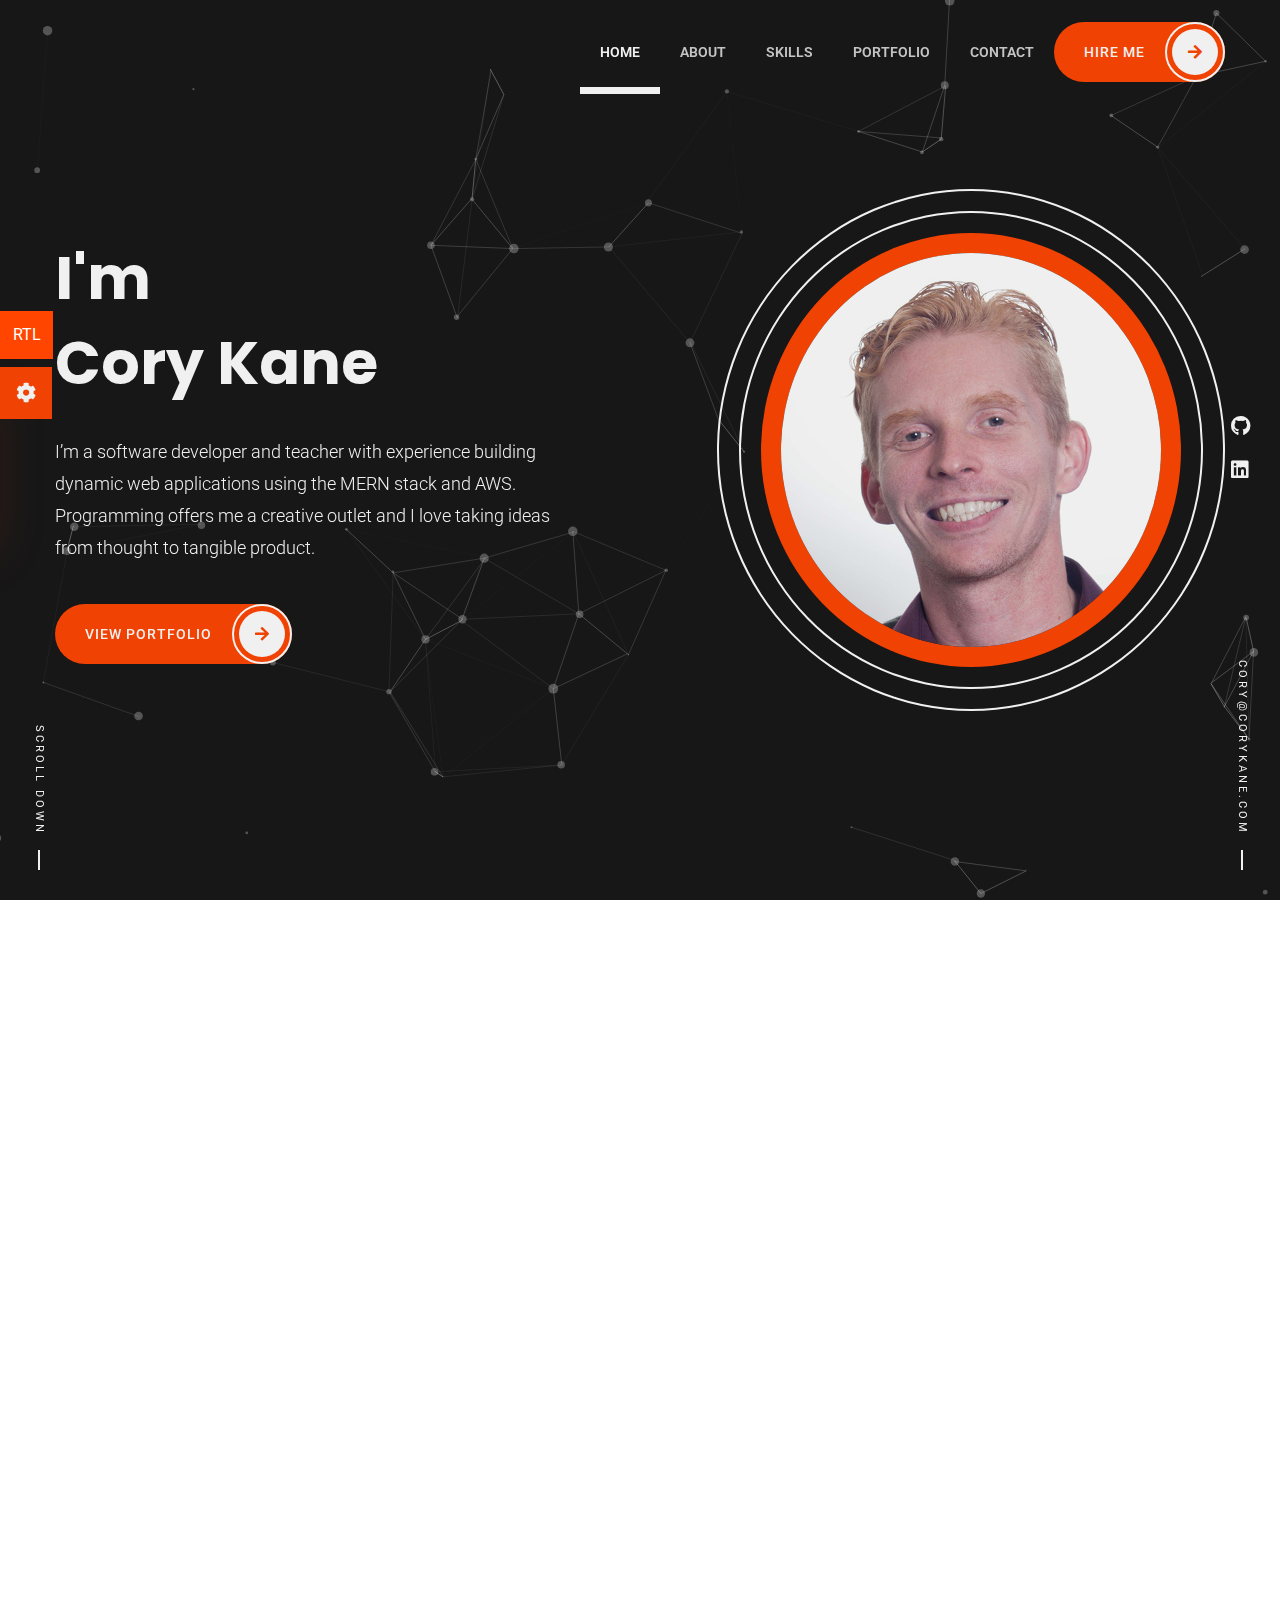
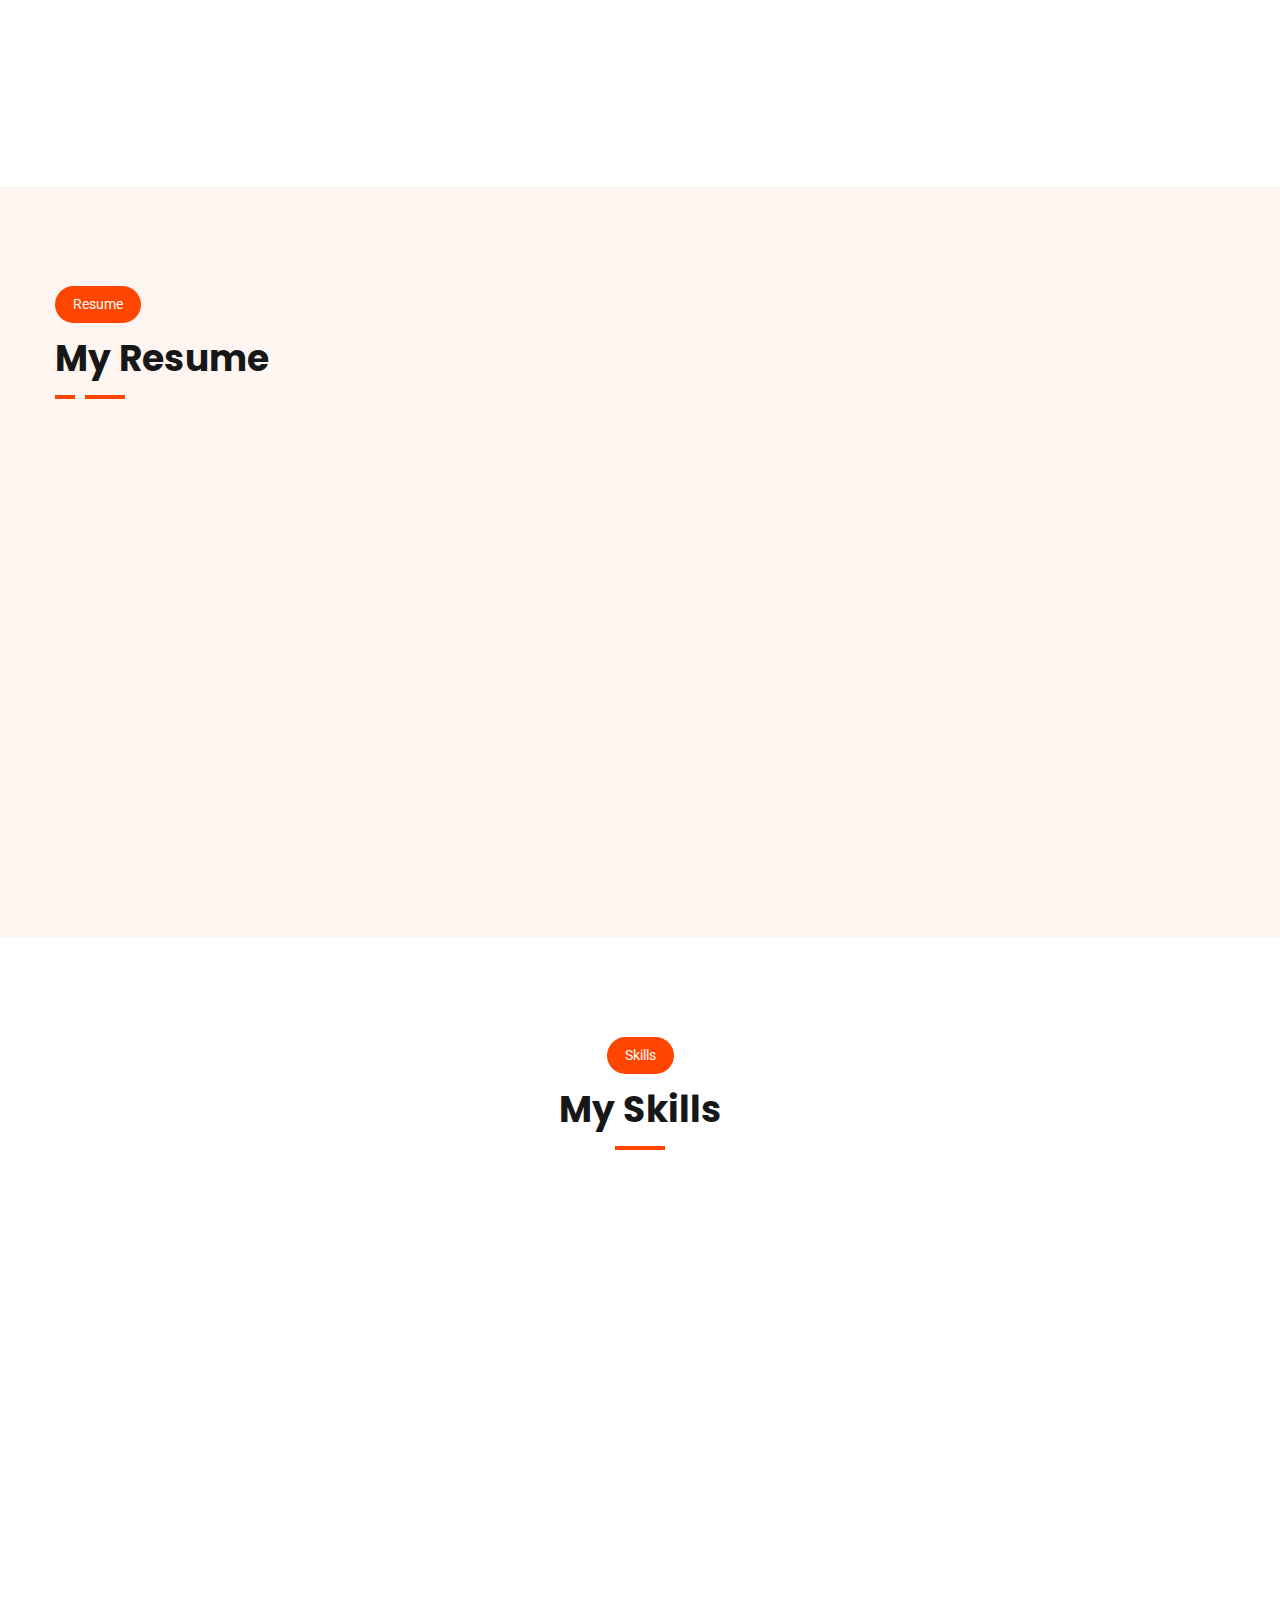
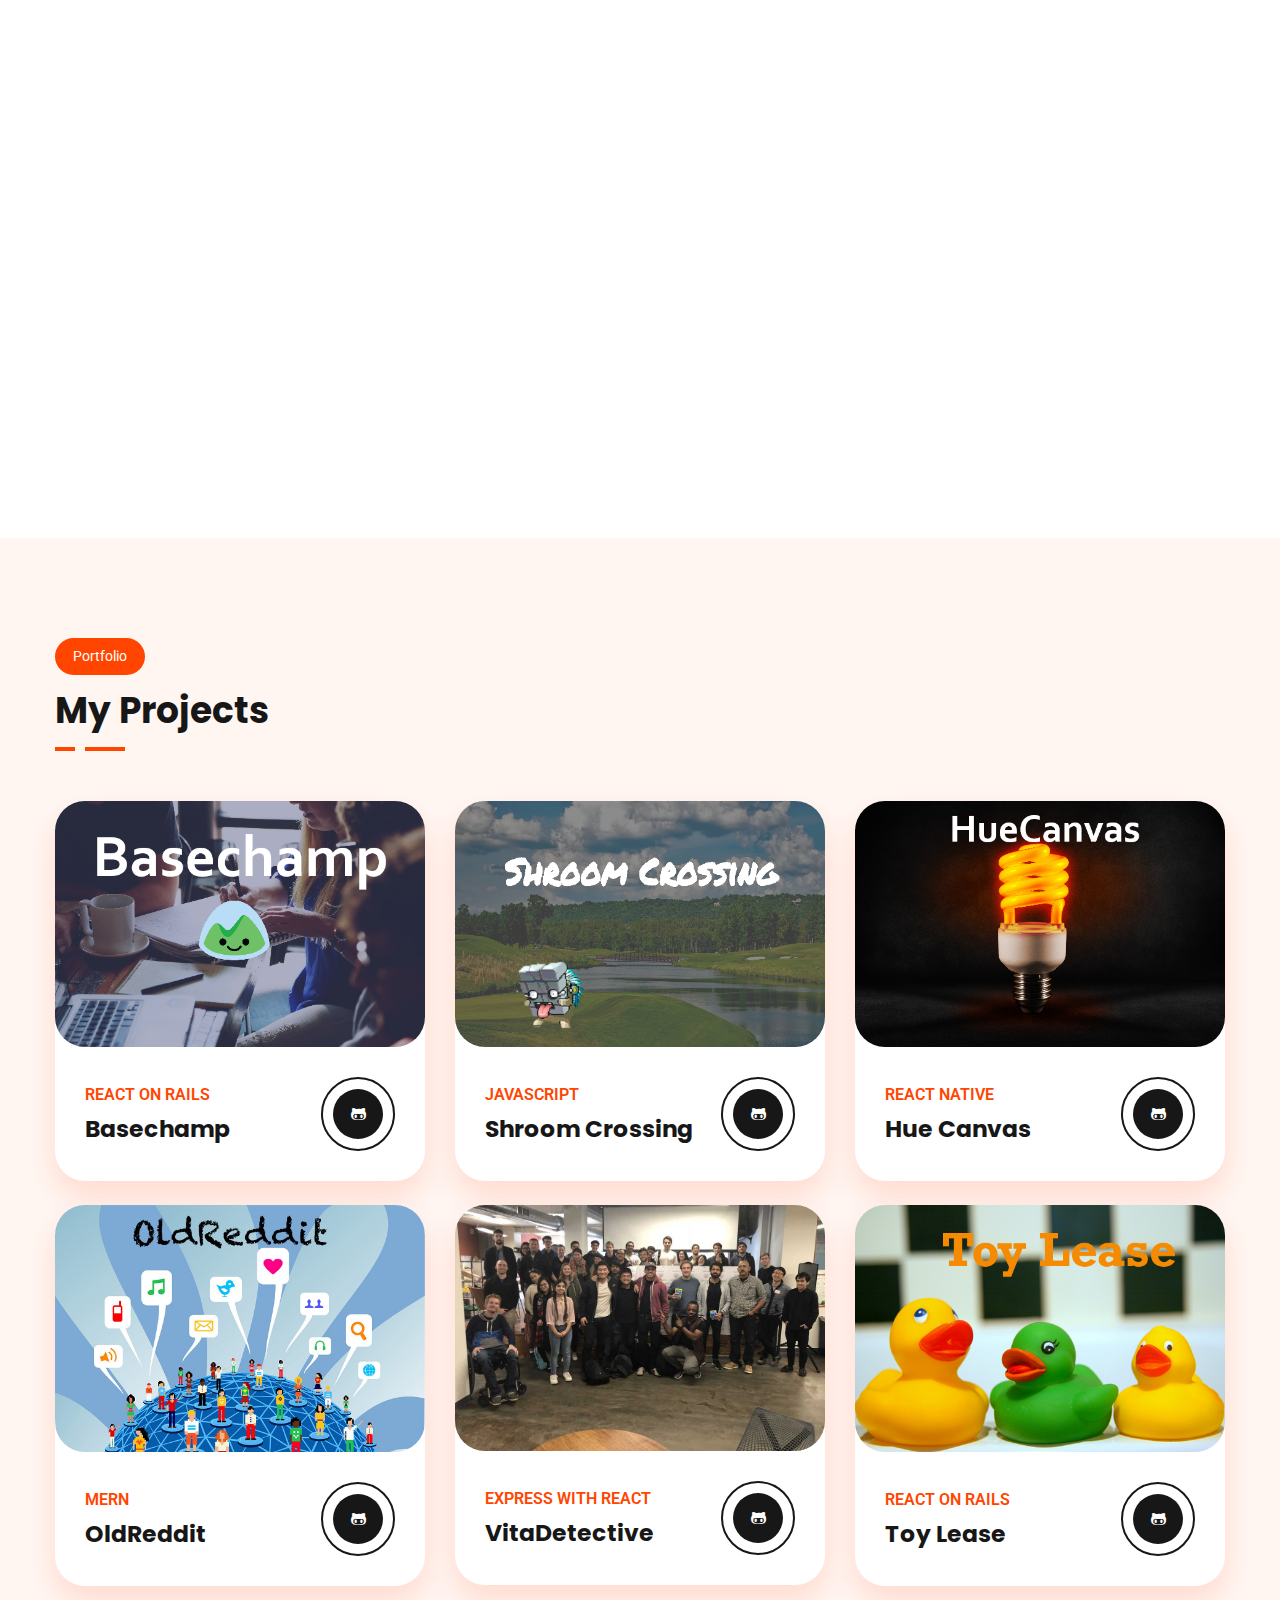
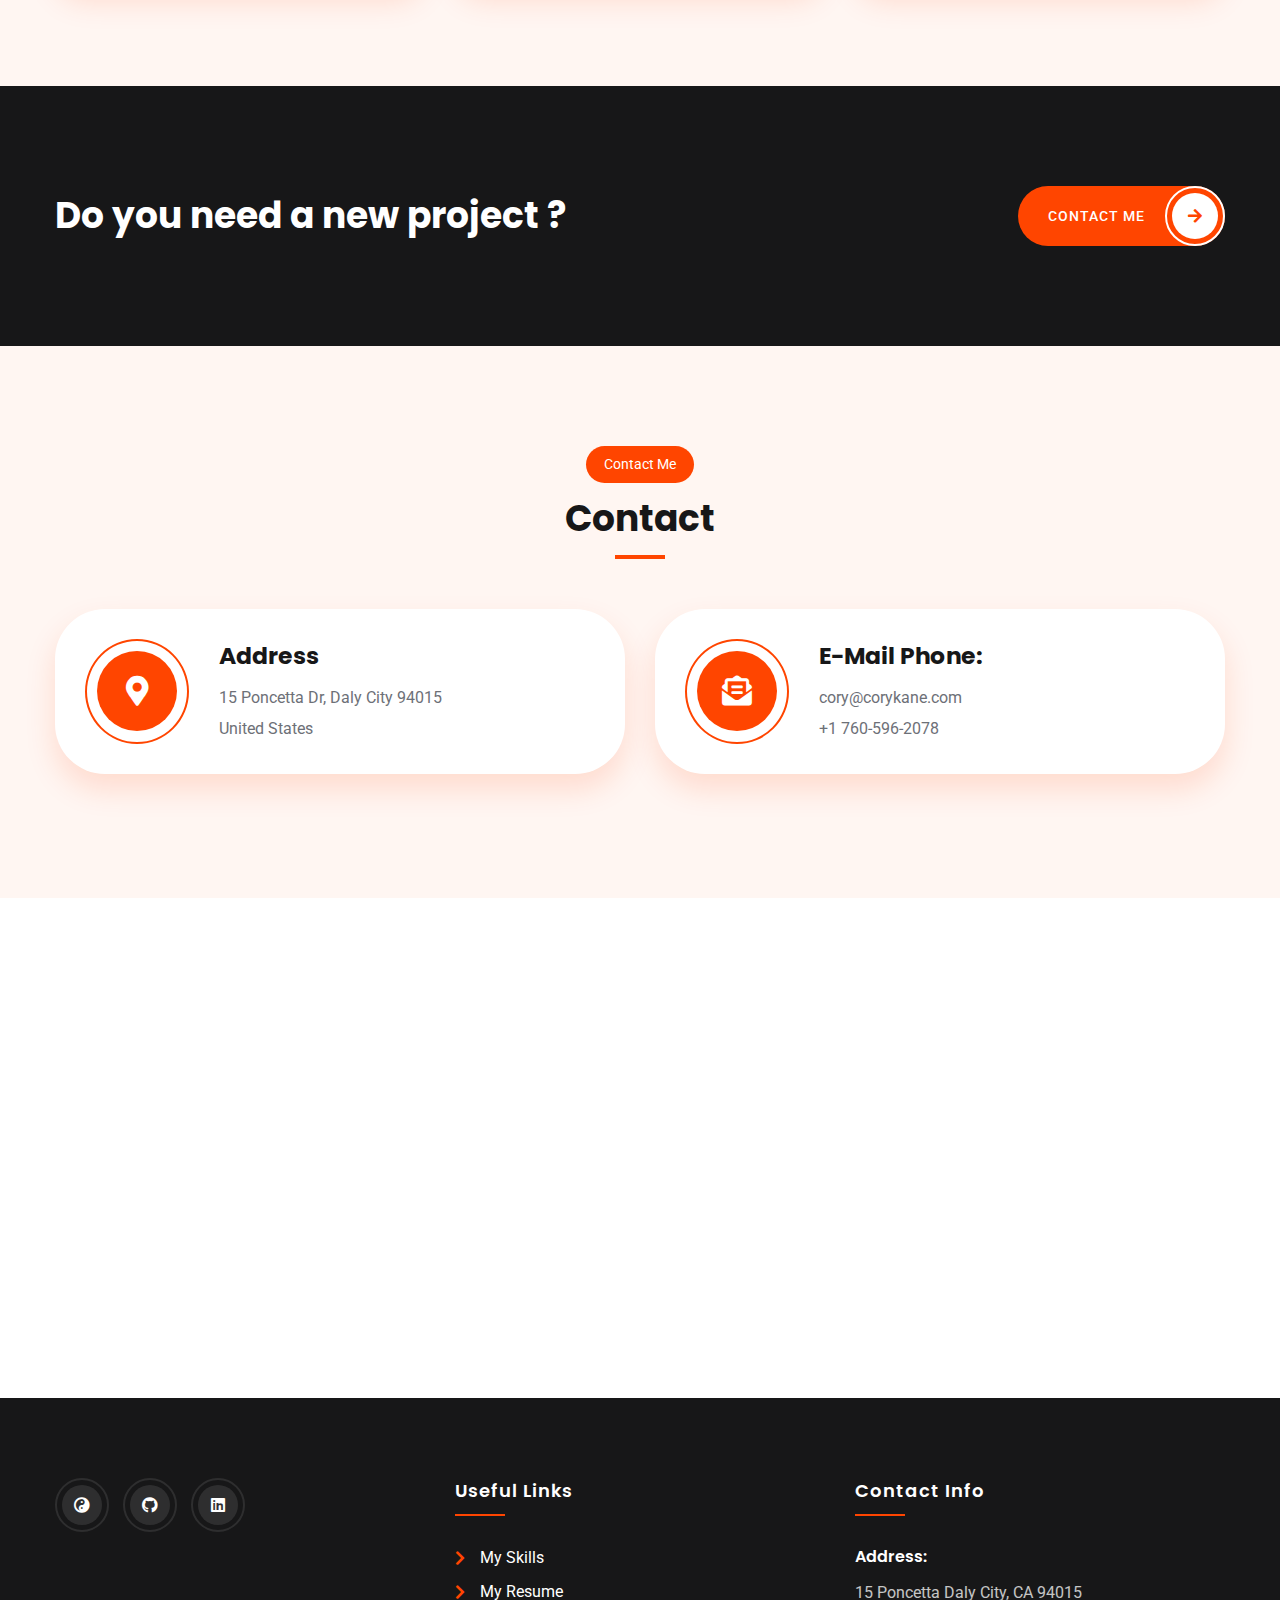
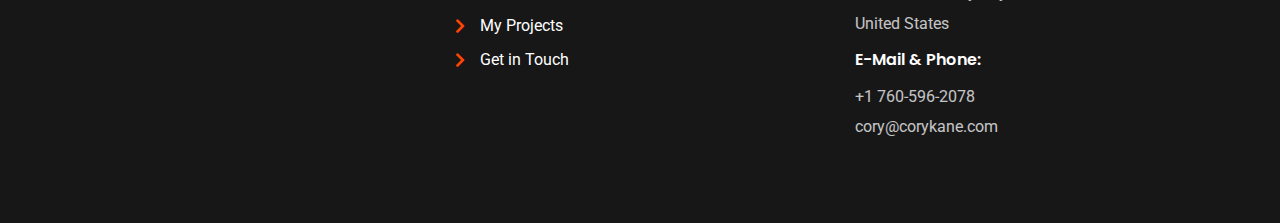
==== index.html @ 8c88e84d "initial commit" ====
<!DOCTYPE html>
<html lang="en">
	<head>
		<meta charset="UTF-8" />
		<meta name="author" content="Yucel Yilmaz" />
		<meta name="robots" content="index,follow" />
		<meta name="publisher" content="Yücel Yilmaz" />
		<meta http-equiv="X-UA-Compatible" content="IE=edge" />
		<meta name="description" content="Cory Kane - Portfolio Template" />
		<meta name="viewport" content="width=device-width, initial-scale=1.0" />
		<title>Cory Kane</title>
		<!--// Boostrap v5 //-->
		<link rel="stylesheet" href="vendor/css/bootstrap.min.css" />
		<!--// Magnific Popup //-->
		<link rel="stylesheet" href="vendor/css/magnific.popup.min.css" />
		<!--// Animate Css //-->
		<link rel="stylesheet" href="vendor/css/animate.min.css" />
		<!--// Owl Carousel //-->
		<link rel="stylesheet" href="vendor/css/owl.carousel.min.css" />
		<!--// Owl Carousel Default //-->
		<link rel="stylesheet" href="vendor/css/owl.carousel.default.min.css" />
		<!--// Font Awesome //-->
		<link rel="stylesheet" href="fonts/font_awesome/css/all.css" />
		<!--// Flat Icons //-->
		<link rel="stylesheet" href="fonts/flat_icons/flaticon.css" />
		<!--// Theme Main Css //-->
		<link rel="stylesheet" href="css/style.css" />
		<!--// Theme Color Css //-->
		<link
			rel="stylesheet"
			href="css/skins/default-color.css"
			id="theme-color-toggle"
		/>
	</head>
	<body data-spy="scroll" data-target="#fixedNavbar">
		<!--// Page Wrapper Start //-->
		<div class="page-wrapper" id="wrapper">
			<!--// Header Start //-->
			<header class="header fixed-top" id="header">
				<div id="nav-menu-wrap">
					<div class="container">
						<nav class="navbar navbar-expand-lg p-0">
							<button
								class="navbar-toggler"
								type="button"
								data-toggle="collapse"
								data-target="#fixedNavbar"
								aria-controls="fixedNavbar"
								aria-expanded="false"
								aria-label="Toggle navigation"
							>
								<span class="togler-icon-inner">
									<span class="line-1"></span>
									<span class="line-2"></span>
									<span class="line-3"></span>
								</span>
							</button>
							<div
								class="collapse navbar-collapse main-menu justify-content-end"
								id="fixedNavbar"
							>
								<ul class="navbar-nav">
									<li class="nav-item">
										<a class="nav-link menu-link" href="#" data-scroll-nav="1"
											>Home</a
										>
									</li>
									<li class="nav-item">
										<a class="nav-link menu-link" href="#" data-scroll-nav="2"
											>About</a
										>
									</li>
									<li class="nav-item">
										<a class="nav-link menu-link" href="#" data-scroll-nav="3"
											>Skills</a
										>
									</li>
									<li class="nav-item">
										<a class="nav-link menu-link" href="#" data-scroll-nav="4"
											>Portfolio</a
										>
									</li>
									<!-- <li class="nav-item dropdown">
										<a
											class="nav-link dropdown-toggle"
											href="#"
											id="blogDropdownMenu"
											role="button"
											data-toggle="dropdown"
											aria-haspopup="true"
											aria-expanded="false"
										>
											Blog
										</a>
										<div
											class="dropdown-menu"
											aria-labelledby="blogDropdownMenu"
										>
											<a class="dropdown-item" href="blog-grid.html"
												>Blog Grid</a
											>
											<a class="dropdown-item" href="blog-sidebar.html"
												>Blog Sidebar</a
											>
											<a class="dropdown-item" href="blog-single.html"
												>Blog Single</a
											>
										</div>
									</li> -->
									<li class="nav-item">
										<a class="nav-link menu-link" href="#" data-scroll-nav="7"
											>Contact</a
										>
									</li>
									<li
										class="nav-item navbar-btn-resp d-flex align-items-center"
									>
										<a href="#" data-scroll-nav="7" class="primary-btn">
											<span class="text">Hire Me</span>
											<span class="icon"
												><i class="fa fa-arrow-right"></i
											></span>
										</a>
									</li>
								</ul>
							</div>
						</nav>
					</div>
				</div>
			</header>
			<!--// Header End  //-->

			<!--// Main Area Start //-->
			<main class="main-area">
				<!--// Hero Section Start //-->
				<section
					class="hero-banner"
					id="hero-particles-effect"
					data-scroll-index="1"
				>
					<div id="heroparticles"></div>
					<div class="container">
						<div class="row align-items-center">
							<div class="col-lg-7 col-xl-6 col-md-10 wow fadeInUp">
								<div class="hero-inner">
									<h1>
										I'm <br />
										Cory Kane
									</h1>
									<h2>
										I’m a software developer and teacher with experience
										building dynamic web applications using the MERN stack and
										AWS. Programming offers me a creative outlet and I love
										taking ideas from thought to tangible product.
									</h2>
									<a href="#" data-scroll-nav="4" class="white-btn">
										<span class="text">View Portfolio</span>
										<span class="icon"><i class="fa fa-arrow-right"></i></span>
									</a>
								</div>
							</div>
							<div
								class="col-lg-5 col-xl-6 col-md-12 hero-img-resp wow fadeInUp"
								data-wow-duration="0.7s"
								data-wow-delay="0.5s"
							>
								<div class="hero-img">
									<div class="border-line-outer">
										<div class="border-line-inner">
											<img
												src="img/bg/ck-hero.jpg"
												title="HovyLee phone image"
												alt="HovyLee phone image"
												class="img-fluid"
											/>
										</div>
									</div>
								</div>
							</div>
						</div>
					</div>
					<ul class="hero-social-list">
						<li>
							<a href="https://github.com/ckane30691" target="_blank" rel="noopener noreferrer"><i class="fab fa-github"></i></a>
						</li>
						<li>
							<a href="https://www.linkedin.com/in/cory-kane/" target="_blank" rel="noopener noreferrer"><i class="fab fa-linkedin"></i></a>
						</li>
						<!-- <li>
							<a href="javascript:void(0)"><i class="fab fa-twitter"></i></a>
						</li>
						<li>
							<a href="javascript:void(0)"><i class="fab fa-instagram"></i></a>
						</li> -->
					</ul>
					<a href="mailto:filaous@example.com" class="hero-email-link"
						>cory@corykane.com</a
					>
					<a href="#" data-scroll-nav="2" class="scroll-down-btn"
						>Scroll Down</a
					>
				</section>
				<!--// Hero Section End //-->

				<!--// About Section Start //-->
				<section class="section" id="about" data-scroll-index="2">
					<div class="container">
						<div class="row">
							<div class="col-lg-6">
								<div
									class="about-img wow fadeInUp"
									data-wow-duration="0.5s"
									data-wow-delay="0.2s"
								>
									<img
										src="img/bg/hackathon-small.jpg"
										alt="About image"
										title="About image"
										class="img-fluid"
									/>
									<!-- <a
										class="about-video-btn"
										href="https://www.youtube.com/watch?v=YqQx75OPRa0"
										><i class="fa fa-play"></i
									></a> -->
									<!-- <div class="video-border-line"></div> -->
								</div>
							</div>
							<div class="col-lg-6">
								<div
									class="about-inner wow fadeInUp"
									data-wow-duration="0.5s"
									data-wow-delay="0.1s"
								>
									<h6>About Me</h6>
									<h2>Software Engineer and Teacher</h2>
									<p>
                                        My journey into tech began a few years ago when I was working as a bookkeeper. At that job, there were a number of repetitive 
                                        tasks that caused bottlenecks and could be automated. After some research I ended up writing some Python scripts to automate 
                                        away all the data entry pain points of that role and I've been hooked ever since.  Now I work as a Developer & Instructor for App Academy
                                        writing internal tools with technologies like MongoDB, Node, Express, React, & Redux as well as teaching students how to build fullstack apps!
									</p>
									<div class="row">
										<div class="col-md-6 col-sm-6">
											<ul class="mb-resp-15">
												<li>
													<div class="text">
														<h5>Name :</h5>
														<p>Cory Kane</p>
													</div>
												</li>
												<li>
													<div class="text">
														<h5>Country :</h5>
														<p>United States</p>
													</div>
												</li>
												<!-- <li>
													<div class="text">
														<h5>Freelance :</h5>
														<p>Available</p>
													</div>
												</li> -->
											</ul>
										</div>
										<div class="col-md-6 col-sm-6">
											<ul>
												<!-- <li>
													<div class="text">
														<h5>University :</h5>
														<p>Pratt Institute</p>
													</div>
												</li> -->
												<li>
													<div class="text">
														<h5>Languages :</h5>
														<p>JavaScript, TypeScript, Ruby, SQL</p>
													</div>
												</li>
												<li>
													<div class="text">
														<h5>Address :</h5>
														<p>San Francisco, CA 94015 United States</p>
													</div>
												</li>
											</ul>
										</div>
									</div>
									<a href="./img/portfolio/CoryKaneResume2021.pdf" class="primary-btn" download target="_blank" rel="noopener noreferrer">
										<span class="text">Download Resume</span>
										<span class="icon"><i class="fa fa-download"></i></span>
									</a>
								</div>
							</div>
						</div>
					</div>
				</section>
				<!--// About Section End //-->

				<!--// Resume Section Start //-->
				<section class="section pb-minus-76 bg-primary-light" id="myresume">
					<div class="container">
						<div class="row">
							<div class="col-lg-6">
								<div class="section-heading-left">
									<span>Resume</span>
									<h2>My Resume</h2>
								</div>
							</div>
						</div>
						<div class="row">
							<div
								class="col-lg-6 wow fadeInDown"
								data-wow-duration="0.5s"
								data-wow-delay="0.1s"
							>
								<div class="resume-item">
									<div class="body">
										<div class="icon-outer-line">
											<div class="icon-inner-line">
												<span class="fas fa-laptop-code"></span>
											</div>
										</div>
										<div class="text">
											<h6>App Academy</h6>
											<h5>Software Engineer/Technical Instructor</h5>
											<span>2017-Present</span>
										</div>
									</div>
								</div>
							</div>
							<div
								class="col-lg-6 wow fadeInDown"
								data-wow-duration="0.5s"
								data-wow-delay="0.2s"
							>
								<div class="resume-item">
									<div class="body">
										<div class="icon-outer-line">
											<div class="icon-inner-line">
												<span class="fas fa-book"></span>
											</div>
										</div>
										<div class="text">
											<h6>S&G Global Holdings</h6>
											<h5>Bookkeeper</h5>
											<span>2014-2017</span>
										</div>
									</div>
								</div>
							</div>
							<div
								class="col-lg-6 wow fadeInDown"
								data-wow-duration="0.5s"
								data-wow-delay="0.3s"
							>
								<div class="resume-item">
									<div class="body">
										<div class="icon-outer-line">
											<div class="icon-inner-line">
												<span class="fas fa-building"></span>
											</div>
										</div>
										<div class="text">
											<h6>Taylor Agency</h6>
											<h5>Office Manager</h5>
											<span>2013-2014</span>
										</div>
									</div>
								</div>
							</div>
							<div
								class="col-lg-6 wow fadeInDown"
								data-wow-duration="0.5s"
								data-wow-delay="0.4s"
							>
								<div class="resume-item">
									<div class="body">
										<div class="icon-outer-line">
											<div class="icon-inner-line">
												<span class="fas fa-house-damage"></span>
											</div>
										</div>
										<div class="text">
											<h6>National Agents Alliance</h6>
											<h5>Life Insurance Agent</h5>
											<span>2010-2013</span>
										</div>
									</div>
								</div>
							</div>
							<!-- <div
								class="col-lg-6 wow fadeInDown"
								data-wow-duration="0.5s"
								data-wow-delay="0.5s"
							>
								<div class="resume-item">
									<div class="body">
										<div class="icon-outer-line">
											<div class="icon-inner-line">
												<span class="fab fa-amazon"></span>
											</div>
										</div>
										<div class="text">
											<h6>Amazon</h6>
											<h5>Sales Manager</h5>
											<span>2012-2014</span>
										</div>
									</div>
								</div>
							</div>
							<div
								class="col-lg-6 wow fadeInDown"
								data-wow-duration="0.5s"
								data-wow-delay="0.6s"
							>
								<div class="resume-item">
									<div class="body">
										<div class="icon-outer-line">
											<div class="icon-inner-line">
												<span class="fab fa-behance"></span>
											</div>
										</div>
										<div class="text">
											<h6>Behance</h6>
											<h5>Graphic Designer</h5>
											<span>2012-2014</span>
										</div>
									</div>
								</div>
							</div>
						</div> -->
					</div>
				</section>
				<!--// Resume Section End //-->

				<!--// Services Section Start //-->
				<section class="section pb-minus-70" data-scroll-index="3">
					<div class="container">
						<div class="row justify-content-center">
							<div class="col-lg-6">
								<div class="section-heading">
									<span>Skills</span>
									<h2>My Skills</h2>
								</div>
							</div>
						</div>
						<div class="row">
							<div
								class="col-lg-3 col-md-6 wow fadeInLeft"
								data-wow-duration="0.5s"
								data-wow-delay="0.1s"
							>
								<div class="services-item">
									<!-- <img
										src="img/services/services-bg-img-1.jpg"
										alt="Services image"
										class="services-bg-img"
									/> -->
									<div class="body">
										<h4>01</h4>
										<h5>React</h5>
										<!-- <p>
											It is a long established fact that a reader will be
											distracted by the readable content of a page when looking
											at its layout.
										</p> -->
										<!-- <a href="services-detail.html"
											>Read More <i class="fa fa-arrow-right"></i
										></a> -->
									</div>
									<div class="icon">
										<span class="fab fa-react"></span>
									</div>
									<div class="icon-border"></div>
								</div>
							</div>
							<div
								class="col-lg-3 col-md-6 wow fadeInUp"
								data-wow-duration="0.5s"
								data-wow-delay="0.2s"
							>
								<div class="services-item">
									<!-- <img
										src="img/services/services-bg-img-2.jpg"
										alt="Services image"
										class="services-bg-img"
									/> -->
									<div class="body">
										<h4>02</h4>
										<h5>Redux</h5>
										<!-- <p>
											It is a long established fact that a reader will be
											distracted by the readable content of a page when looking
											at its layout.
										</p> -->
										<!-- <a href="services-detail.html"
											>Read More <i class="fa fa-arrow-right"></i
										></a> -->
									</div>
									<div class="icon">
										<span class="fas fa-atom"></span>
									</div>
									<div class="icon-border"></div>
								</div>
							</div>
							<div
								class="col-lg-3 col-md-6 wow fadeInRight"
								data-wow-duration="0.5s"
								data-wow-delay="0.1s"
							>
								<div class="services-item">
									<!-- <img
										src="img/services/services-bg-img-3.jpg"
										alt="Services image"
										class="services-bg-img"
									/> -->
									<div class="body">
										<h4>03</h4>
										<h5>JavaScript</h5>
										<!-- <p>
											It is a long established fact that a reader will be
											distracted by the readable content of a page when looking
											at its layout.
										</p> -->
										<!-- <a href="services-detail.html"
											>Read More <i class="fa fa-arrow-right"></i
										></a> -->
									</div>
									<div class="icon">
										<span class="fab fa-js"></span>
									</div>
									<div class="icon-border"></div>
								</div>
							</div>
							<div
								class="col-lg-3 col-md-6 wow fadeInLeft"
								data-wow-duration="0.5s"
								data-wow-delay="0.1s"
							>
								<div class="services-item">
									<!-- <img
										src="img/services/services-bg-img-4.jpg"
										alt="Services image"
										class="services-bg-img"
									/> -->
									<div class="body">
										<h4>04</h4>
										<h5>Express</h5>
										<!-- <p>
											It is a long established fact that a reader will be
											distracted by the readable content of a page when looking
											at its layout.
										</p> -->
										<!-- <a href="services-detail.html"
											>Read More <i class="fa fa-arrow-right"></i
										></a> -->
									</div>
									<div class="icon">
										<span class="fab fa-node-js"></span>
									</div>
									<div class="icon-border"></div>
								</div>
							</div>
							<div
								class="col-lg-3 col-md-6 wow fadeInUp"
								data-wow-duration="0.5s"
								data-wow-delay="0.2s"
							>
								<div class="services-item">
									<!-- <img
										src="img/services/services-bg-img-5.jpg"
										alt="Services image"
										class="services-bg-img"
									/> -->
									<div class="body">
										<h4>05</h4>
										<h5>MongoDB</h5>
										<!-- <p>
											It is a long established fact that a reader will be
											distracted by the readable content of a page when looking
											at its layout.
										</p> -->
										<!-- <a href="services-detail.html"
											>Read More <i class="fa fa-arrow-right"></i
										></a> -->
									</div>
									<div class="icon">
										<span class="fas fa-leaf"></span>
									</div>
									<div class="icon-border"></div>
								</div>
							</div>
							<div
								class="col-lg-3 col-md-6 wow fadeInRight"
								data-wow-duration="0.5s"
								data-wow-delay="0.1s"
							>
								<div class="services-item">
									<!-- <img
										src="img/services/services-bg-img-6.jpg"
										alt="Services image"
										class="services-bg-img"
									/> -->
									<div class="body">
										<h4>06</h4>
										<h5>TypeScript</h5>
										<!-- <p>
											It is a long established fact that a reader will be
											distracted by the readable content of a page when looking
											at its layout.
										</p> -->
										<!-- <a href="services-detail.html"
											>Read More <i class="fa fa-arrow-right"></i
										></a> -->
									</div>
									<div class="icon">
										<span class="fas fa-i-cursor"></span>
									</div>
									<div class="icon-border"></div>
								</div>
							</div>
							<div
								class="col-lg-3 col-md-6 wow fadeInRight"
								data-wow-duration="0.5s"
								data-wow-delay="0.1s"
							>
								<div class="services-item">
									<!-- <img
										src="img/services/services-bg-img-6.jpg"
										alt="Services image"
										class="services-bg-img"
									/> -->
									<div class="body">
										<h4>07</h4>
										<h5>PostgresQL</h5>
										<!-- <p>
											It is a long established fact that a reader will be
											distracted by the readable content of a page when looking
											at its layout.
										</p> -->
										<!-- <a href="services-detail.html"
											>Read More <i class="fa fa-arrow-right"></i
										></a> -->
									</div>
									<div class="icon">
										<span class="fas fa-database"></span>
									</div>
									<div class="icon-border"></div>
								</div>
							</div>
							<div
								class="col-lg-3 col-md-6 wow fadeInRight"
								data-wow-duration="0.5s"
								data-wow-delay="0.1s"
							>
								<div class="services-item">
									<!-- <img
										src="img/services/services-bg-img-6.jpg"
										alt="Services image"
										class="services-bg-img"
									/> -->
									<div class="body">
										<h4>08</h4>
										<h5>AWS</h5>
										<!-- <p>
											It is a long established fact that a reader will be
											distracted by the readable content of a page when looking
											at its layout.
										</p> -->
										<!-- <a href="services-detail.html"
											>Read More <i class="fa fa-arrow-right"></i
										></a> -->
									</div>
									<div class="icon">
										<span class="fab fa-aws"></span>
									</div>
									<div class="icon-border"></div>
								</div>
							</div>
							<div
								class="col-lg-3 col-md-6 wow fadeInRight"
								data-wow-duration="0.5s"
								data-wow-delay="0.1s"
							>
								<div class="services-item">
									<!-- <img
										src="img/services/services-bg-img-6.jpg"
										alt="Services image"
										class="services-bg-img"
									/> -->
									<div class="body">
										<h4>09</h4>
										<h5>Ruby on Rails</h5>
										<!-- <p>
											It is a long established fact that a reader will be
											distracted by the readable content of a page when looking
											at its layout.
										</p> -->
										<!-- <a href="services-detail.html"
											>Read More <i class="fa fa-arrow-right"></i
										></a> -->
									</div>
									<div class="icon">
										<span class="far fa-gem"></span>
									</div>
									<div class="icon-border"></div>
								</div>
							</div>
							<div
								class="col-lg-3 col-md-6 wow fadeInRight"
								data-wow-duration="0.5s"
								data-wow-delay="0.1s"
							>
								<div class="services-item">
									<!-- <img
										src="img/services/services-bg-img-6.jpg"
										alt="Services image"
										class="services-bg-img"
									/> -->
									<div class="body">
										<h4>10</h4>
										<h5>HTML5</h5>
										<!-- <p>
											It is a long established fact that a reader will be
											distracted by the readable content of a page when looking
											at its layout.
										</p> -->
										<!-- <a href="services-detail.html"
											>Read More <i class="fa fa-arrow-right"></i
										></a> -->
									</div>
									<div class="icon">
										<span class="fab fa-html5"></span>
									</div>
									<div class="icon-border"></div>
								</div>
							</div>
							<div
								class="col-lg-3 col-md-6 wow fadeInRight"
								data-wow-duration="0.5s"
								data-wow-delay="0.1s"
							>
								<div class="services-item">
									<!-- <img
										src="img/services/services-bg-img-6.jpg"
										alt="Services image"
										class="services-bg-img"
									/> -->
									<div class="body">
										<h4>11</h4>
										<h5>CSS3</h5>
										<!-- <p>
											It is a long established fact that a reader will be
											distracted by the readable content of a page when looking
											at its layout.
										</p> -->
										<!-- <a href="services-detail.html"
											>Read More <i class="fa fa-arrow-right"></i
										></a> -->
									</div>
									<div class="icon">
										<span class="fab fa-css3-alt"></span>
									</div>
									<div class="icon-border"></div>
								</div>
							</div>
							<div
								class="col-lg-3 col-md-6 wow fadeInRight"
								data-wow-duration="0.5s"
								data-wow-delay="0.1s"
							>
								<div class="services-item">
									<!-- <img
										src="img/services/services-bg-img-6.jpg"
										alt="Services image"
										class="services-bg-img"
									/> -->
									<div class="body">
										<h4>12</h4>
										<h5>Git</h5>
										<!-- <p>
											It is a long established fact that a reader will be
											distracted by the readable content of a page when looking
											at its layout.
										</p> -->
										<!-- <a href="services-detail.html"
											>Read More <i class="fa fa-arrow-right"></i
										></a> -->
									</div>
									<div class="icon">
										<span class="fas fa-code-branch"></span>
									</div>
									<div class="icon-border"></div>
								</div>
							</div>
						</div>
					</div>
				</section>
				<!--// Services Section End //-->

				<!--// Counter Section Start //-->
				<!-- <section class="section pb-minus-70" id="counters">
					<div class="container">
						<div class="row justify-content-center">
							<div class="col-lg-6">
								<div class="section-heading light">
									<h2>More than 10,000 customers trusted me</h2>
								</div>
							</div>
						</div>
						<div class="row">
							<div
								class="col-md-4 wow fadeInUp"
								data-wow-duration="0.7s"
								data-wow-delay="0.1s"
							>
								<div class="counter-item">
									<h3 class="counter">5,700</h3>
									<p>Happy Customer</p>
								</div>
							</div>
							<div
								class="col-md-4 wow fadeInUp"
								data-wow-duration="0.7s"
								data-wow-delay="0.3s"
							>
								<div class="counter-item">
									<h3 class="counter">500</h3>
									<p>Project Complete</p>
								</div>
							</div>
							<div
								class="col-md-4 wow fadeInUp"
								data-wow-duration="0.7s"
								data-wow-delay="0.1s"
							>
								<div class="counter-item">
									<h3 class="counter">1,250</h3>
									<p>Cups Of Coffee</p>
								</div>
							</div>
						</div>
					</div>
				</section> -->
				<!--// Counter Section End //-->

				<!--// How I Work Section Start //-->
				<!-- <section class="section bg-dark-blue pb-30">
					<div class="container">
						<div class="row justify-content-center">
							<div class="col-lg-6">
								<div class="section-heading">
									<span>How I Work</span>
									<h2>I prepare your projects in 3 stages</h2>
								</div>
							</div>
						</div>
						<div class="row">
							<div
								class="col-md-4 wow fadeInUp"
								data-wow-duration="0.7s"
								data-wow-delay="0.2s"
							>
								<div class="how-i-work-item">
									<img
										src="img/bg/arrow-img.png"
										alt="Arrrow image"
										class="arrow-dashed-img"
									/>
									<div class="number">
										<span>01</span>
									</div>
									<div class="number-border"></div>
									<div class="img">
										<img
											src="img/bg/how-i-work-img-1.png"
											class="img-fluid"
											alt="How i work"
										/>
									</div>
									<div class="text">
										<h5>Thinking</h5>
									</div>
								</div>
							</div>
							<div
								class="col-md-4 wow fadeInUp"
								data-wow-duration="0.7s"
								data-wow-delay="0.4s"
							>
								<div class="how-i-work-item">
									<img
										src="img/bg/arrow-img.png"
										alt="Arrrow image"
										class="arrow-dashed-img"
									/>
									<div class="number">
										<span>02</span>
									</div>
									<div class="number-border"></div>
									<div class="img">
										<img
											src="img/bg/how-i-work-img-2.png"
											class="img-fluid"
											alt="How i work"
										/>
									</div>
									<div class="text">
										<h5>Research</h5>
									</div>
								</div>
							</div>
							<div
								class="col-md-4 wow fadeInUp"
								data-wow-duration="0.7s"
								data-wow-delay="0.6s"
							>
								<div class="how-i-work-item">
									<div class="number">
										<span>03</span>
									</div>
									<div class="number-border"></div>
									<div class="img">
										<img
											src="img/bg/how-i-work-img-3.png"
											class="img-fluid"
											alt="How i work"
										/>
									</div>
									<div class="text">
										<h5>Design</h5>
									</div>
								</div>
							</div>
						</div>
					</div>
				</section> -->
				<!--// How I Work Section End //-->

				<!--// Skills Section Start //-->
				<!-- <section class="section">
					<div class="container">
						<div class="row">
							<div
								class="col-lg-6 wow fadeInDown"
								data-wow-duration="0.7s"
								data-wow-delay="0.3s"
							>
								<div class="skills-img">
									<img
										src="img/bg/skills-img.jpg"
										alt="About image"
										title="About image"
										class="img-fluid"
									/>
									<span class="icon-check"><i class="fa fa-check"></i></span>
									<div class="icon-border-line"></div>
								</div>
							</div>
							<div
								class="col-lg-6 wow fadeInUp"
								data-wow-duration="0.7s"
								data-wow-delay="0.3s"
							>
								<div class="skills-inner">
									<h6>Skills</h6>
									<h2>I specialize in frameworks UI for years</h2>
									<p>
										A front end library is being released every day and it is
										requested to master these technologies.I also follow the
										market every day and follow the updates of new frontend
										frameworks and programming frameworks. It is easier for me
										to keep up with new technologies in projects
									</p>
									<div class="row">
										<div class="col-md-6 col-sm-6">
											<ul class="mb-resp-15">
												<li>Full Responsive Design</li>
												<li>Modern Browser Compatible</li>
											</ul>
										</div>
										<div class="col-md-6 col-sm-6">
											<ul>
												<li>Clean & Quality Code</li>
												<li>7/24 Customer Support</li>
											</ul>
										</div>
									</div>
									<div class="row">
										<div class="col-md-6 col-sm-6 skills-item-resp">
											<div class="skills-item">
												<div class="skills-item-text">
													<h5>Design</h5>
												</div>
												<div class="body">
													<h2 class="counter">80</h2>
													<div class="skills-progress-bar">
														<div
															class="skills-progress-value slideInLeft wow"
															data-percent="80"
														></div>
													</div>
												</div>
											</div>
										</div>
										<div class="col-sm-6 col-md-6 skills-item-resp">
											<div class="skills-item">
												<div class="skills-item-text">
													<h5>Coding</h5>
												</div>
												<div class="body">
													<h2 class="counter">90</h2>
													<div class="skills-progress-bar">
														<div
															class="skills-progress-value slideInLeft wow"
															data-percent="90"
														></div>
													</div>
												</div>
											</div>
										</div>
									</div>
								</div>
							</div>
						</div>
					</div>
				</section> -->
				<!--// Skills Section End //-->

				<!--// My Works Start //-->
				<section
					class="section pb-0 bg-primary-light"
					id="porfolio"
					data-scroll-index="4"
				>
					<div class="container">
						<div class="row">
							<div class="col-md-6">
								<div class="section-heading-left">
									<span>Portfolio</span>
									<h2>My Projects</h2>
								</div>
							</div>
							<!-- <div class="col-md-6">
								<div class="portfolio-filter">
									<a href="#" data-portfolio-filter="*" class="current">All</a>
									<a href="#" data-portfolio-filter=".mockup">Mockup</a>
									<a href="#" data-portfolio-filter=".ui">UI/UX</a>
								</div>
							</div> -->
						</div>
						<div class="row portfolio-grid" id="portfolio-masonry-wrap">
							<div class="col-md-6 col-lg-4 portfolio-item mockup">
								<div class="portfolio-item-inner">
									<div class="portfolio-item-img">
										<img
											src="img/portfolio/basechamp.png"
											alt="Portfolio image"
											class="img-fluid"
										/>
										<a
											href="https://basechamp.herokuapp.com/#/"
                                            class="portfolio-zoom-link"
                                            target="_blank"
                                            rel="noopener noreferrer"
                                            >
											<i class="fas fa-external-link-alt"></i>
										</a>
									</div>
									<div class="body">
										<div class="portfolio-details">
											<span>React on Rails</span>
											<h5>Basechamp</h5>
										</div>
										<a href="https://github.com/ckane30691/Basechamp" class="portfolio-link" target="_blank"
                                            rel="noopener noreferrer">
											<i class="fab fa-github-alt"></i>
										</a>
									</div>
								</div>
							</div>
							<div class="col-md-6 col-lg-4 portfolio-item mockup">
								<div class="portfolio-item-inner">
									<div class="portfolio-item-img">
										<img
											src="img/portfolio/ShroomCrossing.png"
											alt="Portfolio image"
											class="img-fluid"
										/>
                                        <a href="http://ckane30691.github.io/Shroom-Crossing/" class="portfolio-zoom-link" target="_blank"
                                            rel="noopener noreferrer">
                                            <i class="fas fa-external-link-alt"></i>
										</a>
									</div>
									<div class="body">
										<div class="portfolio-details">
											<span>JavaScript</span>
											<h5>Shroom Crossing</h5>
										</div>
										<a href="https://github.com/roblim/huecanvas" class="portfolio-link" target="_blank" rel="noopener noreferrer">
                                            <i class="fab fa-github-alt"></i>
										</a>
									</div>
								</div>
							</div>
							<div class="col-md-6 col-lg-4 portfolio-item mockup">
								<div class="portfolio-item-inner">
									<div class="portfolio-item-img">
										<img
											src="img/portfolio/HueCanvas.png"
											alt="Portfolio image"
											class="img-fluid"
										/>
										<a
											href="http://huecanvas.io/"
                                            class="portfolio-zoom-link"
                                            target="_blank"
                                            rel="noopener noreferrer"
										>
                                            <i class="fas fa-external-link-alt"></i>
										</a>
									</div>
									<div class="body">
										<div class="portfolio-details">
											<span>React Native</span>
											<h5>Hue Canvas</h5>
										</div>
										<a href="portfolio-single.html" class="portfolio-link">
                                            <i class="fab fa-github-alt"></i>
										</a>
									</div>
								</div>
							</div>
							<div class="col-md-6 col-lg-4 portfolio-item mockup">
								<div class="portfolio-item-inner">
									<div class="portfolio-item-img">
										<img
											src="img/portfolio/oldReddit.jpg"
											alt="Portfolio image"
											class="img-fluid"
										/>
										<a
											href="https://github.com/ckane30691/oldReddit"
                                            class="portfolio-zoom-link"
                                            target="_blank"
                                            rel="noopener noreferrer"
										>
                                            <i class="fab fa-github-alt"></i>
										</a>
									</div>
									<div class="body">
										<div class="portfolio-details">
											<span>MERN</span>
											<h5>OldReddit</h5>
										</div>
										<a href="https://github.com/ckane30691/oldReddit" class="portfolio-link" target="_blank" rel="noopener noreferrer">
                                            <i class="fab fa-github-alt"></i>
										</a>
									</div>
								</div>
							</div>
							<div class="col-md-6 col-lg-4 portfolio-item ui">
								<div class="portfolio-item-inner">
									<div class="portfolio-item-img">
										<img
											src="img/portfolio/hackathon-vita-detective-scaled.jpg"
											alt="Portfolio image"
											class="img-fluid"
										/>
										<a
											href="https://github.com/Adrianjewell91/vitaDETECTIVE"
                                            class="portfolio-zoom-link"
                                            target="_blank"
                                            rel="noopener noreferrer"
										>
                                            <i class="fab fa-github-alt"></i>
										</a>
									</div>
									<div class="body">
										<div class="portfolio-details">
											<span>Express with React</span>
											<h5>VitaDetective</h5>
										</div>
										<a href="https://github.com/Adrianjewell91/vitaDETECTIVE" class="portfolio-link" target="_blank" rel="noopener noreferrer">
                                            <i class="fab fa-github-alt"></i>
										</a>
									</div>
								</div>
							</div>
							<div class="col-md-6 col-lg-4 portfolio-item mockup">
								<div class="portfolio-item-inner">
									<div class="portfolio-item-img">
										<img
											src="img/portfolio/toyLease.jpg"
											alt="Portfolio image"
											class="img-fluid"
										/>
										<a
											href="https://toylease.herokuapp.com/#/"
                                            class="portfolio-zoom-link"
                                            target="_blank"
                                            rel="noopener noreferrer"
										>
                                            <i class="fas fa-external-link-alt"></i>
										</a>
									</div>
									<div class="body">
										<div class="portfolio-details">
											<span>React on Rails</span>
											<h5>Toy Lease</h5>
										</div>
										<a href="https://github.com/ckane30691/ToyLease" class="portfolio-link" target="_blank" rel="noopener noreferrer">
                                            <i class="fab fa-github-alt"></i>
										</a>
									</div>
								</div>
							</div>
						</div>
					</div>
					<div class="call-to-action">
						<div class="container">
							<div class="row align-items-center">
								<div class="col-md-6">
									<div class="call-to-action-inner">
										<h2>Do you need a new project ?</h2>
									</div>
								</div>
								<div class="col-md-6">
									<div class="call-to-action-btn">
										<a href="#" data-scroll-nav="7" class="white-btn">
											<span class="text">Contact Me</span>
											<span class="icon"
												><i class="fa fa-arrow-right"></i
											></span>
										</a>
									</div>
								</div>
							</div>
						</div>
					</div>
				</section>
				<!--// My Works End //-->

				<!--// Team Section Start //-->
				<!-- <section class="section" id="team">
					<div class="container">
						<div class="row justify-content-center">
							<div class="col-lg-6">
								<div class="section-heading">
									<span>Team</span>
									<h2>My Team</h2>
								</div>
							</div>
						</div>
						<div class="row">
							<div
								class="col-md-6 col-lg-4 wow fadeInDown"
								data-wow-duration="0.7s"
								data-wow-delay="0.1s"
							>
								<div class="team-card">
									<div class="img">
										<img src="img/team/team-img-1.jpg" alt="Team image" />
									</div>
									<div class="body">
										<div class="text">
											<h5>George Avenue</h5>
											<p>Web Designer</p>
										</div>
										<div class="social">
											<ul>
												<li>
													<a href="javascript:void(0)"
														><i class="fab fa-facebook-f"></i
													></a>
												</li>
												<li>
													<a href="javascript:void(0)"
														><i class="fab fa-twitter"></i
													></a>
												</li>
												<li>
													<a href="javascript:void(0)"
														><i class="fab fa-instagram"></i
													></a>
												</li>
											</ul>
										</div>
									</div>
								</div>
							</div>
							<div
								class="col-md-6 col-lg-4 wow fadeInDown"
								data-wow-duration="0.7s"
								data-wow-delay="0.2s"
							>
								<div class="team-card">
									<div class="img">
										<img src="img/team/team-img-2.jpg" alt="Team image" />
									</div>
									<div class="body">
										<div class="text">
											<h5>Dominick A. Gray</h5>
											<p>App Developer</p>
										</div>
										<div class="social">
											<ul>
												<li>
													<a href="javascript:void(0)"
														><i class="fab fa-facebook-f"></i
													></a>
												</li>
												<li>
													<a href="javascript:void(0)"
														><i class="fab fa-twitter"></i
													></a>
												</li>
												<li>
													<a href="javascript:void(0)"
														><i class="fab fa-instagram"></i
													></a>
												</li>
											</ul>
										</div>
									</div>
								</div>
							</div>
							<div
								class="col-md-6 col-lg-4 wow fadeInDown"
								data-wow-duration="0.7s"
								data-wow-delay="0.3s"
							>
								<div class="team-card">
									<div class="img">
										<img src="img/team/team-img-3.jpg" alt="Team image" />
									</div>
									<div class="body">
										<div class="text">
											<h5>Michael L. Lloyd</h5>
											<p>UI Designer</p>
										</div>
										<div class="social">
											<ul>
												<li>
													<a href="javascript:void(0)"
														><i class="fab fa-facebook-f"></i
													></a>
												</li>
												<li>
													<a href="javascript:void(0)"
														><i class="fab fa-twitter"></i
													></a>
												</li>
												<li>
													<a href="javascript:void(0)"
														><i class="fab fa-instagram"></i
													></a>
												</li>
											</ul>
										</div>
									</div>
								</div>
							</div>
						</div>
					</div>
				</section> -->
				<!--// Team Section End //-->

				<!--// Testimonial Section Start //-->
				<!-- <section class="section pb-minus-76 bg-primary-light">
					<div class="container">
						<div class="row">
							<div class="col-md-6">
								<div class="section-heading-left">
									<span>Testimonial</span>
									<h2>My Clients</h2>
								</div>
							</div>
						</div>
						<div class="owl-carousel owl-theme" id="testimonialCarousel">
							<div class="item">
								<div class="testimonial-item">
									<div class="img">
										<img
											src="img/testimonial/testimonial-img-1.jpg"
											alt="Testimonial image"
											class="img-fluid"
										/>
									</div>
									<div class="body">
										<h5>Jeff N. Hood</h5>
										<span>Envato Customer</span>
										<p>
											It is a long established fact that a reader will be
											distracted by the readable content of a page when looking
											at its layout.
										</p>
										<div class="rating">
											<i class="fa fa-star"></i>
											<i class="fa fa-star"></i>
											<i class="fa fa-star"></i>
											<i class="fa fa-star"></i>
											<i class="fa fa-star"></i>
										</div>
									</div>
									<span class="quote-icon">
										<i class="fas fa-quote-right"></i>
									</span>
								</div>
							</div>
							<div class="item">
								<div class="testimonial-item">
									<div class="img">
										<img
											src="img/testimonial/testimonial-img-2.jpg"
											alt="Testimonial image"
											class="img-fluid"
										/>
									</div>
									<div class="body">
										<h5>James E. Nelson</h5>
										<span>Envato Customer</span>
										<p>
											It is a long established fact that a reader will be
											distracted by the readable content of a page when looking
											at its layout.
										</p>
										<div class="rating">
											<i class="fa fa-star"></i>
											<i class="fa fa-star"></i>
											<i class="fa fa-star"></i>
											<i class="fa fa-star"></i>
											<i class="fa fa-star"></i>
										</div>
									</div>
									<span class="quote-icon">
										<i class="fas fa-quote-right"></i>
									</span>
								</div>
							</div>
							<div class="item">
								<div class="testimonial-item">
									<div class="img">
										<img
											src="img/testimonial/testimonial-img-3.jpg"
											alt="Testimonial image"
											class="img-fluid"
										/>
									</div>
									<div class="body">
										<h5>Wallace Chuck</h5>
										<span>Envato Customer</span>
										<p>
											It is a long established fact that a reader will be
											distracted by the readable content of a page when looking
											at its layout.
										</p>
										<div class="rating">
											<i class="fa fa-star"></i>
											<i class="fa fa-star"></i>
											<i class="fa fa-star"></i>
											<i class="fa fa-star"></i>
											<i class="fa fa-star"></i>
										</div>
									</div>
									<span class="quote-icon">
										<i class="fas fa-quote-right"></i>
									</span>
								</div>
							</div>
							<div class="item">
								<div class="testimonial-item">
									<div class="img">
										<img
											src="img/testimonial/testimonial-img-4.jpg"
											alt="Testimonial image"
											class="img-fluid"
										/>
									</div>
									<div class="body">
										<h5>Nitin Khajotia</h5>
										<span>Envato Customer</span>
										<p>
											It is a long established fact that a reader will be
											distracted by the readable content of a page when looking
											at its layout.
										</p>
										<div class="rating">
											<i class="fa fa-star"></i>
											<i class="fa fa-star"></i>
											<i class="fa fa-star"></i>
											<i class="fa fa-star"></i>
											<i class="fa fa-star"></i>
										</div>
									</div>
									<span class="quote-icon">
										<i class="fas fa-quote-right"></i>
									</span>
								</div>
							</div>
						</div>
					</div>
				</section> -->
				<!--// Testimonial Section End //-->

				<!--// Blog Section Start //-->
				<!-- <section class="section pb-minus-76" id="blog">
					<div class="container">
						<div class="row">
							<div class="col-md-6">
								<div class="section-heading-left">
									<span>Blog</span>
									<h2>My Blog</h2>
								</div>
							</div>
						</div>
						<div class="owl-carousel owl-theme" id="blogCarousel">
							<div class="item">
								<div class="blog-item">
									<div class="blog-img">
										<a href="blog-single.html">
											<img
												src="img/blog/blog-img-1.jpg"
												alt="Blog image"
												class="img-fluid"
											/>
										</a>
									</div>
									<div class="blog-body">
										<img
											src="img/blog/blog-author-img.jpg"
											alt="Blog author image"
											class="blog-author-img"
										/>
										<div class="blog-meta">
											<a href="#"
												><span><i class="far fa-user"></i>By Admin</span></a
											>
											<a href="#"
												><span><i class="far fa-bookmark"></i>Design</span></a
											>
										</div>
										<h5>
											<a href="blog-single.html">
												How To Create A Design Brief
											</a>
										</h5>
										<p>
											It is a long established fact that a reader will be
											distracted [..]
										</p>
										<a href="blog-single.html" class="blog-link">
											Read More
											<i class="fa fa-arrow-right"></i>
										</a>
									</div>
								</div>
							</div>
							<div class="item">
								<div class="blog-item">
									<div class="blog-img">
										<a href="blog-single.html">
											<img
												src="img/blog/blog-img-2.jpg"
												alt="Blog image"
												class="img-fluid"
											/>
										</a>
									</div>
									<div class="blog-body">
										<img
											src="img/blog/blog-author-img.jpg"
											alt="Blog author image"
											class="blog-author-img"
										/>
										<div class="blog-meta">
											<a href="#"
												><span><i class="far fa-user"></i>By Admin</span></a
											>
											<a href="#"
												><span><i class="far fa-bookmark"></i>Design</span></a
											>
										</div>
										<h5>
											<a href="blog-single.html">
												Work On The Latest UI Design Models
											</a>
										</h5>
										<p>
											It is a long established fact that a reader will be
											distracted [..]
										</p>
										<a href="blog-single.html" class="blog-link">
											Read More
											<i class="fa fa-arrow-right"></i>
										</a>
									</div>
								</div>
							</div>
							<div class="item">
								<div class="blog-item">
									<div class="blog-img">
										<a href="blog-single.html">
											<img
												src="img/blog/blog-img-3.jpg"
												alt="Blog image"
												class="img-fluid"
											/>
										</a>
									</div>
									<div class="blog-body">
										<img
											src="img/blog/blog-author-img.jpg"
											alt="Blog author image"
											class="blog-author-img"
										/>
										<div class="blog-meta">
											<a href="#"
												><span><i class="far fa-user"></i>By Admin</span></a
											>
											<a href="#"
												><span><i class="far fa-bookmark"></i>Design</span></a
											>
										</div>
										<h5>
											<a href="blog-single.html">
												The Golden Rule Between Unique Design
											</a>
										</h5>
										<p>
											It is a long established fact that a reader will be
											distracted [..]
										</p>
										<a href="blog-single.html" class="blog-link">
											Read More
											<i class="fa fa-arrow-right"></i>
										</a>
									</div>
								</div>
							</div>
							<div class="item">
								<div class="blog-item">
									<div class="blog-img">
										<a href="blog-single.html">
											<img
												src="img/blog/blog-img-4.jpg"
												alt="Blog image"
												class="img-fluid"
											/>
										</a>
									</div>
									<div class="blog-body">
										<img
											src="img/blog/blog-author-img.jpg"
											alt="Blog author image"
											class="blog-author-img"
										/>
										<div class="blog-meta">
											<a href="#"
												><span><i class="far fa-user"></i>By Admin</span></a
											>
											<a href="#"
												><span
													><i class="far fa-bookmark"></i>Wordpress</span
												></a
											>
										</div>
										<h5>
											<a href="blog-single.html">
												How to set up a Wordpress website ?
											</a>
										</h5>
										<p>
											It is a long established fact that a reader will be
											distracted [..]
										</p>
										<a href="blog-single.html" class="blog-link">
											Read More
											<i class="fa fa-arrow-right"></i>
										</a>
									</div>
								</div>
							</div>
						</div>
					</div>
				</section> -->
				<!--// Blog Section End //-->

				<!--// Contact Section Start //-->
				<section
					class="section bg-primary-light"
					id="contact"
					data-scroll-index="7"
				>
					<div class="container">
						<div class="row justify-content-center">
							<div class="col-lg-6">
								<div class="section-heading">
									<span>Contact Me</span>
									<h2>Contact</h2>
								</div>
							</div>
						</div>
						<div class="row">
							<div class="col-lg-6">
								<div class="contact-info-item">
									<div class="icon">
										<span class="fa fa-map-marker-alt"></span>
									</div>
									<div class="body">
										<h5>Address</h5>
										<p>
											15 Poncetta Dr, Daly City 94015
											<br />
											United States
										</p>
									</div>
								</div>
							</div>
							<div class="col-lg-6">
								<div class="contact-info-item">
									<div class="icon">
										<span class="fas fa-envelope-open-text"></span>
									</div>
									<div class="body">
										<h5>E-Mail Phone:</h5>
										<p>cory@corykane.com</p>
										<p>+1 760-596-2078</p>
									</div>
								</div>
							</div>
						</div>
						<!-- <div class="row justify-content-center">
							<div class="col-lg-12">
								<div class="contact-form-wrap">
									<form id="contactForm" method="POST" action="mailto:ckane30691@gmail.com?subject=subject&body=body'">
										<div class="row">
											<div class="col-md-6">
												<div class="contact-form-group">
													<input
														type="text"
														class="form-control"
														name="email"
														id="contactName"
                                                        placeholder="Your Email *"
                                                        required
													/>
													<div class="form-validate-icons">
														<span></span>
													</div>
												</div>
											</div>
											<div class="col-md-6">
												<div class="contact-form-group">
													<input
														type="text"
														class="form-control"
														name="contact_phone"
														id="contactPhone"
                                                        placeholder="Phone Exp. 200-255-4444 *"
													/>
													<div class="form-validate-icons">
														<span></span>
													</div>
												</div>
											</div>
											<div class="col-md-6">
												<div class="contact-form-group">
													<input
														type="text"
														class="form-control"
														name="subject"
														id="contactEmail"
                                                        placeholder="Subject"
                                                        required
													/>
													<div class="form-validate-icons">
														<span></span>
													</div>
												</div>
											</div>
											<!-- <div class="col-md-6">
												<div class="contact-form-group custom-select-wrapper">
													<select
														name="contact_subject"
														class="form-control"
														id="contactSubject"
													>
														<option value="Please Select">Please Select</option>
														<option value="Sales">Hiring</option>
														<option value="Services">Services</option>
														<option value="Support">Support</option>
													</select>
												</div>
											</div>
											<div class="col-md-12">
												<div class="contact-form-group">
													<textarea
														name="body"
														id="contactMessage"
														class="form-control"
														placeholder="Your Message *"
														cols="20"
														rows="8"
													></textarea>
													<div class="form-validate-icons">
														<span></span>
													</div>
												</div>
											</div>
											<div class="col-md-12 text-center">
												<div class="form-alerts">
													<div
														class="empty-form text-center"
														style="display: none"
													>
														<span>Please Fill Required Fields</span>
													</div>
													<div
														class="terms-alert text-center"
														style="display: none"
													>
														<span>Please Accept The Terms</span>
													</div>
													<div
														class="subject-alert text-center"
														style="display: none"
													>
														<span>Please Select Subject</span>
													</div>
													<div
														class="security-alert text-center"
														style="display: none"
													>
														<span>Security code does not match !</span>
													</div>
													<div
														class="email-invalid text-center"
														style="display: none"
													>
														<span
															>Please enter a valid email address.Exp.
															example@gmail.com</span
														>
													</div>
													<div
														class="phone-invalid text-center"
														style="display: none"
													>
														<span
															>Please enter a valid phone number.Exp.
															200-255-4444</span
														>
													</div>
												</div>
												<div class="contact-btn-left">
													<button
														type="submit"
														id="contactBtn"
														class="primary-btn"
													>
														<span class="text">Send Message</span>
														<span class="icon"
															><i class="fa fa-arrow-right"></i
														></span>
													</button>
												</div>
											</div>
										</div>
									</form>
								</div>
							</div>
						</div> -->
					</div>
				</section>
				<!--// Contact Section End //-->

				<!--//Google Map Section Start //-->
				<div class="google-map">
					<iframe
						src="https://www.google.com/maps/embed/v1/place?q=place_id:ChIJ39DWQUR8j4ARNbOMbFmKPaM&key=AIzaSyAmar4H105LUbZYGxWiaO4RN_zulNYT-_U"
						allowfullscreen=""
						aria-hidden="false"
						tabindex="0"
					></iframe>
				</div>
				<!--// Google Map Section End //-->

				<!--// Footer Start //-->
				<footer class="footer">
					<div class="footer-top">
						<div class="container">
							<div class="row">
								<div class="col-md-6 col-lg-4 footer-widget-resp">
									<div class="footer-widget">
										<!-- <h6 class="footer-title">About Me</h6>
										<img
											src="img/bg/logo_white.png"
											alt="footer logo"
											class="img-fluid footer-logo"
										/>
										<p class="footer-desc">
											It is a long established fact that a reader will be
											distracted by the readable content..
                                        </p> -->
                                        
										<div class="footer-social-links">
											<a href="javascript:void(0)">
                                                <i class="fas fa-yin-yang"></i>
											</a>
											<a href="https://github.com/ckane30691" target="_blank" rel="noopener noreferrer">
												<i class="fab fa-github"></i>
											</a>
											<a href="https://www.linkedin.com/in/cory-kane/" target="_blank" rel="noopener noreferrer">
												<i class="fab fa-linkedin"></i>
											</a>
										</div>
									</div>
								</div>
								<div class="col-md-6 col-lg-4 footer-widget-resp">
									<div class="footer-widget footer-widget-pl">
										<h6 class="footer-title">Useful Links</h6>
										<ul class="footer-links">
											<!-- <li>
												<a href="javascript:void(0)">My Team</a>
											</li> -->
											<li>
												<a href="#" data-scroll-nav="3">My Skills</a>
											</li>
											<li>
												<a href="javascript:void(0)">My Resume</a>
											</li>
											<li>
												<a href="#" data-scroll-nav="4">My Projects</a>
											</li>
											<li>
												<a href="#" data-scroll-nav="7">Get in Touch</a>
											</li>
											<!-- <li>
												<a href="javascript:void(0)">Privacy Policy</a>
											</li> -->
										</ul>
									</div>
								</div>
								<div class="col-md-6 col-lg-4 footer-widget-resp">
									<div class="footer-widget">
										<h6 class="footer-title">Contact Info</h6>
										<div class="footer-contact-info-wrap">
											<ul class="footer-contact-info-list">
												<li>
													<h6>Address:</h6>
													<p>
														15 Poncetta Daly City, CA 94015
														<br />United States
													</p>
												</li>
												<li>
													<h6>E-Mail & Phone:</h6>
													<div class="text">
														<p>+1 760-596-2078</p>
														<p>cory@corykane.com</p>
													</div>
												</li>
											</ul>
										</div>
									</div>
								</div>
							</div>
						</div>
					</div>
					<!-- <div class="copyright">
						<div class="container">
							<p class="copyright-text">
								© Copyright 2020. Designed By Aip Themes
							</p>
						</div>
					</div> -->
				</footer>
				<!--// Footer End //-->
			</main>
			<!--// Main Area End //-->

			<a href="#" class="scroll-top-btn" data-scroll-goto="1">
				<i class="fa fa-arrow-up"></i>
			</a>
			<!--// .scroll-top-btn // -->

			<div id="preloader-wrap">
				<div class="preloader-inner">
					<div class="lds-roller">
						<div></div>
						<div></div>
						<div></div>
						<div></div>
						<div></div>
						<div></div>
						<div></div>
						<div></div>
					</div>
				</div>
			</div>
			<!--// Preloader // -->
		</div>
		<!--// Page Wrapper End //-->

		<!-- Success Modal Start -->
		<div
			class="modal fade custom-modal"
			id="formSuccessModal"
			tabindex="-1"
			role="dialog"
			aria-labelledby="formSuccessModalLabel"
			aria-hidden="true"
		>
			<div class="modal-dialog" role="document">
				<div class="modal-content">
					<div class="modal-header success">
						<h5 class="modal-title" id="formSuccessModalLabel">Success</h5>
						<button
							type="button"
							class="close"
							data-dismiss="modal"
							aria-label="Close"
						>
							<span aria-hidden="true">&times;</span>
						</button>
					</div>
					<div class="modal-body">
						<div class="form-popup-inner">
							<div class="form-icon success">
								<svg
									version="1.1"
									xmlns="http://www.w3.org/2000/svg"
									viewBox="0 0 130.2 130.2"
								>
									<circle
										class="path circle"
										fill="none"
										stroke-width="6"
										stroke-miterlimit="10"
										cx="65.1"
										cy="65.1"
										r="62.1"
									/>
									<polyline
										class="path check"
										fill="none"
										stroke-width="6"
										stroke-linecap="round"
										stroke-miterlimit="10"
										points="100.2,40.2 51.5,88.8 29.8,67.5 "
									/>
								</svg>
							</div>
							<div class="form-body">
								<p>
									Your message has been sent.We will contact you as soon as
									possible.
								</p>
							</div>
						</div>
					</div>
					<div class="modal-footer">
						<a
							href="javascript:void(0)"
							class="popup-btn success"
							data-dismiss="modal"
							>Okay</a
						>
					</div>
				</div>
			</div>
		</div>
		<!-- Success Modal End -->

		<!-- Danger Modal Start -->
		<div
			class="modal fade custom-modal"
			id="formDangerModal"
			tabindex="-1"
			role="dialog"
			aria-labelledby="formDangerModalLabel"
			aria-hidden="true"
		>
			<div class="modal-dialog" role="document">
				<div class="modal-content">
					<div class="modal-header danger">
						<h5 class="modal-title" id="formDangerModalLabel">Error</h5>
						<button
							type="button"
							class="close"
							data-dismiss="modal"
							aria-label="Close"
						>
							<span aria-hidden="true">&times;</span>
						</button>
					</div>
					<div class="modal-body">
						<div class="form-popup-inner">
							<div class="form-icon danger">
								<svg
									version="1.1"
									xmlns="http://www.w3.org/2000/svg"
									viewBox="0 0 130.2 130.2"
								>
									<circle
										class="path circle"
										fill="none"
										stroke-width="6"
										stroke-miterlimit="10"
										cx="65.1"
										cy="65.1"
										r="62.1"
									/>
									<line
										class="path line"
										fill="none"
										stroke-width="6"
										stroke-linecap="round"
										stroke-miterlimit="10"
										x1="34.4"
										y1="37.9"
										x2="95.8"
										y2="92.3"
									/>
									<line
										class="path line"
										fill="none"
										stroke-width="6"
										stroke-linecap="round"
										stroke-miterlimit="10"
										x1="95.8"
										y1="38"
										x2="34.4"
										y2="92.2"
									/>
								</svg>
							</div>
							<div class="form-body">
								<p>
									Error!Something went wrong.There was an error sending your
									message.
									<span id="error_message"></span>
								</p>
							</div>
						</div>
					</div>
					<div class="modal-footer">
						<a
							href="javascript:void(0)"
							class="popup-btn danger"
							data-dismiss="modal"
							>Close</a
						>
					</div>
				</div>
			</div>
		</div>
		<!-- Danger Modal End -->

		<div id="colorOptionsSidebar">
			<div class="color-options-wrap">
				<button type="button" id="colorOptionsSidebarToggle">
					<i class="fa fa-cog fa-spin"></i>
				</button>
				<div class="color-options-list">
					<span
						class="color-options-item default"
						data-skins-css-path="css/skins/default-color.css"
					></span>
					<span
						class="color-options-item blue"
						data-skins-css-path="css/skins/blue-color.css"
					></span>
					<span
						class="color-options-item red"
						data-skins-css-path="css/skins/red-color.css"
					></span>
					<span
						class="color-options-item yellow"
						data-skins-css-path="css/skins/yellow-color.css"
					></span>
					<span
						class="color-options-item green"
						data-skins-css-path="css/skins/green-color.css"
					></span>
					<span
						class="color-options-item pink"
						data-skins-css-path="css/skins/pink-color.css"
					></span>
					<span
						class="color-options-item turquose"
						data-skins-css-path="css/skins/turquose-color.css"
					></span>
					<span
						class="color-options-item purple"
						data-skins-css-path="css/skins/purple-color.css"
					></span>
					<span
						class="color-options-item blue2"
						data-skins-css-path="css/skins/blue-color-2.css"
					></span>
					<span
						class="color-options-item orange"
						data-skins-css-path="css/skins/orange-color.css"
					></span>
					<span
						class="color-options-item magenta"
						data-skins-css-path="css/skins/magenta-color.css"
					></span>
					<span
						class="color-options-item orange2"
						data-skins-css-path="css/skins/orange-color-2.css"
					></span>
				</div>
			</div>
		</div>
		<!--// #colorOptionsSidebar //-->

		<div id="rtlSidebar">
			<button type="button" id="rtlToggle">RTL</button>
		</div>
		<!--// #rtlSidebar //-->

		<!--// JQuery //-->
		<script src="vendor/js/jquery.min.js"></script>
		<!--// Popper //-->
		<script src="vendor/js/popper.min.js"></script>
		<!--// Bootstrap //-->
		<script src="vendor/js/bootstrap.min.js"></script>
		<!--// Images Loaded Js //-->
		<script src="vendor/js/images.loaded.min.js"></script>
		<!--// Wow Js //-->
		<script src="vendor/js/wow.min.js"></script>
		<!--// Magnific Popup //-->
		<script src="vendor/js/magnific.popup.min.js"></script>
		<!--// Waypoint Js //-->
		<script src="vendor/js/waypoint.min.js"></script>
		<!--// Counter Up Js //-->
		<script src="vendor/js/counter.up.min.js"></script>
		<!--// JQuery Easing Functions //-->
		<script src="vendor/js/jquery.easing.min.js"></script>
		<!--// Owl Carousel //-->
		<script src="vendor/js/owl.carousel.min.js"></script>
		<!--// Form Validate //-->
		<script src="vendor/js/validate.min.js"></script>
		<!--// Form Validate //-->
		<script src="vendor/js/custom.select.plugin.js"></script>
		<!--// Scroll It //-->
		<script src="vendor/js/scrollit.min.js"></script>
		<!--// Isotope Js //-->
		<script src="vendor/js/isotope.min.js"></script>
		<!--// Particles Js //-->
		<script src="vendor/js/particles.js"></script>
		<!--// Main Js //-->
		<script src="js/main.js"></script>
	</body>
</html>
---- fonts/flat_icons/flaticon.css ----
/*
  	Flaticon icon font: Flaticon
  	Creation date: 26/06/2018 11:10
  	*/

@font-face {
  font-family: "Flaticon";
  src: url("./Flaticon.eot");
  src: url("./Flaticon.eot?#iefix") format("embedded-opentype"),
       url("./Flaticon.woff") format("woff"),
       url("./Flaticon.ttf") format("truetype"),
       url("./Flaticon.svg#Flaticon") format("svg");
  font-weight: normal;
  font-style: normal;
}

@media screen and (-webkit-min-device-pixel-ratio:0) {
  @font-face {
    font-family: "Flaticon";
    src: url("./Flaticon.svg#Flaticon") format("svg");
  }
}

[class^="flaticon-"]:before, [class*=" flaticon-"]:before,
[class^="flaticon-"]:after, [class*=" flaticon-"]:after {   
  font-family: Flaticon;
        font-size: 20px;
font-style: normal;
margin-left: 20px;
}

.flaticon-001-salary-1:before { content: "\f100"; }
.flaticon-002-selection-process:before { content: "\f101"; }
.flaticon-003-interview-4:before { content: "\f102"; }
.flaticon-004-women:before { content: "\f103"; }
.flaticon-005-company:before { content: "\f104"; }
.flaticon-006-man:before { content: "\f105"; }
.flaticon-007-strategy:before { content: "\f106"; }
.flaticon-008-position:before { content: "\f107"; }
.flaticon-009-contact:before { content: "\f108"; }
.flaticon-010-salary:before { content: "\f109"; }
.flaticon-011-approved:before { content: "\f10a"; }
.flaticon-012-skills:before { content: "\f10b"; }
.flaticon-013-briefcase:before { content: "\f10c"; }
.flaticon-014-recruitment-1:before { content: "\f10d"; }
.flaticon-015-interview-3:before { content: "\f10e"; }
.flaticon-016-job-3:before { content: "\f10f"; }
.flaticon-017-clothes:before { content: "\f110"; }
.flaticon-018-rating:before { content: "\f111"; }
.flaticon-019-handshake:before { content: "\f112"; }
.flaticon-020-video-conference-1:before { content: "\f113"; }
.flaticon-021-resume-1:before { content: "\f114"; }
.flaticon-022-thinking:before { content: "\f115"; }
.flaticon-023-job-2:before { content: "\f116"; }
.flaticon-024-interview-2:before { content: "\f117"; }
.flaticon-025-notification:before { content: "\f118"; }
.flaticon-026-career:before { content: "\f119"; }
.flaticon-027-microphone:before { content: "\f11a"; }
.flaticon-028-selection:before { content: "\f11b"; }
.flaticon-029-hiring-1:before { content: "\f11c"; }
.flaticon-030-hiring:before { content: "\f11d"; }
.flaticon-031-job-1:before { content: "\f11e"; }
.flaticon-032-hired:before { content: "\f11f"; }
.flaticon-033-time:before { content: "\f120"; }
.flaticon-034-appointment:before { content: "\f121"; }
.flaticon-035-video-conference:before { content: "\f122"; }
.flaticon-036-check-list:before { content: "\f123"; }
.flaticon-037-curriculum:before { content: "\f124"; }
.flaticon-038-certificate:before { content: "\f125"; }
.flaticon-039-contract:before { content: "\f126"; }
.flaticon-040-recruitment:before { content: "\f127"; }
.flaticon-041-profiles:before { content: "\f128"; }
.flaticon-042-conversation-1:before { content: "\f129"; }
.flaticon-043-approval:before { content: "\f12a"; }
.flaticon-044-job:before { content: "\f12b"; }
.flaticon-045-resume:before { content: "\f12c"; }
.flaticon-046-interview-1:before { content: "\f12d"; }
.flaticon-047-interview:before { content: "\f12e"; }
.flaticon-048-conversation:before { content: "\f12f"; }
.flaticon-049-application:before { content: "\f130"; }
.flaticon-050-personal-profile:before { content: "\f131"; }
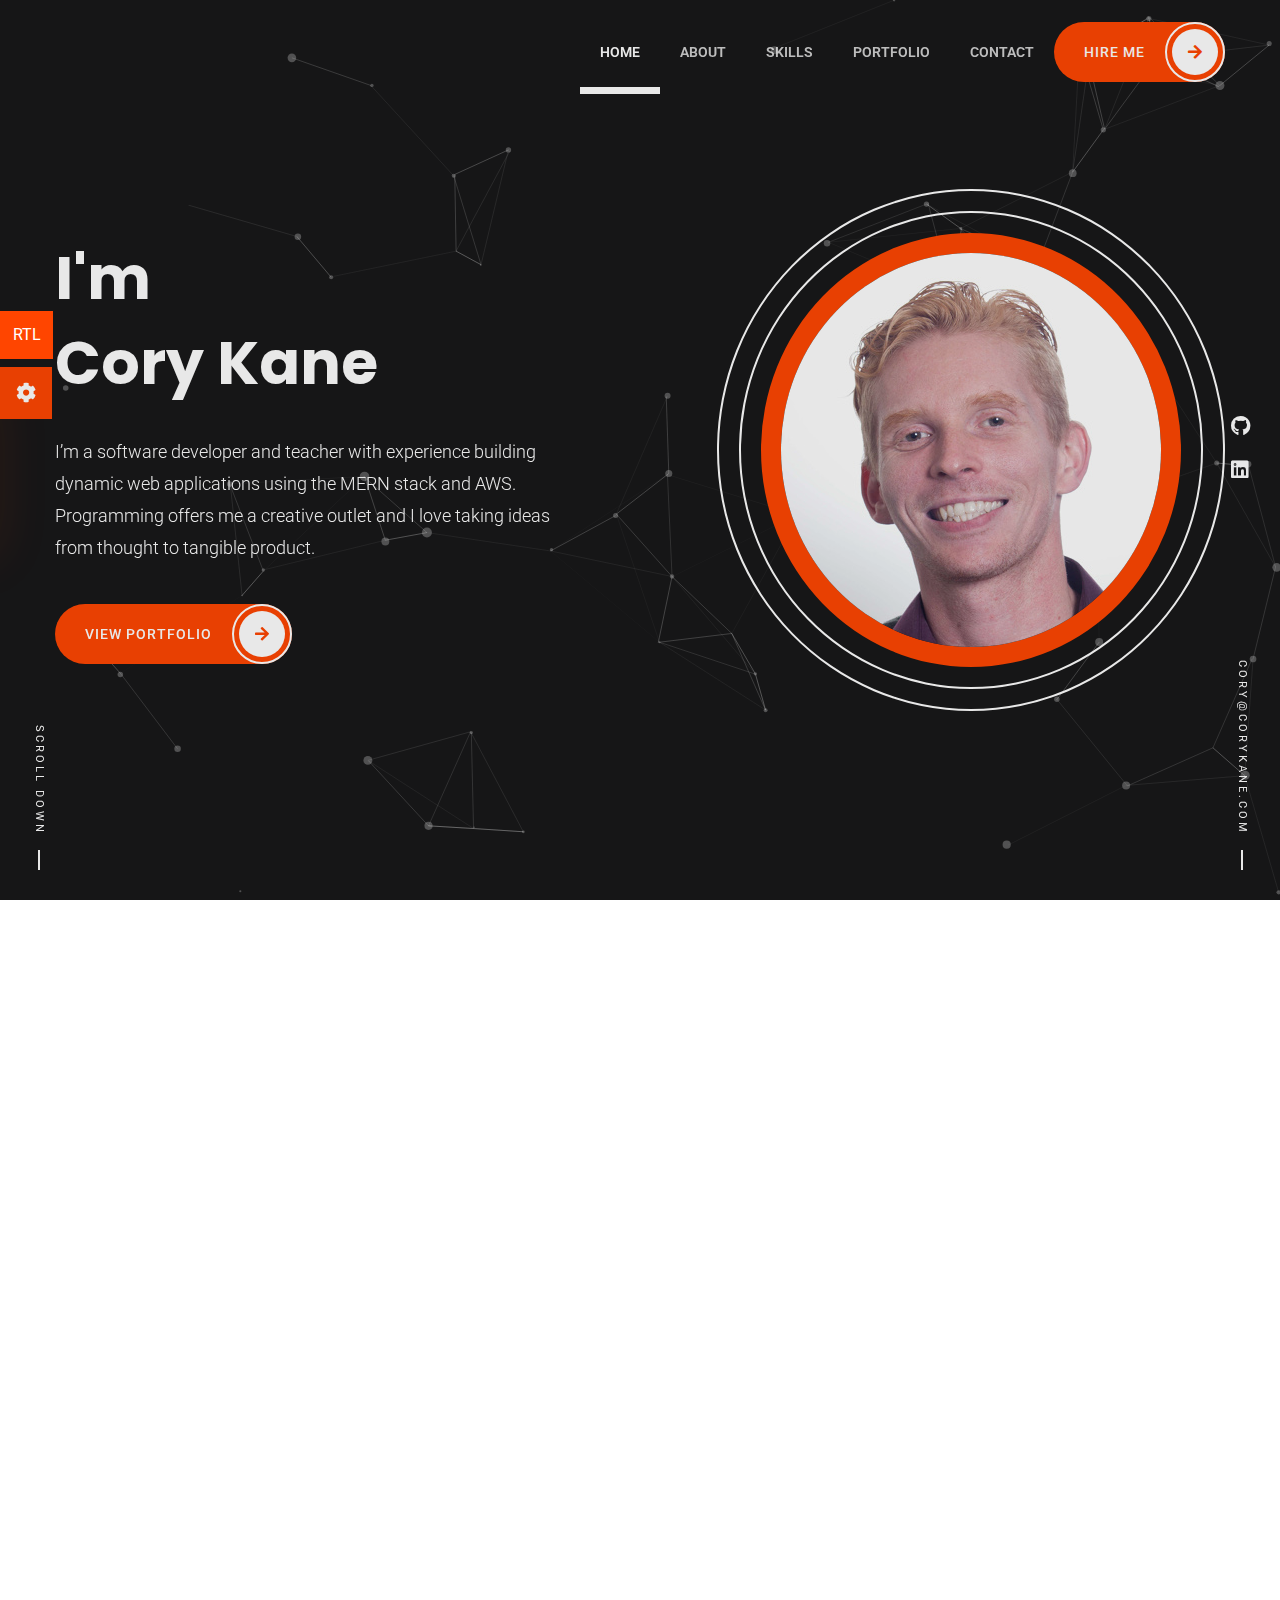
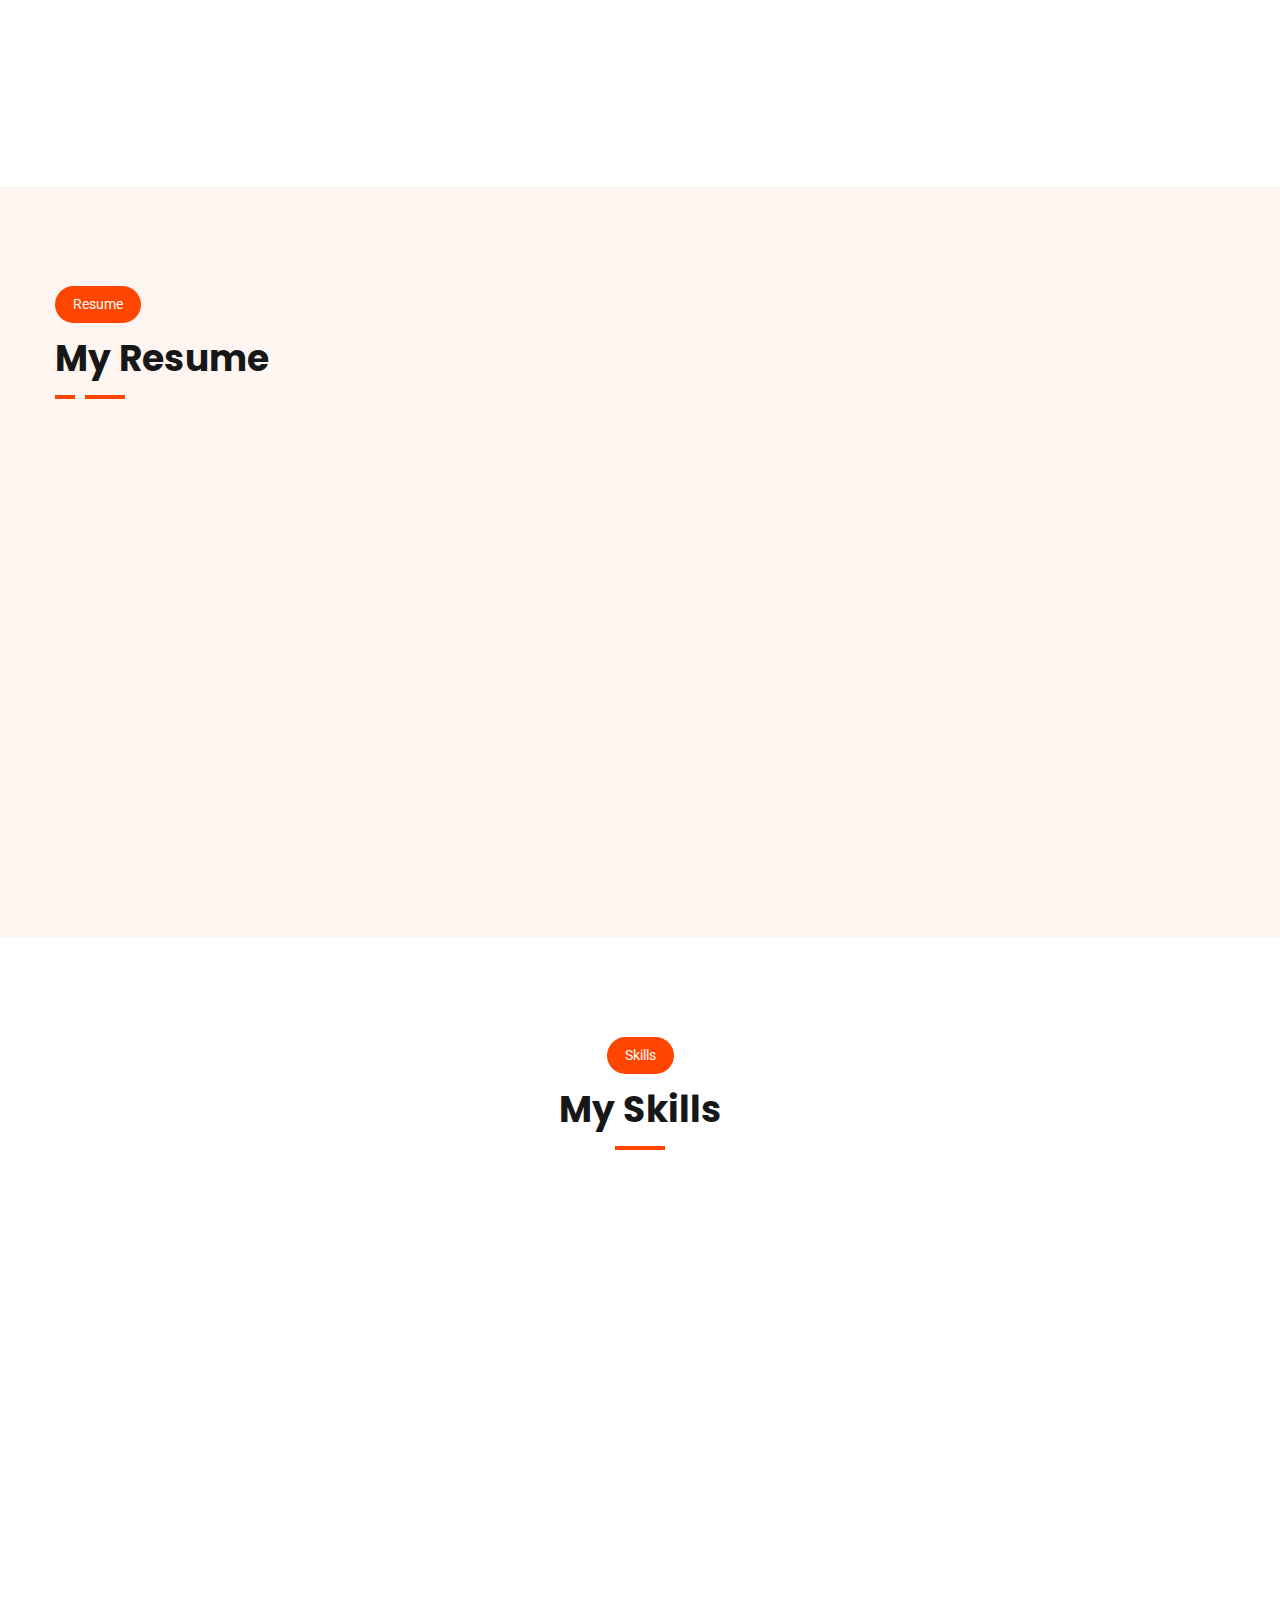
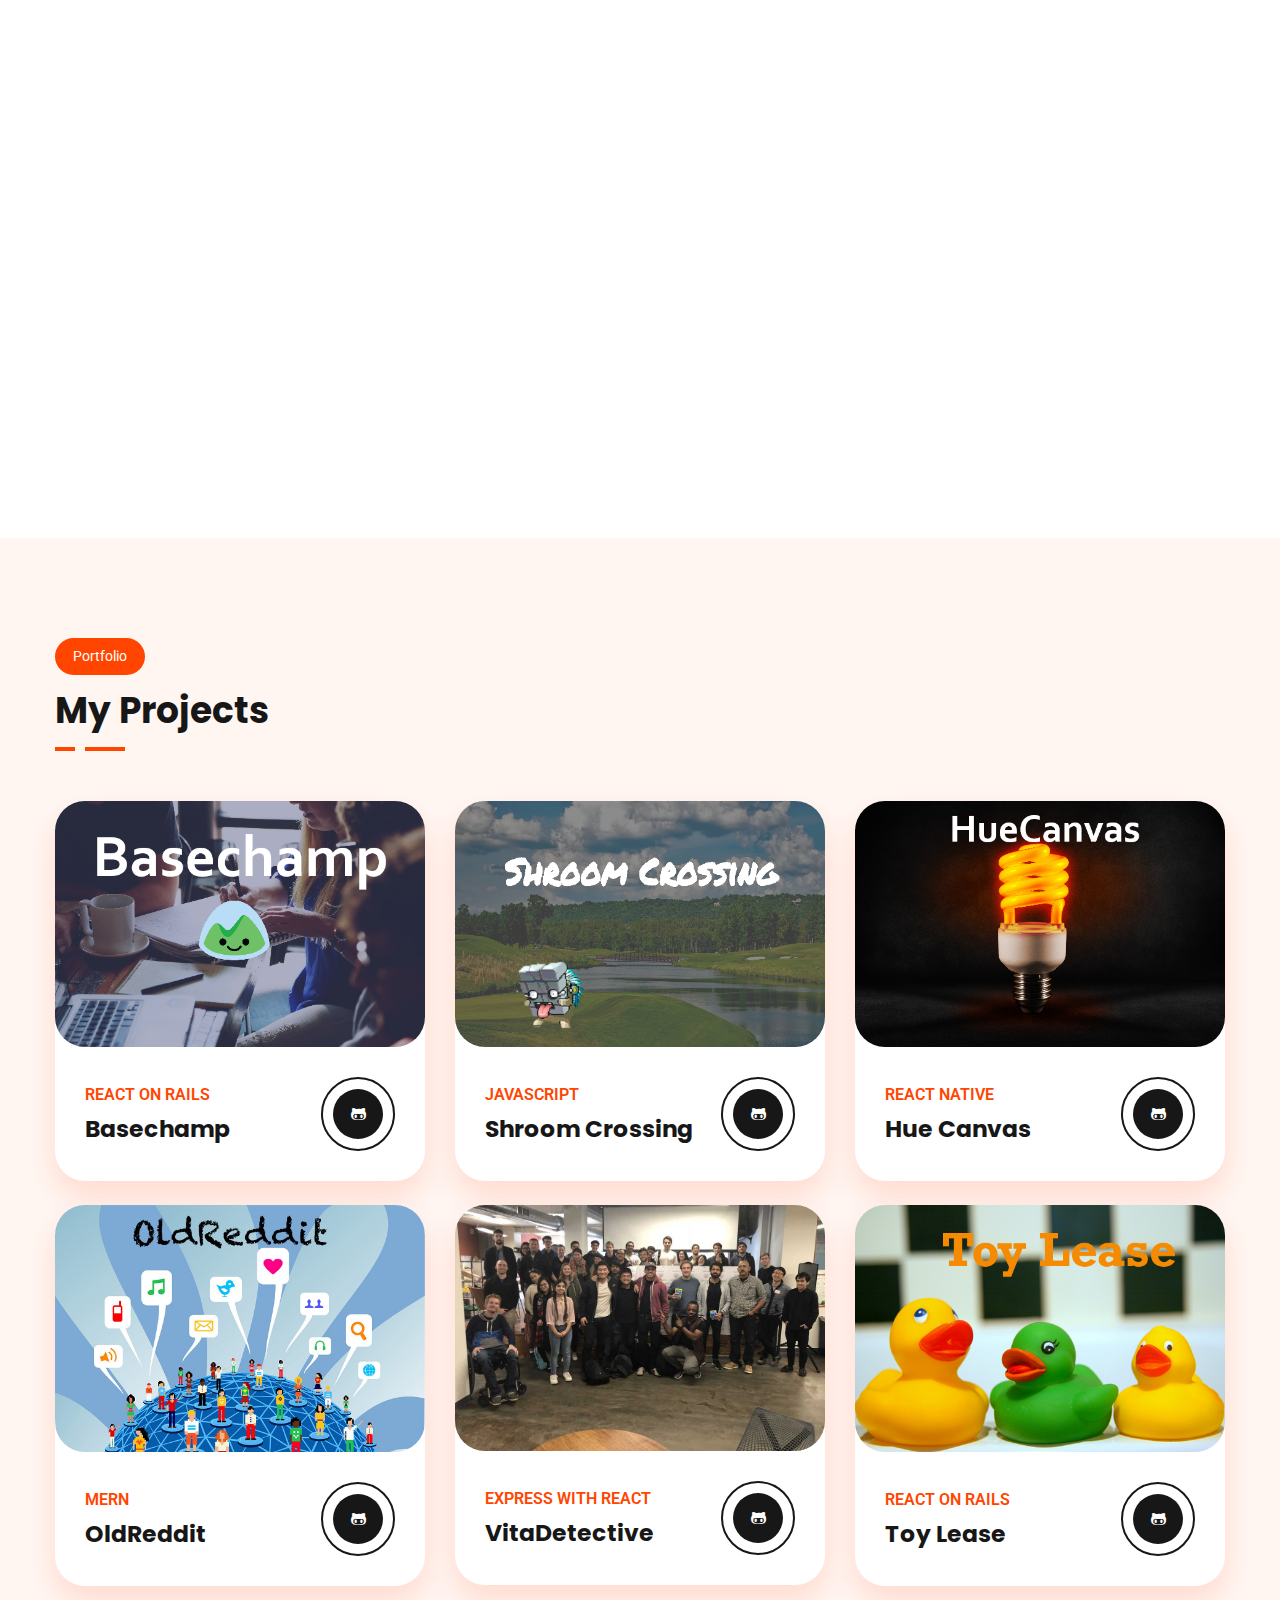
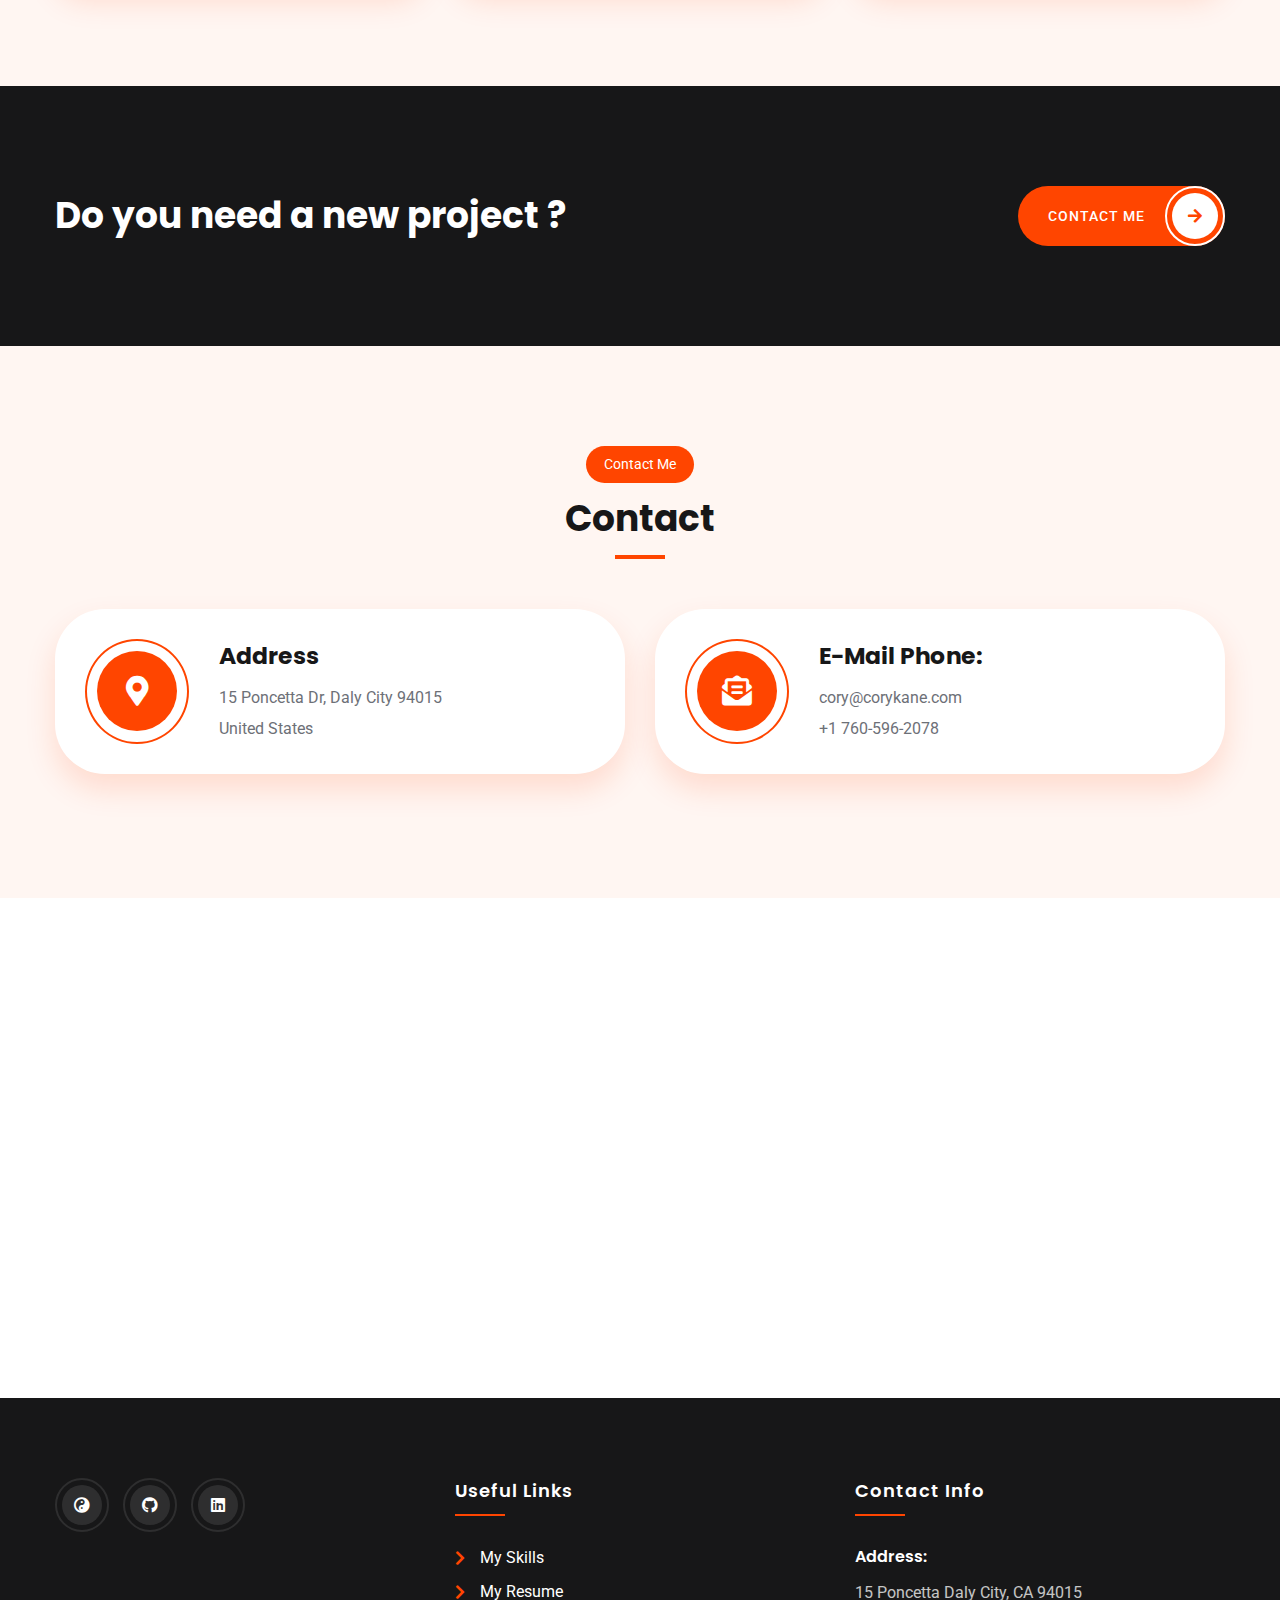
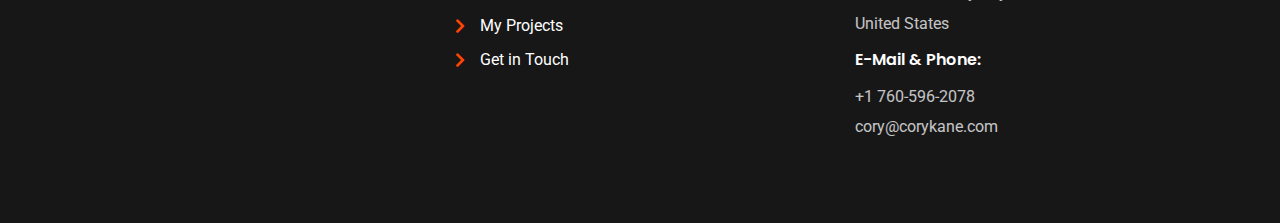
==== commit 62d850d8: "Update huecanvas project link" ====
--- a/index.html
+++ b/index.html
@@ -1126,7 +1126,7 @@
 											<span>React Native</span>
 											<h5>Hue Canvas</h5>
 										</div>
-										<a href="portfolio-single.html" class="portfolio-link">
+										<a href="https://github.com/roblim/huecanvas" class="portfolio-link" target="_blank" rel="noopener noreferrer">
                                             <i class="fab fa-github-alt"></i>
 										</a>
 									</div>
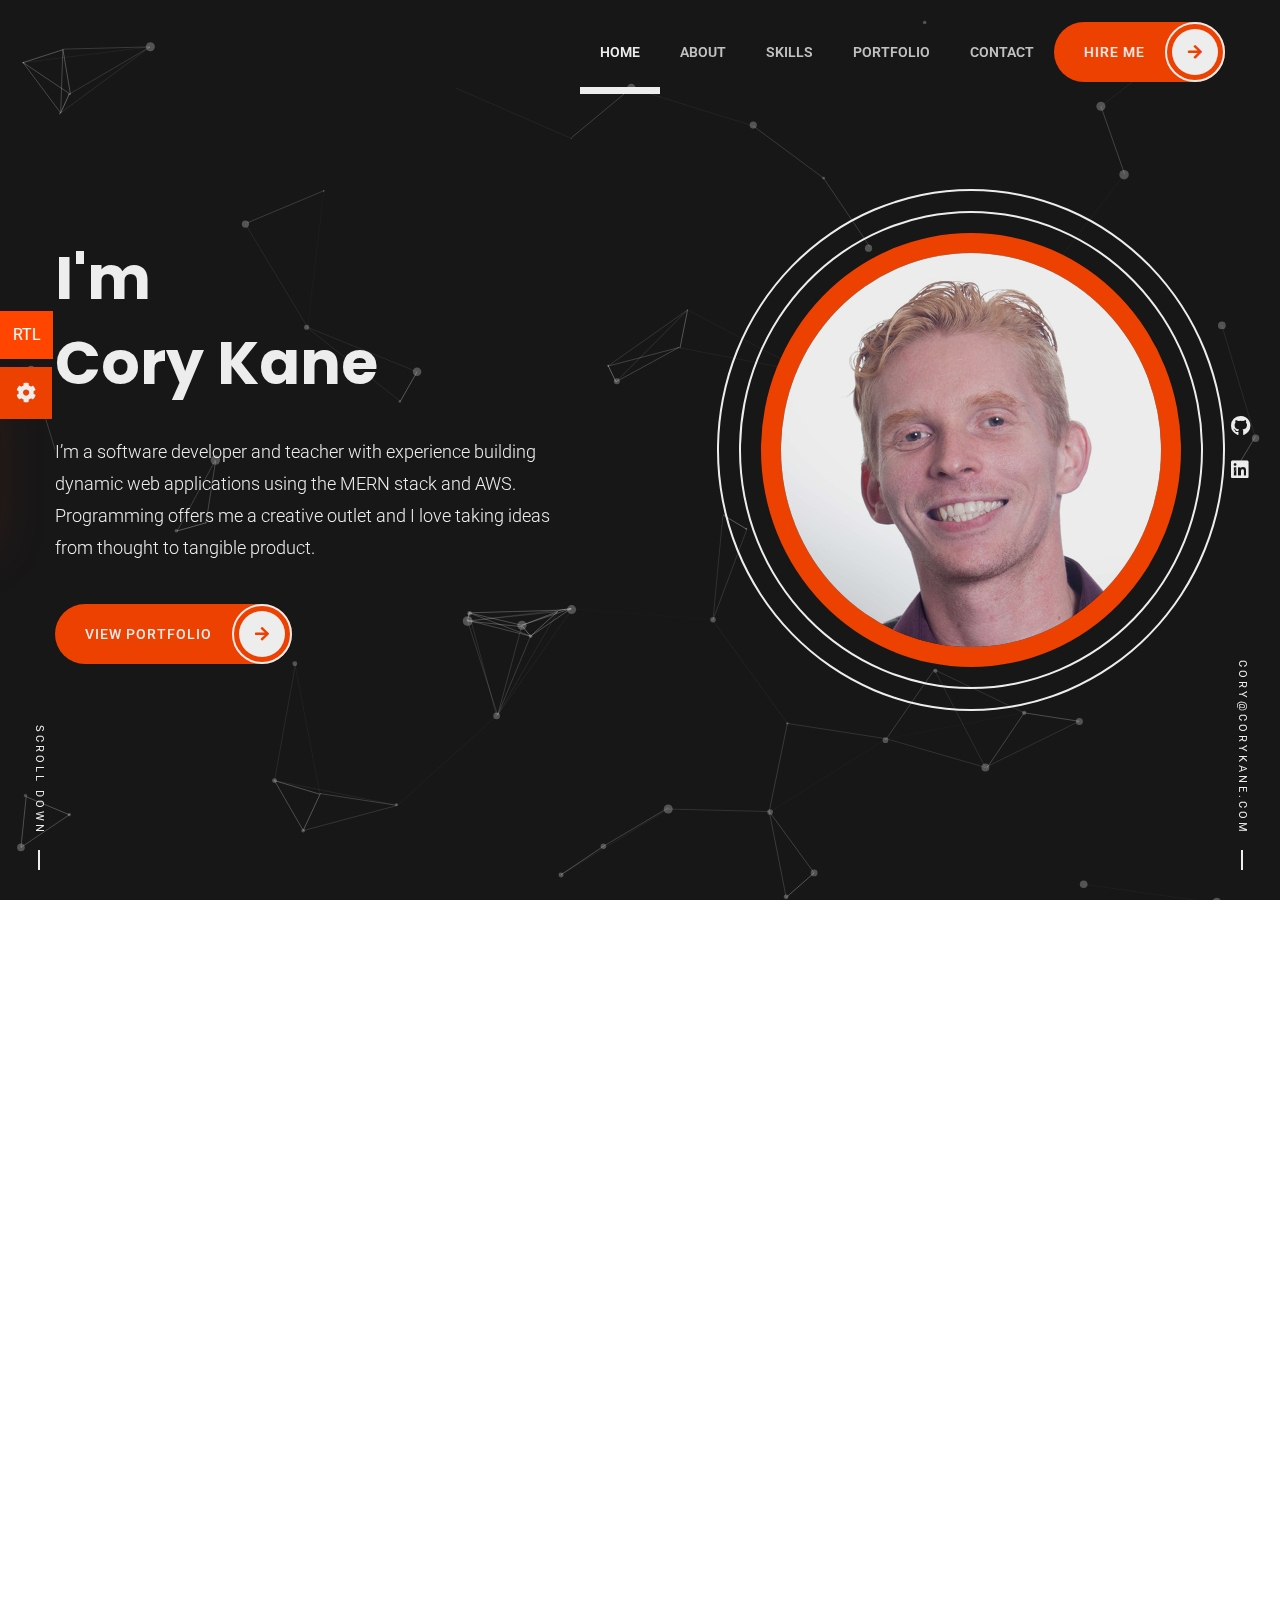
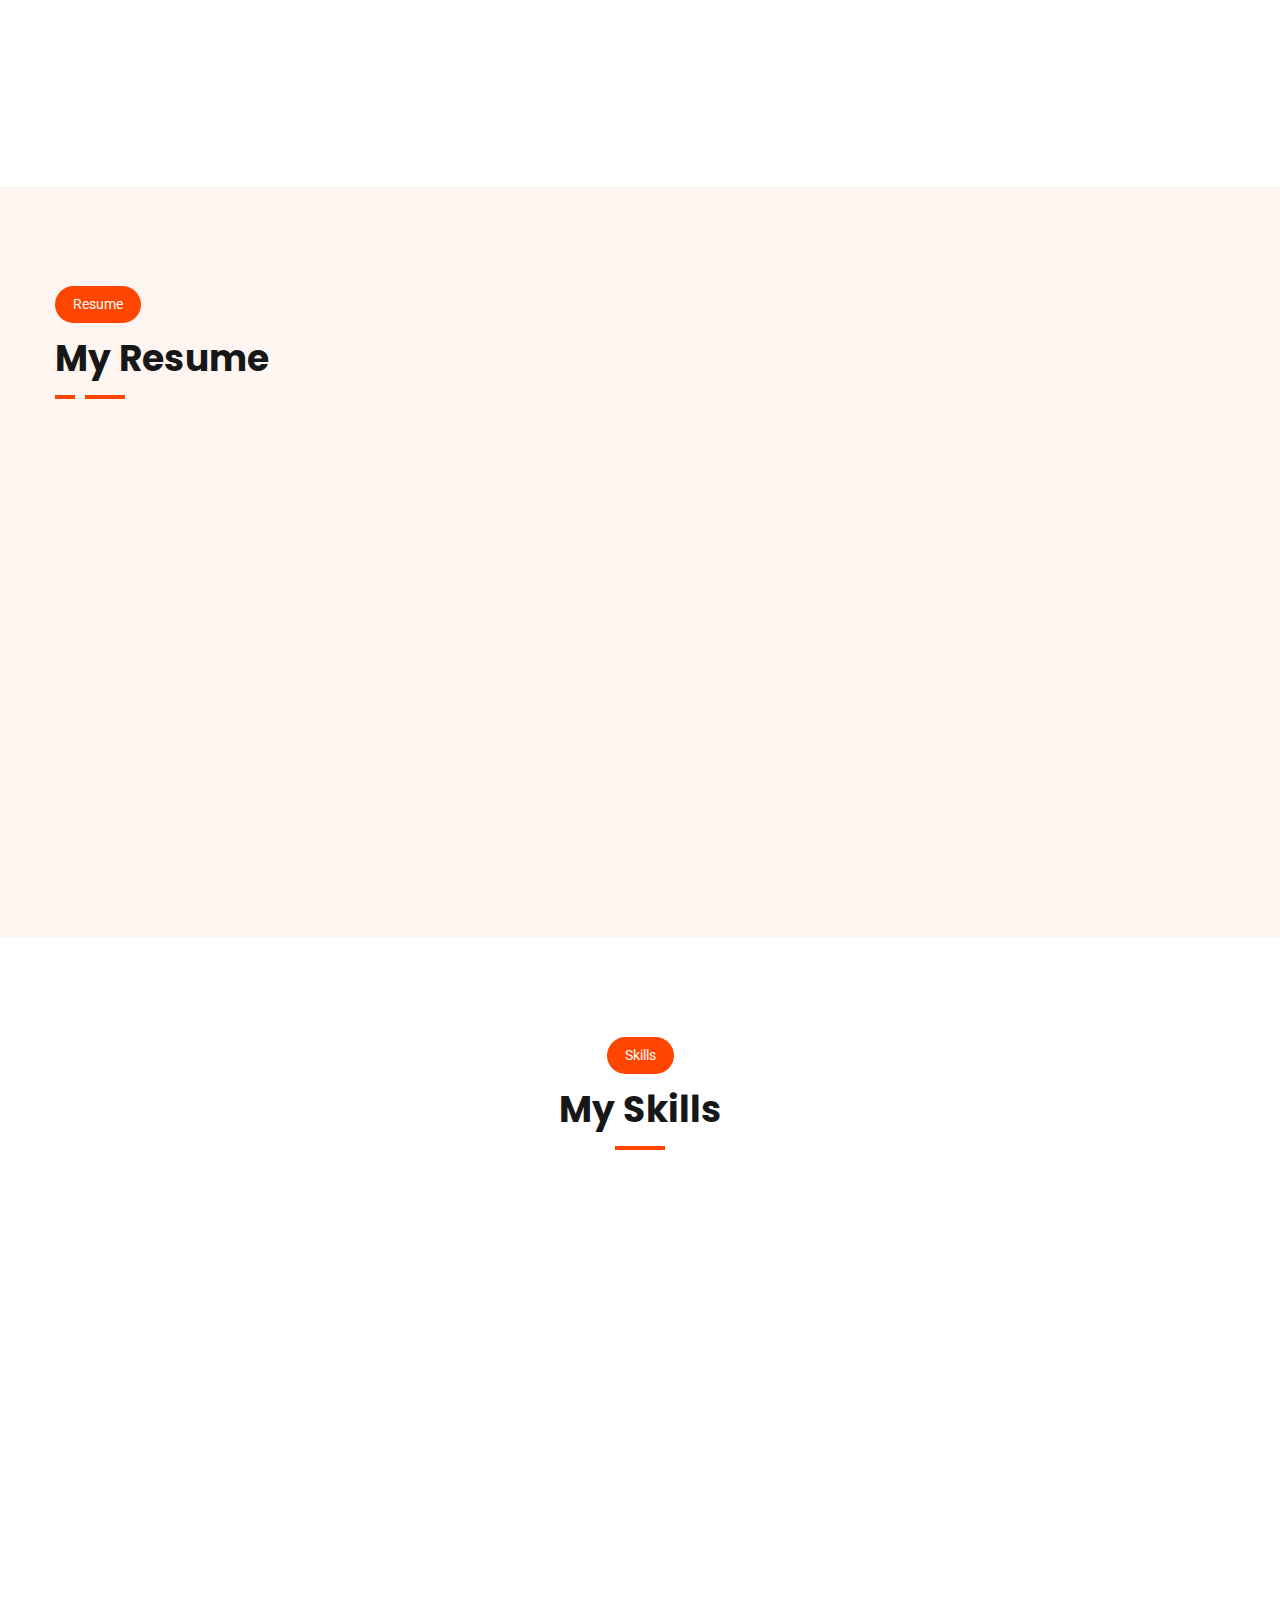
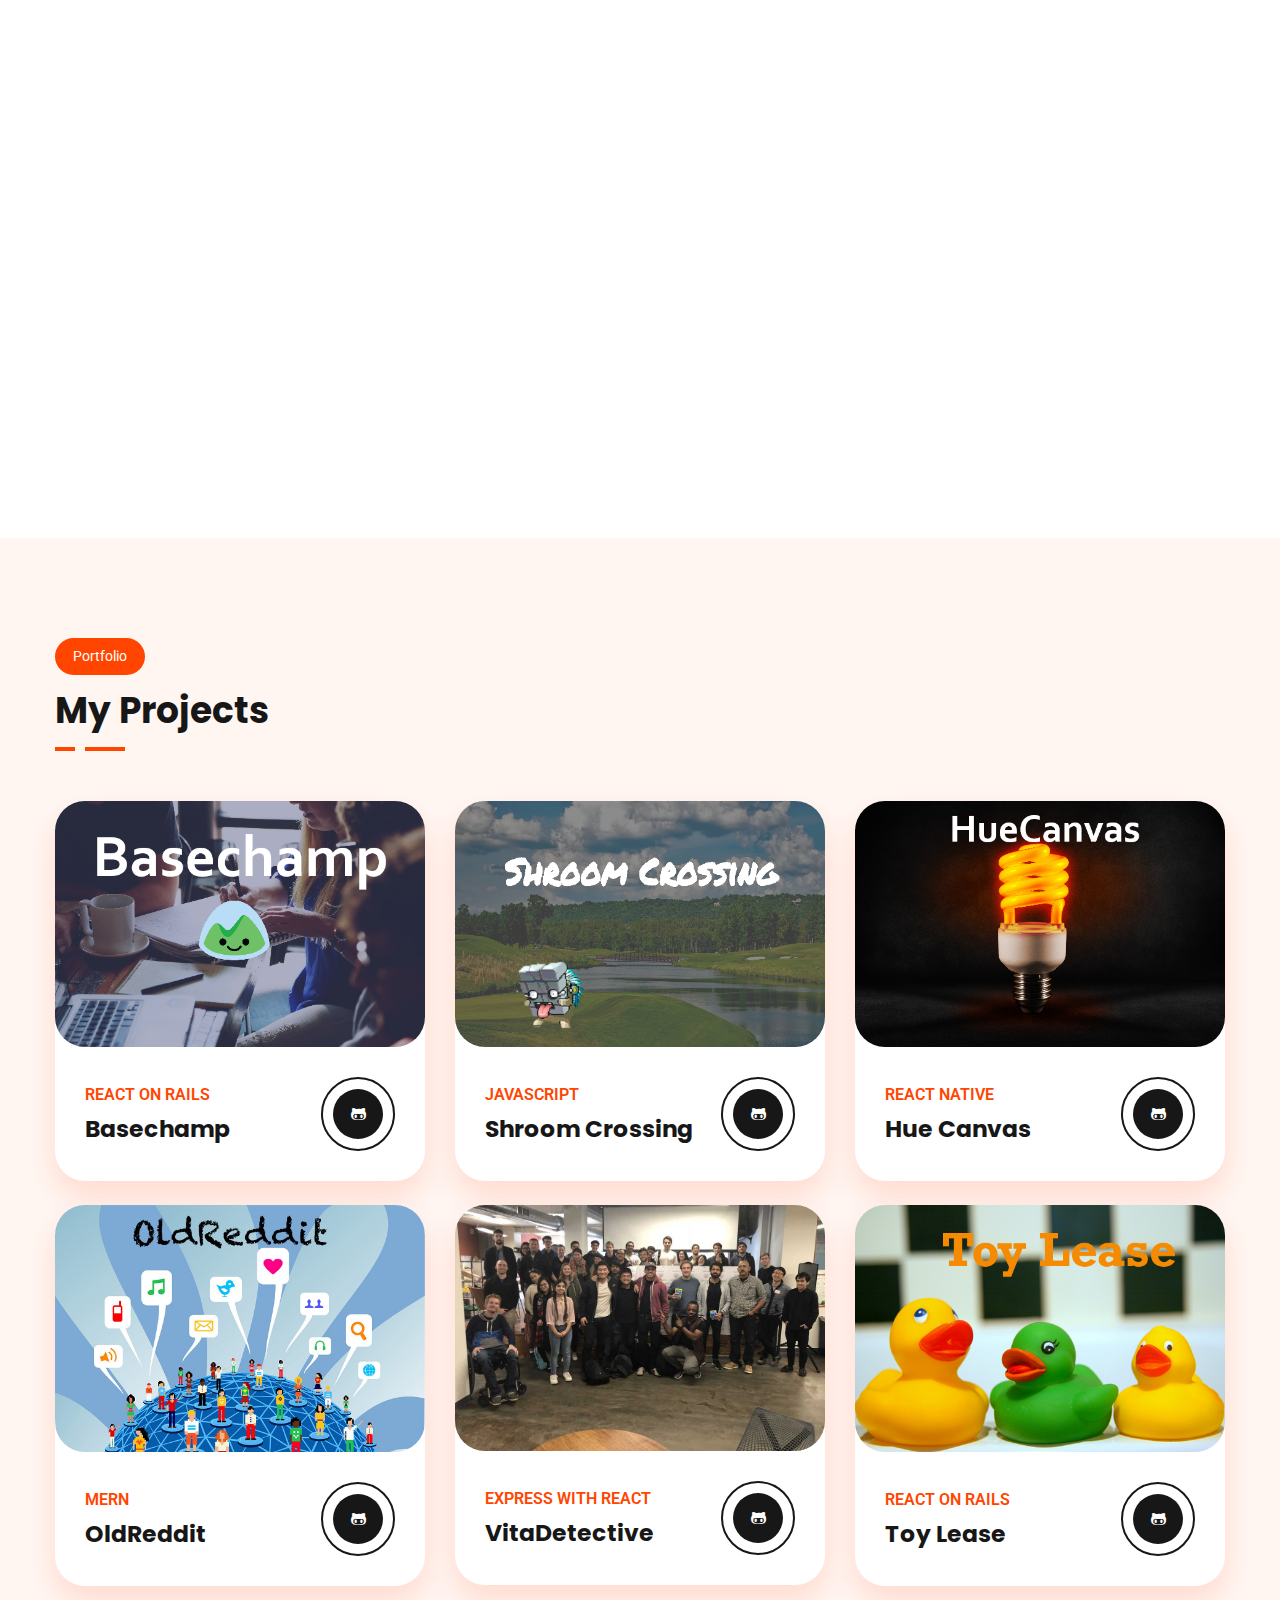
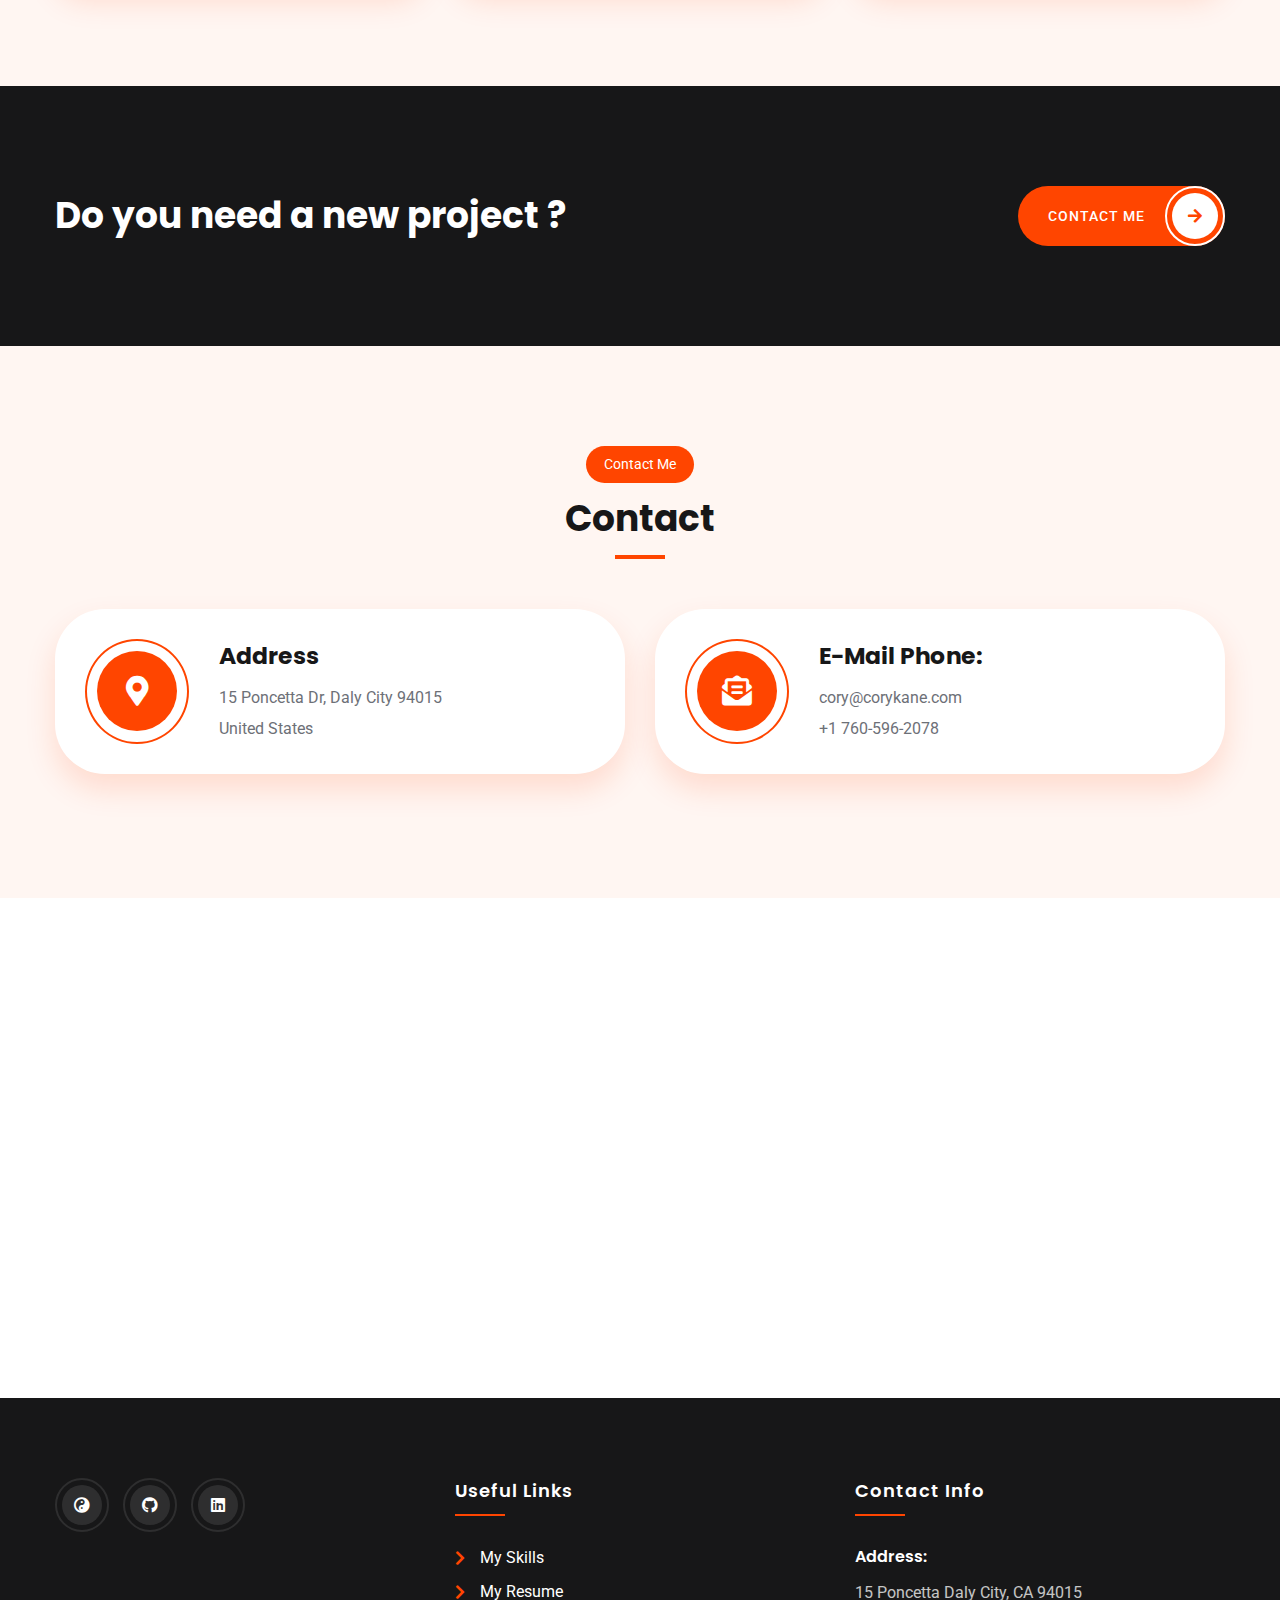
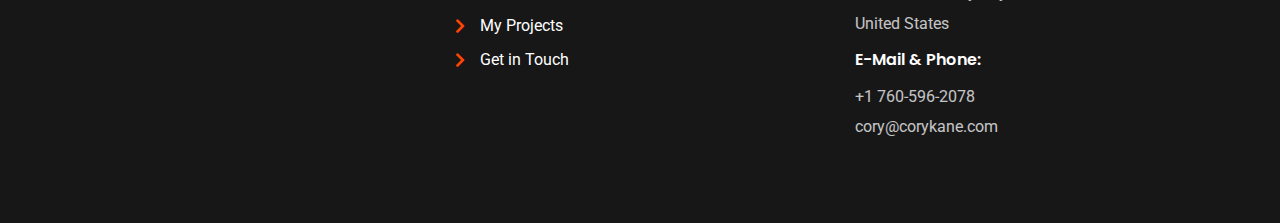
==== commit aae559ff: "add favicon" ====
--- a/index.html
+++ b/index.html
@@ -10,6 +10,7 @@
 		<meta name="viewport" content="width=device-width, initial-scale=1.0" />
 		<title>Cory Kane</title>
 		<!--// Boostrap v5 //-->
+		<link rel="icon" type="image/x-icon" href="img/bg/favicon.ico">
 		<link rel="stylesheet" href="vendor/css/bootstrap.min.css" />
 		<!--// Magnific Popup //-->
 		<link rel="stylesheet" href="vendor/css/magnific.popup.min.css" />
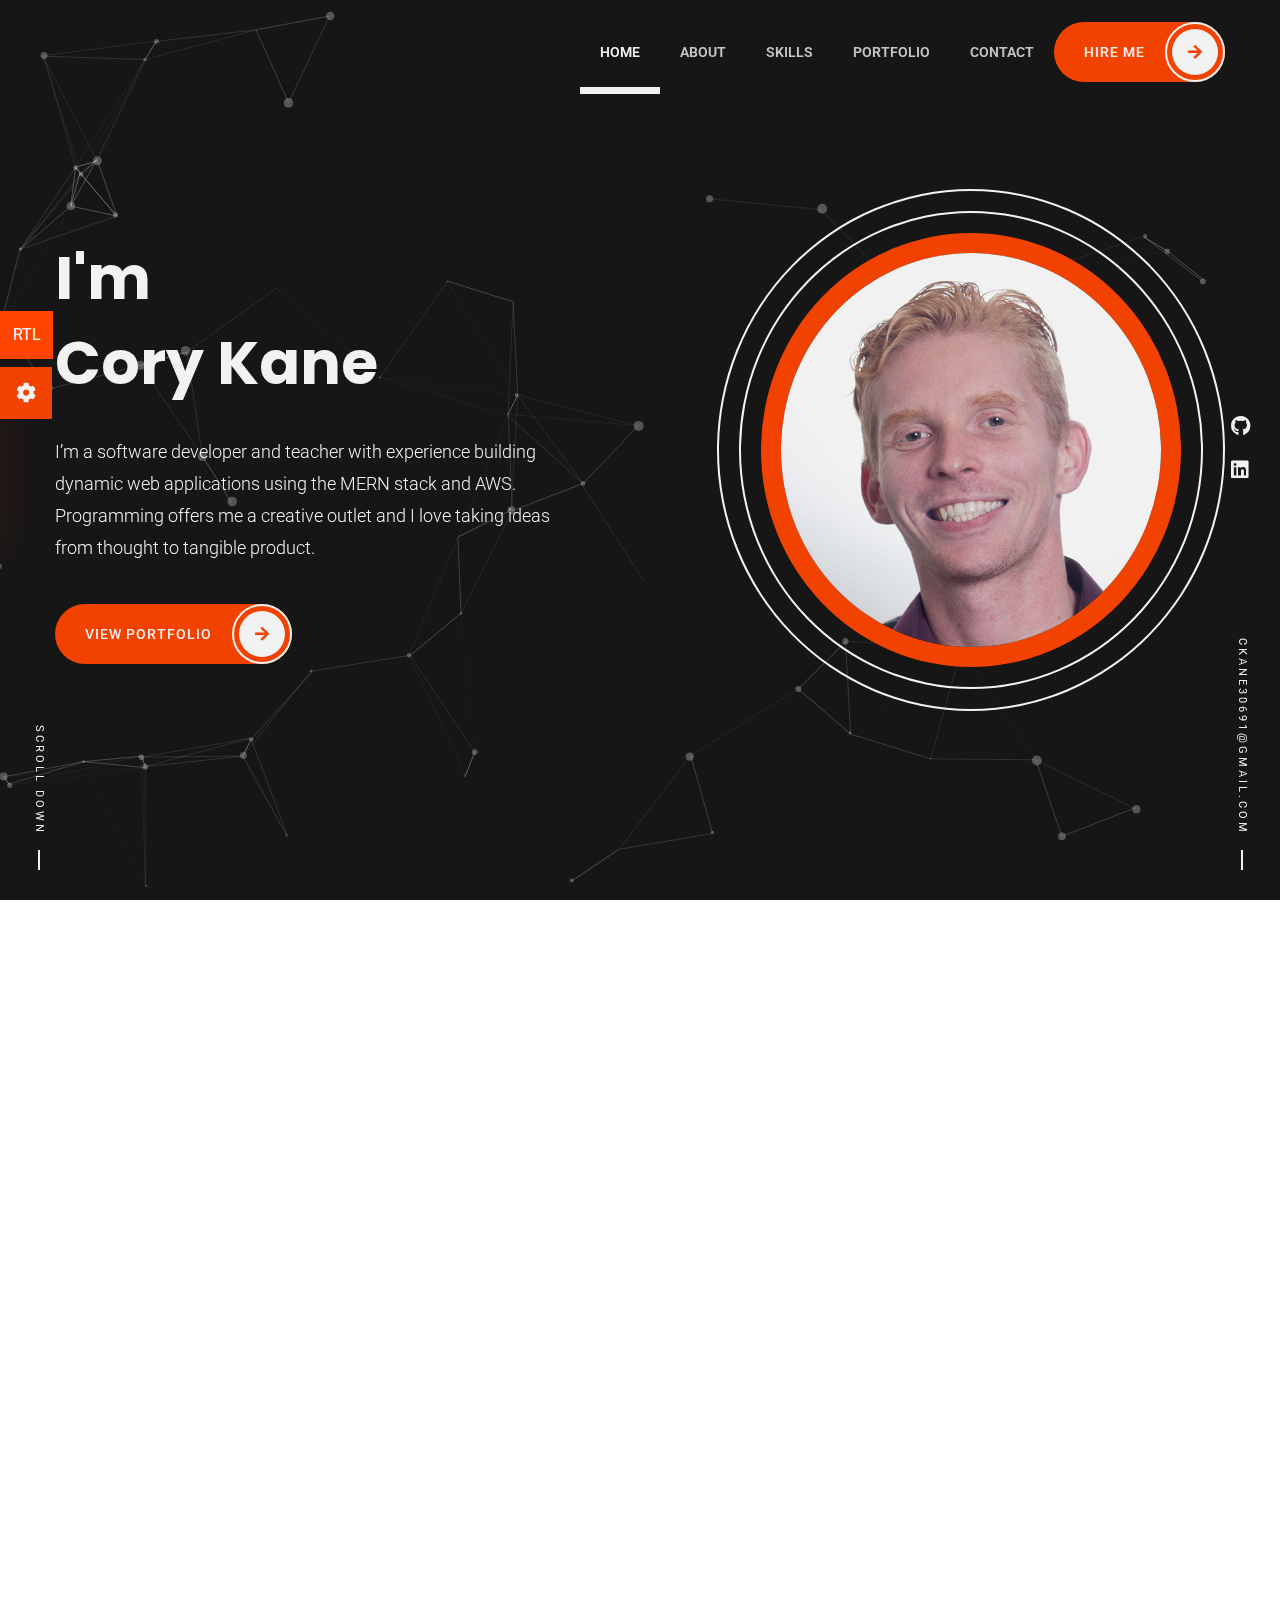
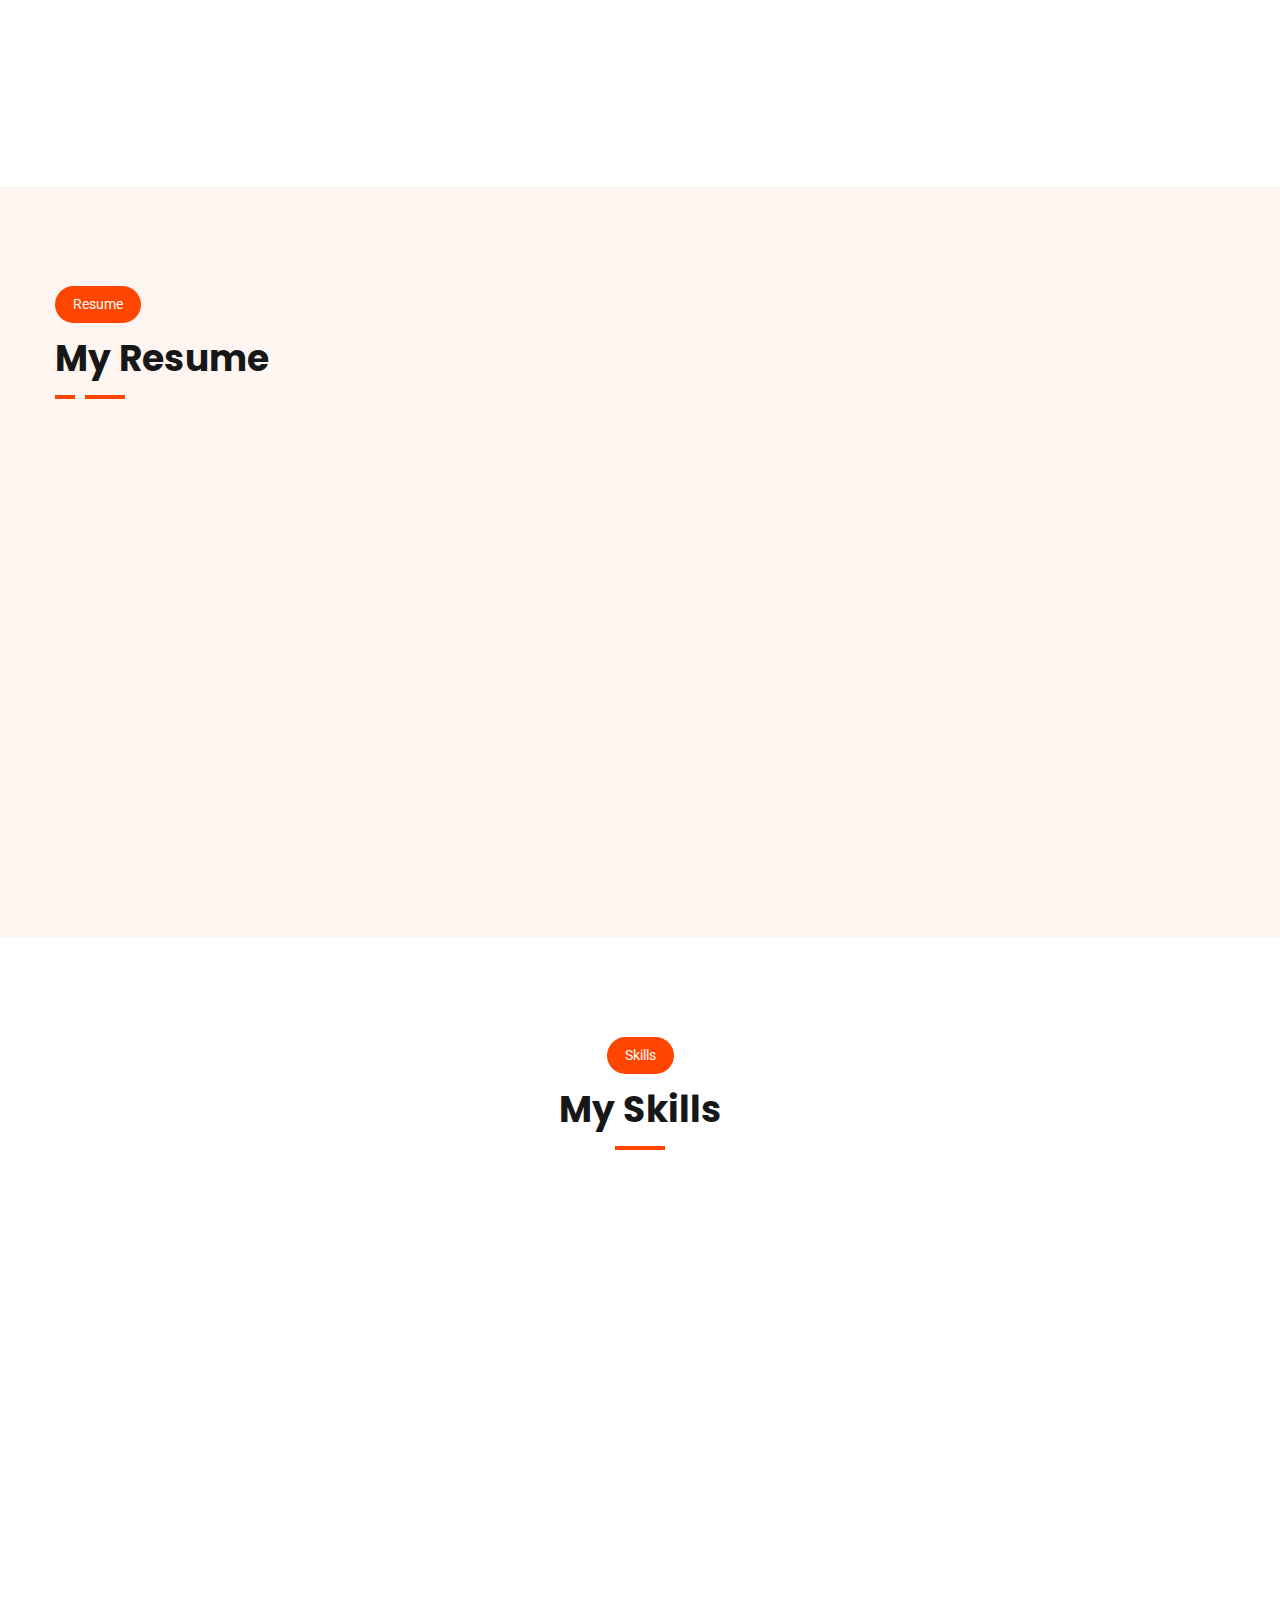
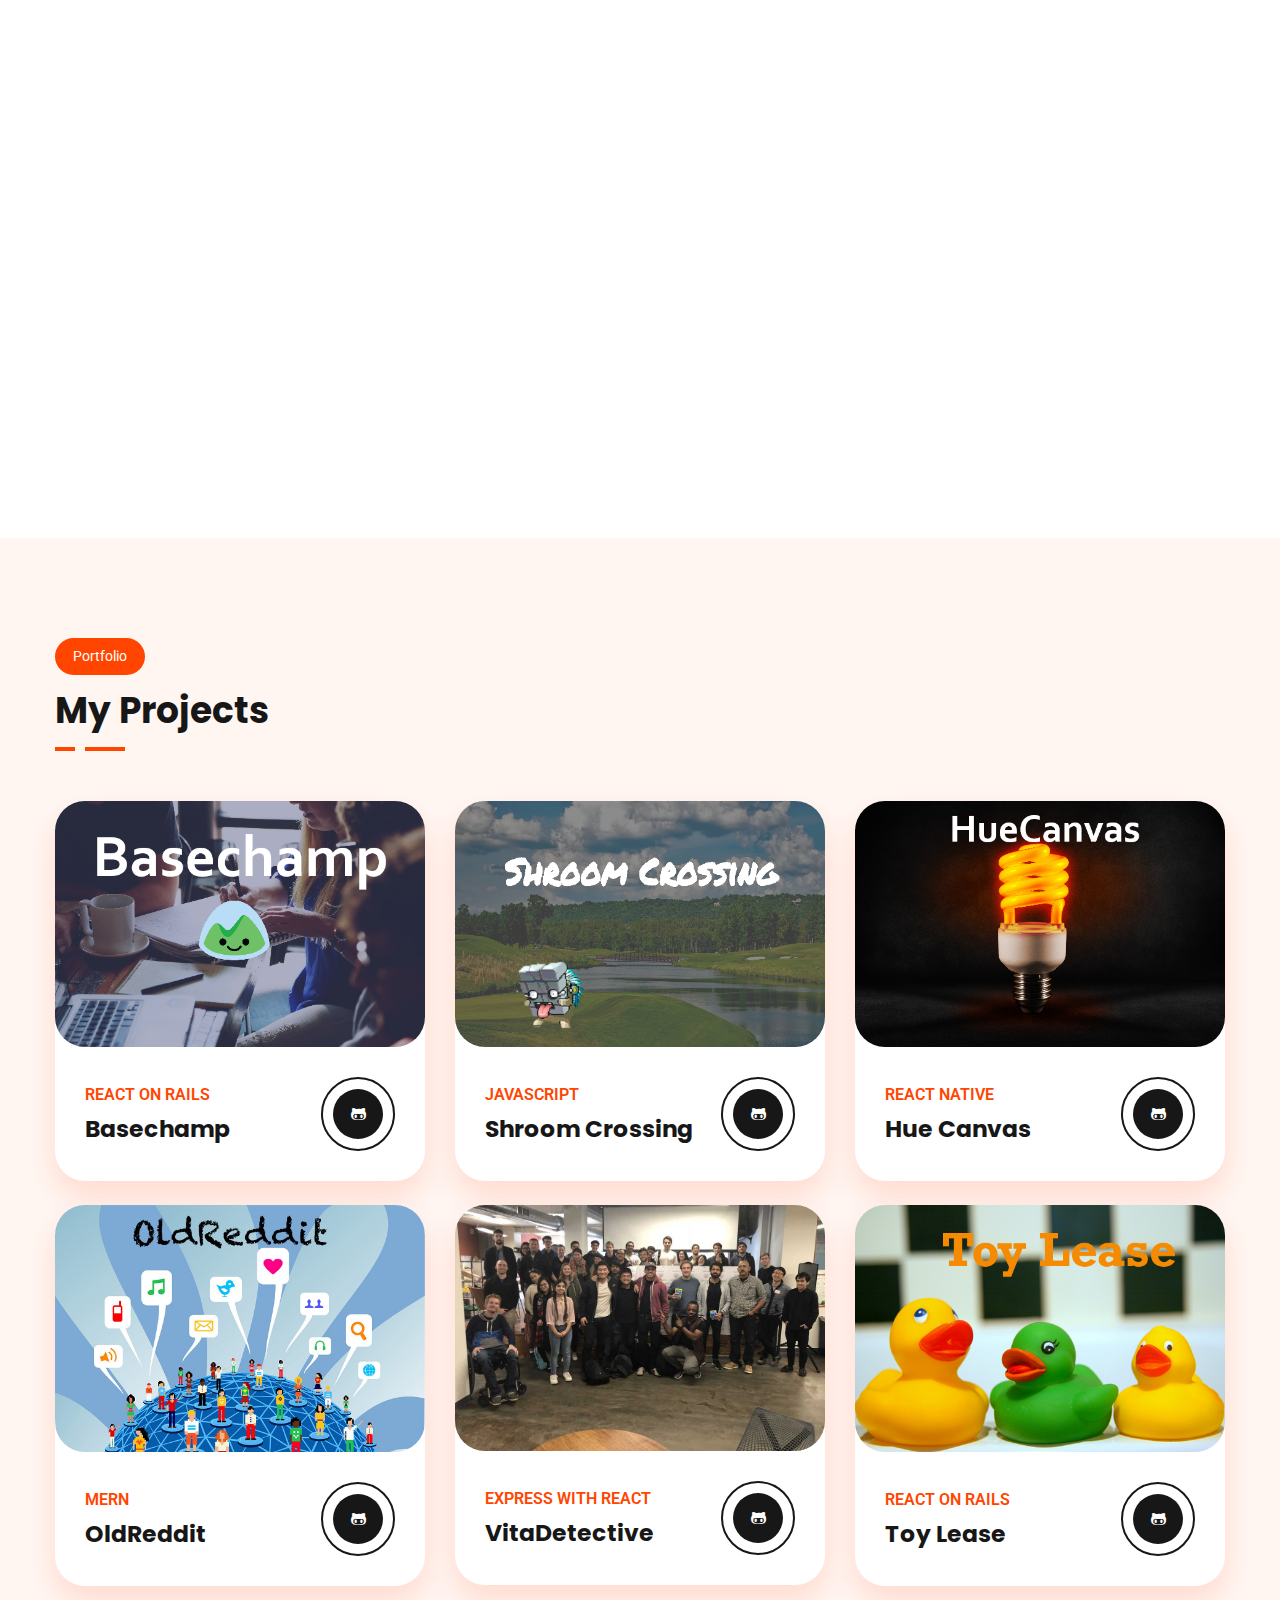
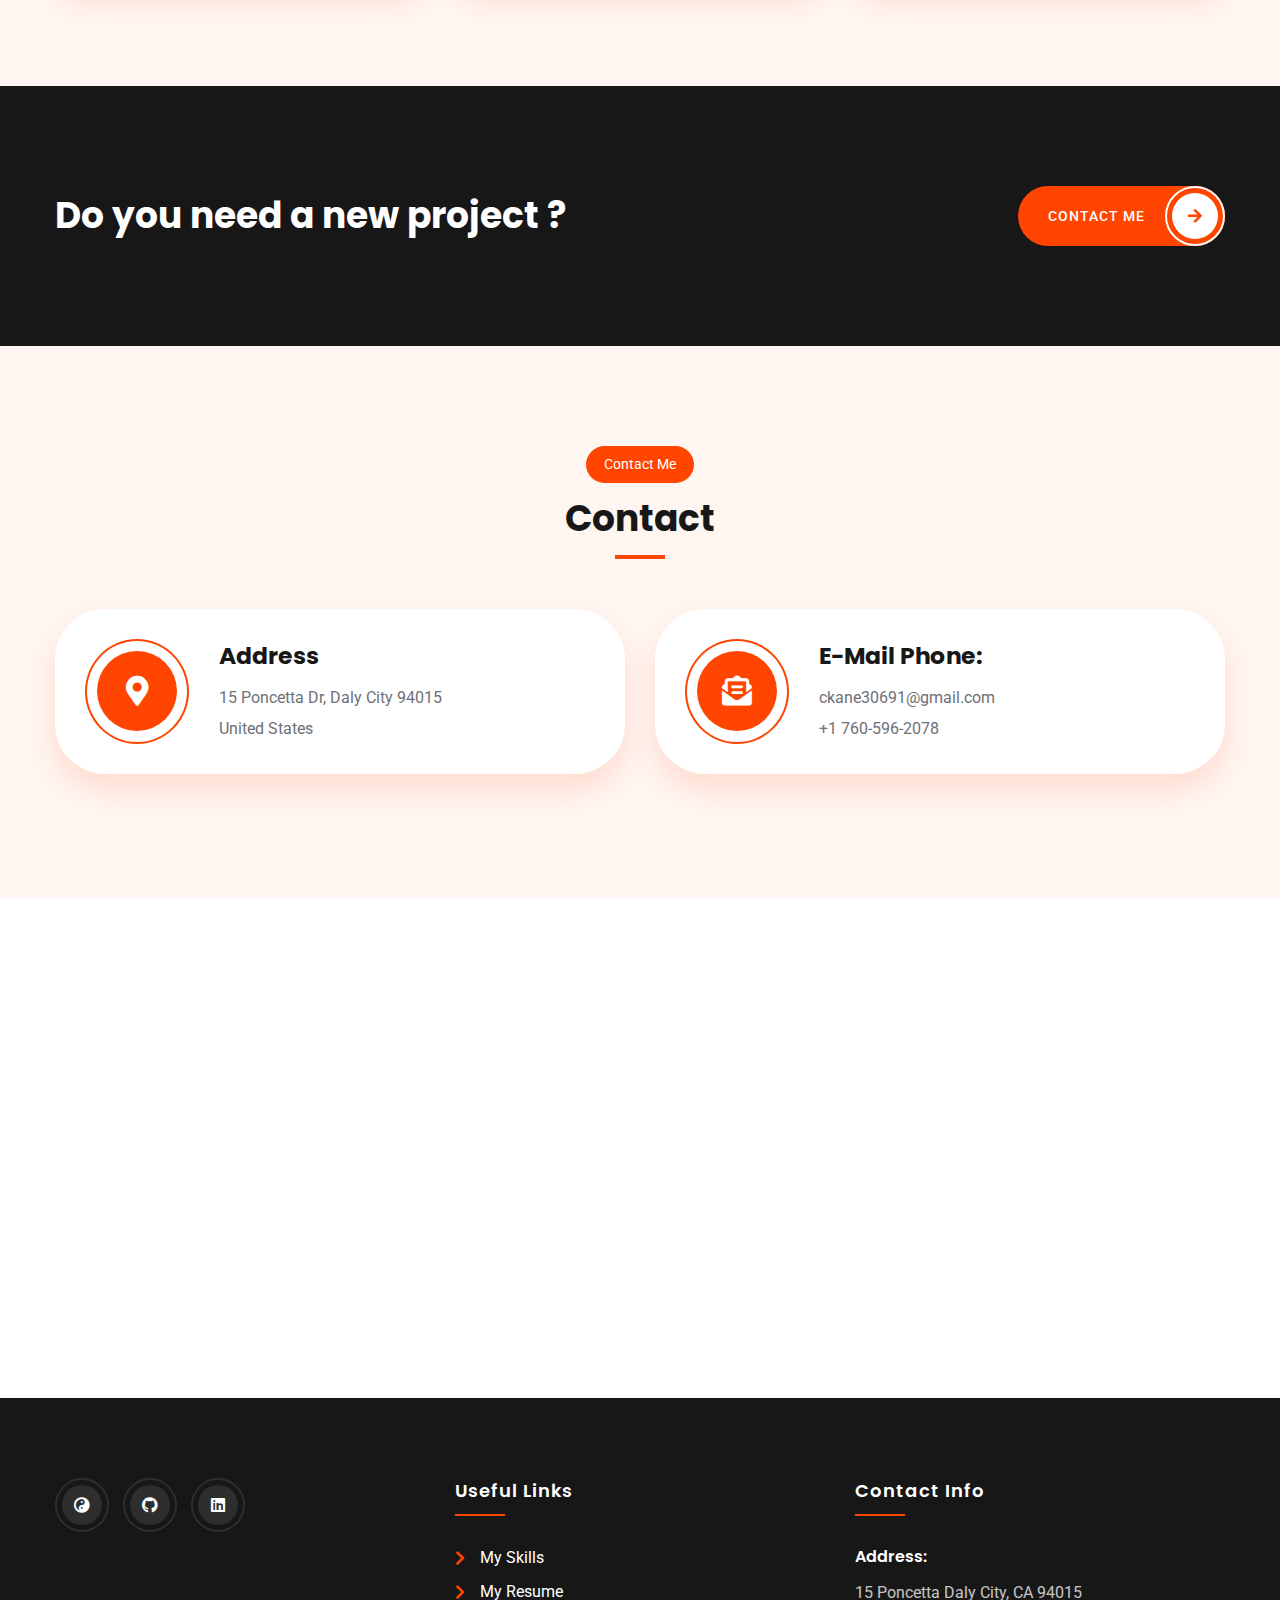
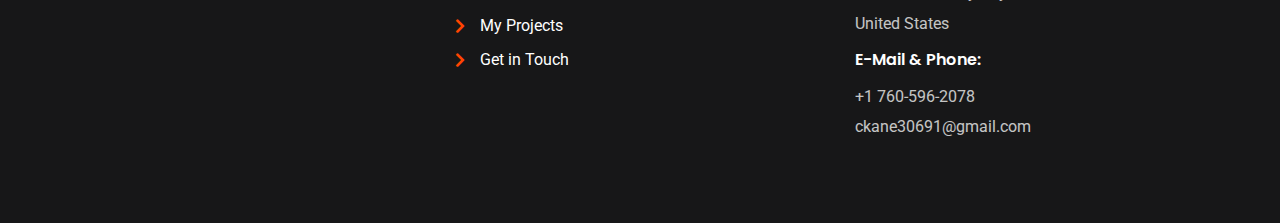
==== commit 85023f46: "Fix email" ====
--- a/index.html
+++ b/index.html
@@ -195,7 +195,7 @@
 						</li> -->
 					</ul>
 					<a href="mailto:filaous@example.com" class="hero-email-link"
-						>cory@corykane.com</a
+						>ckane30691@gmail.com</a
 					>
 					<a href="#" data-scroll-nav="2" class="scroll-down-btn"
 						>Scroll Down</a
@@ -1726,7 +1726,7 @@
 									</div>
 									<div class="body">
 										<h5>E-Mail Phone:</h5>
-										<p>cory@corykane.com</p>
+										<p>ckane30691@gmail.com</p>
 										<p>+1 760-596-2078</p>
 									</div>
 								</div>
@@ -1960,7 +1960,7 @@
 													<h6>E-Mail & Phone:</h6>
 													<div class="text">
 														<p>+1 760-596-2078</p>
-														<p>cory@corykane.com</p>
+														<p>ckane30691@gmail.com</p>
 													</div>
 												</li>
 											</ul>
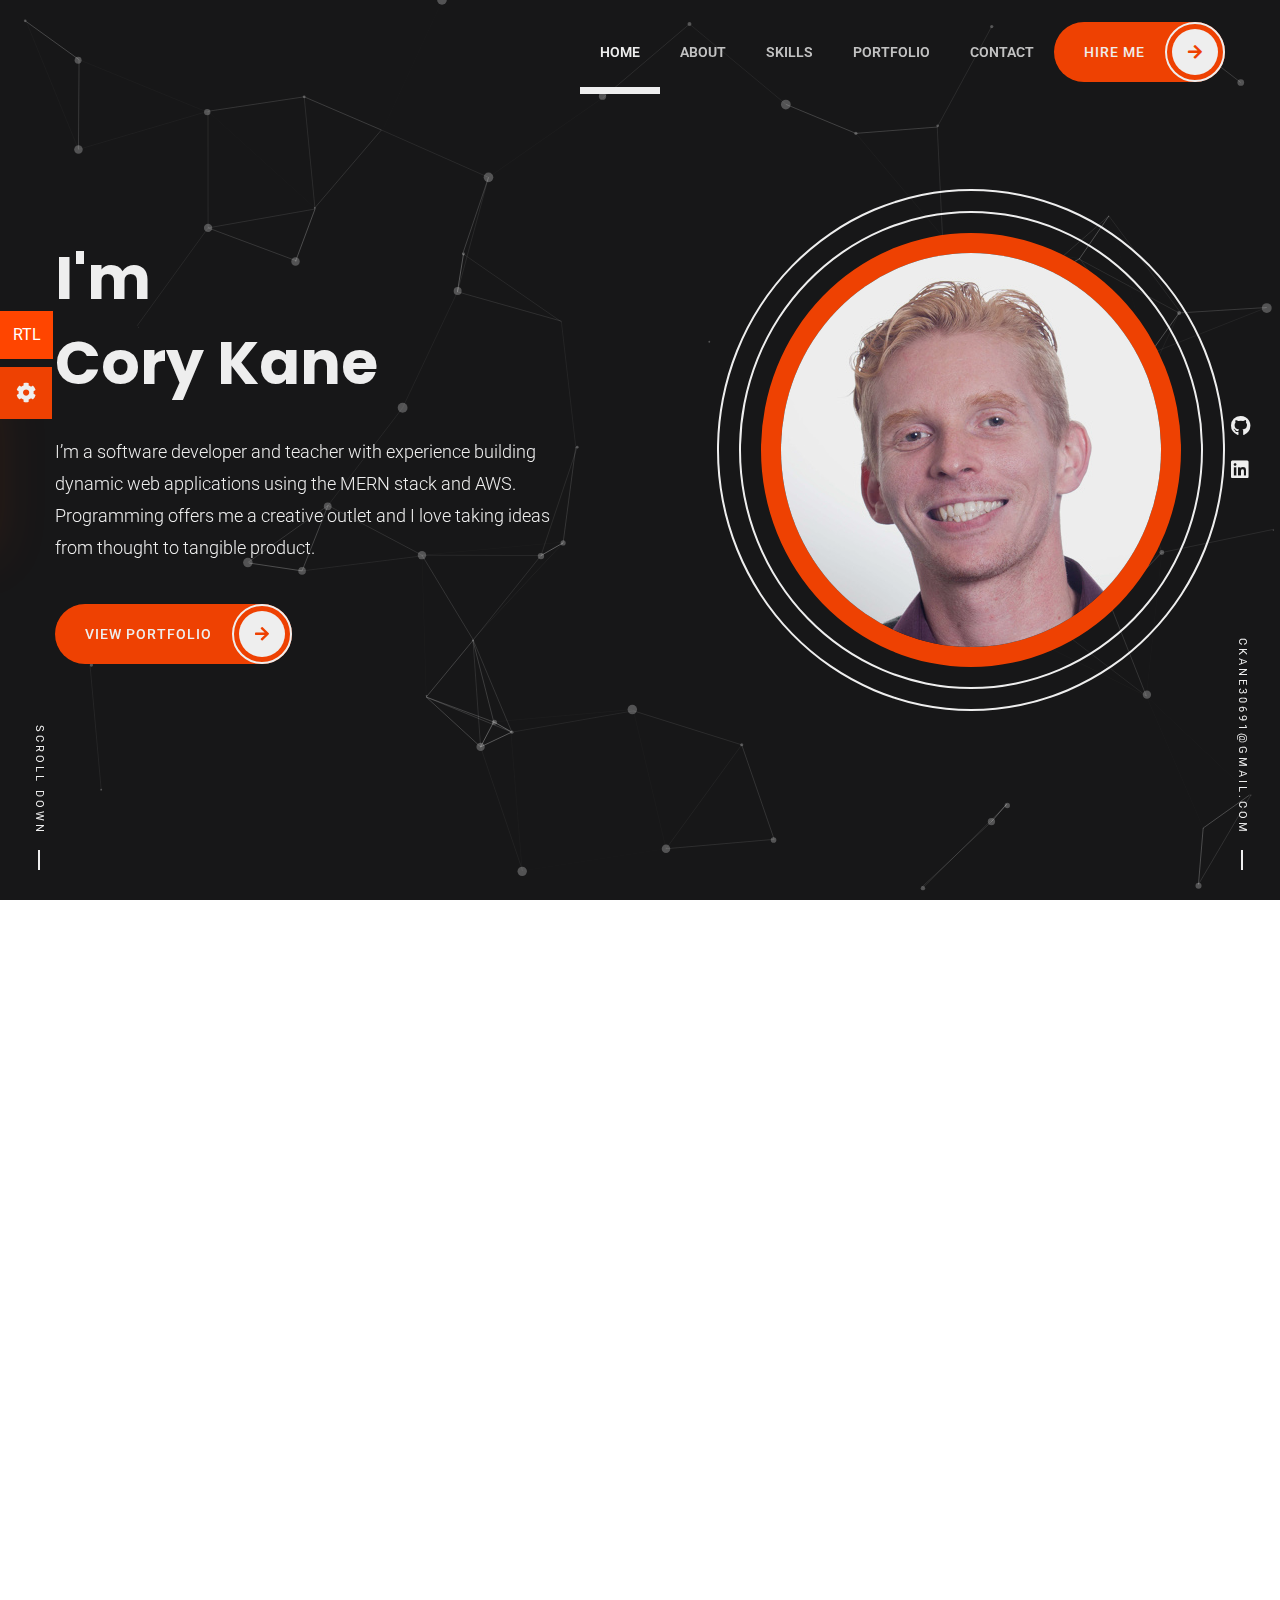
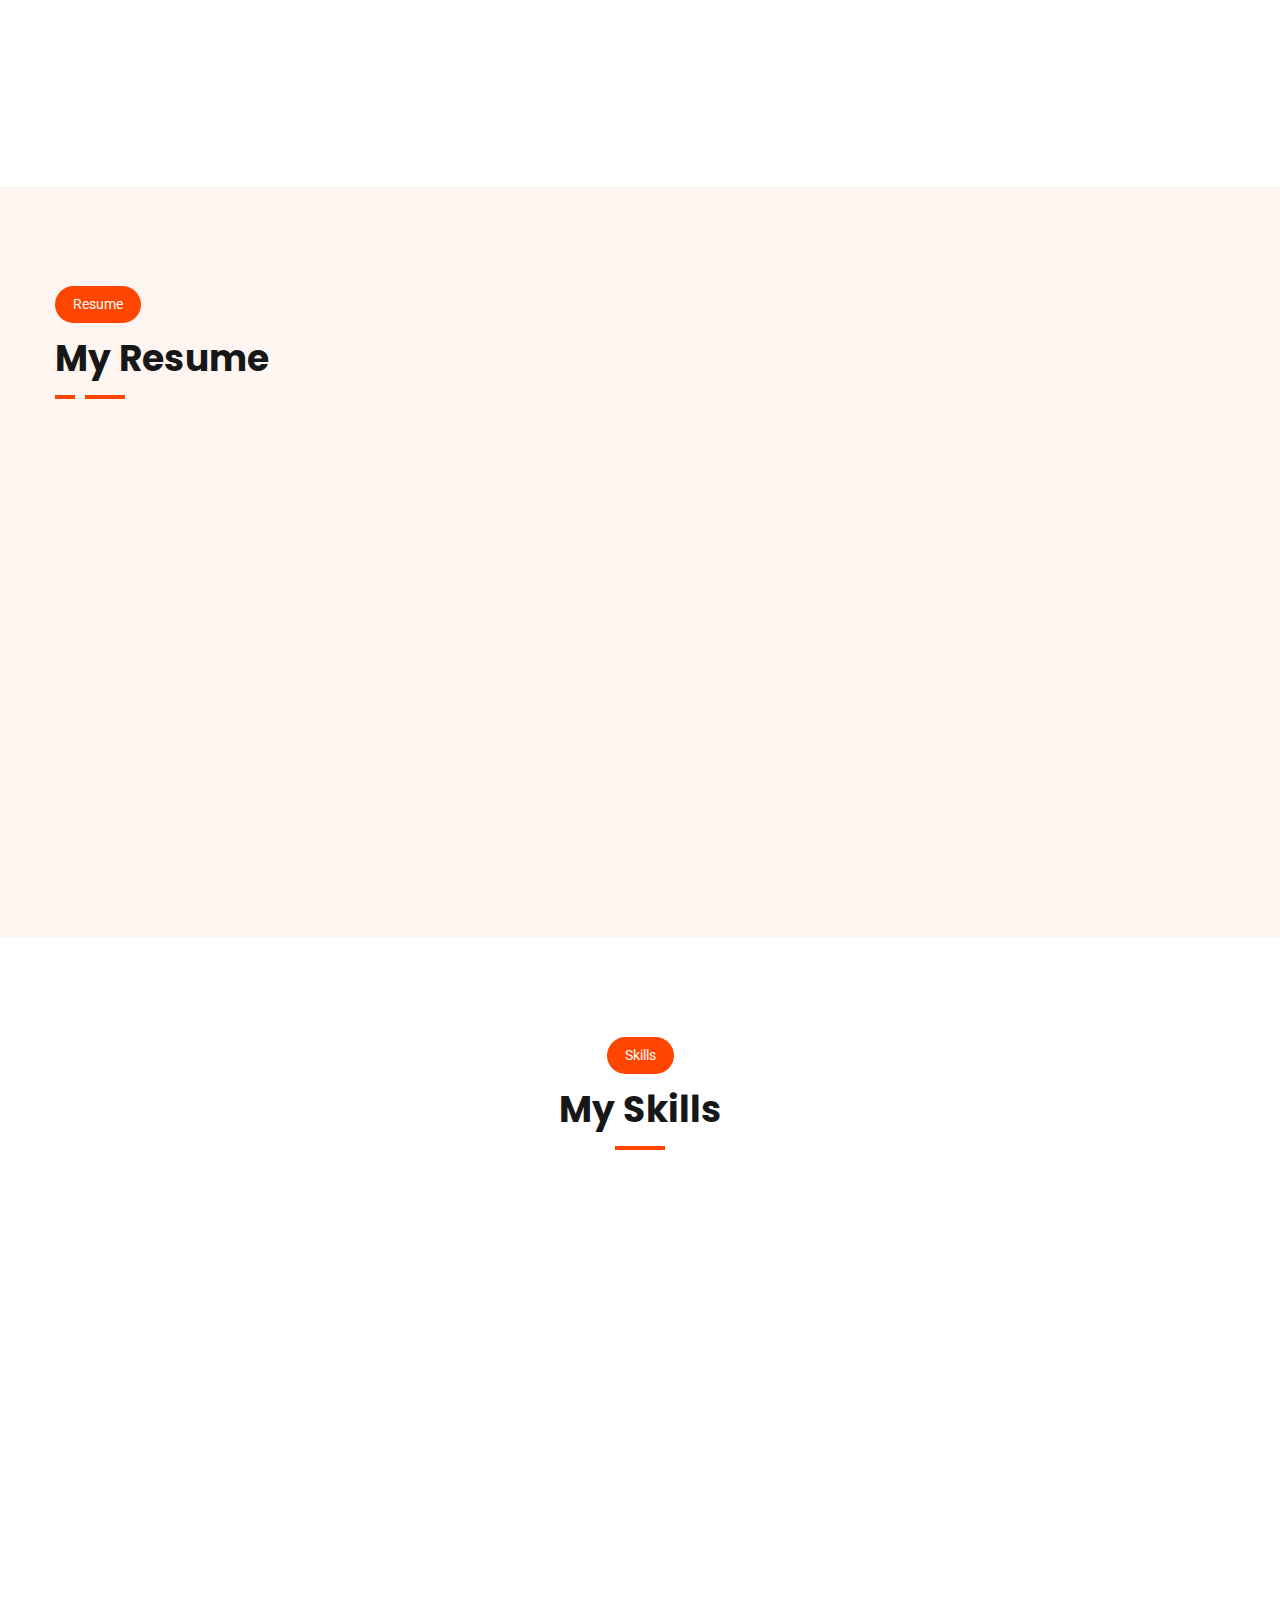
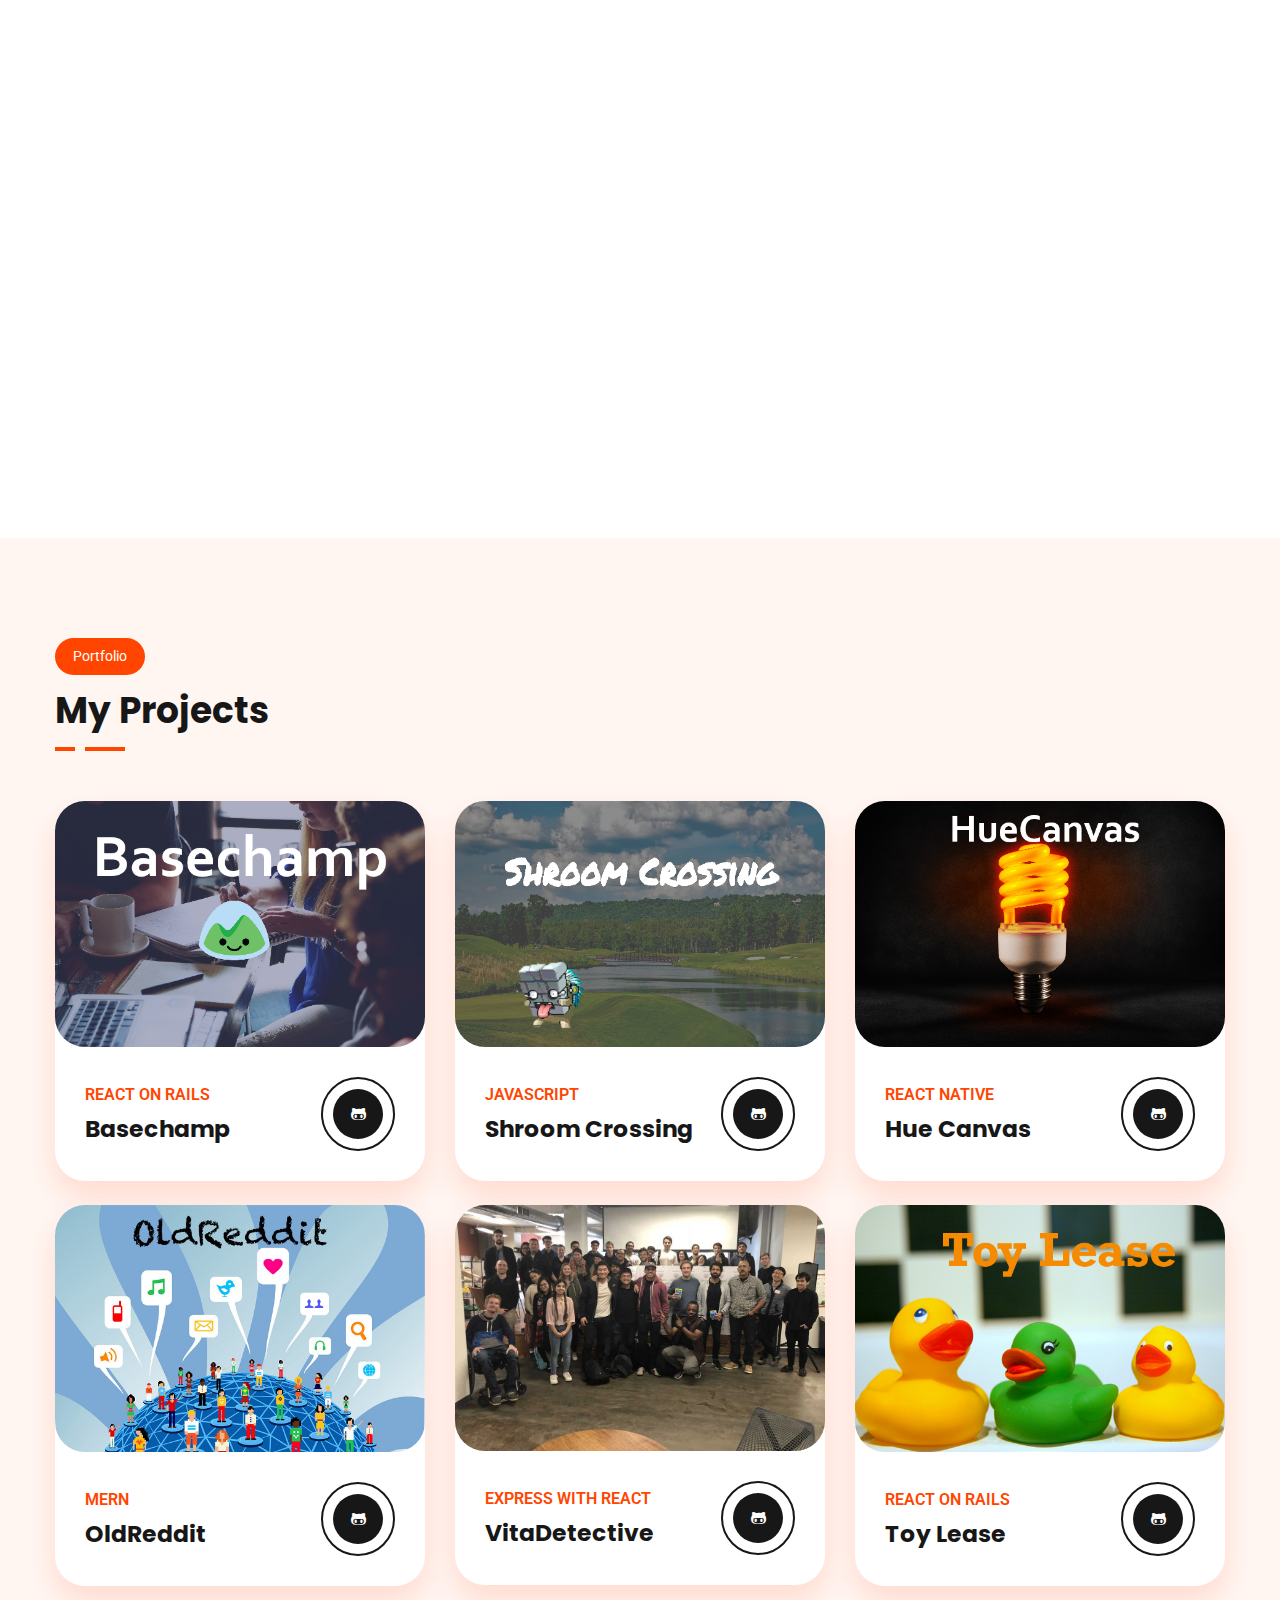
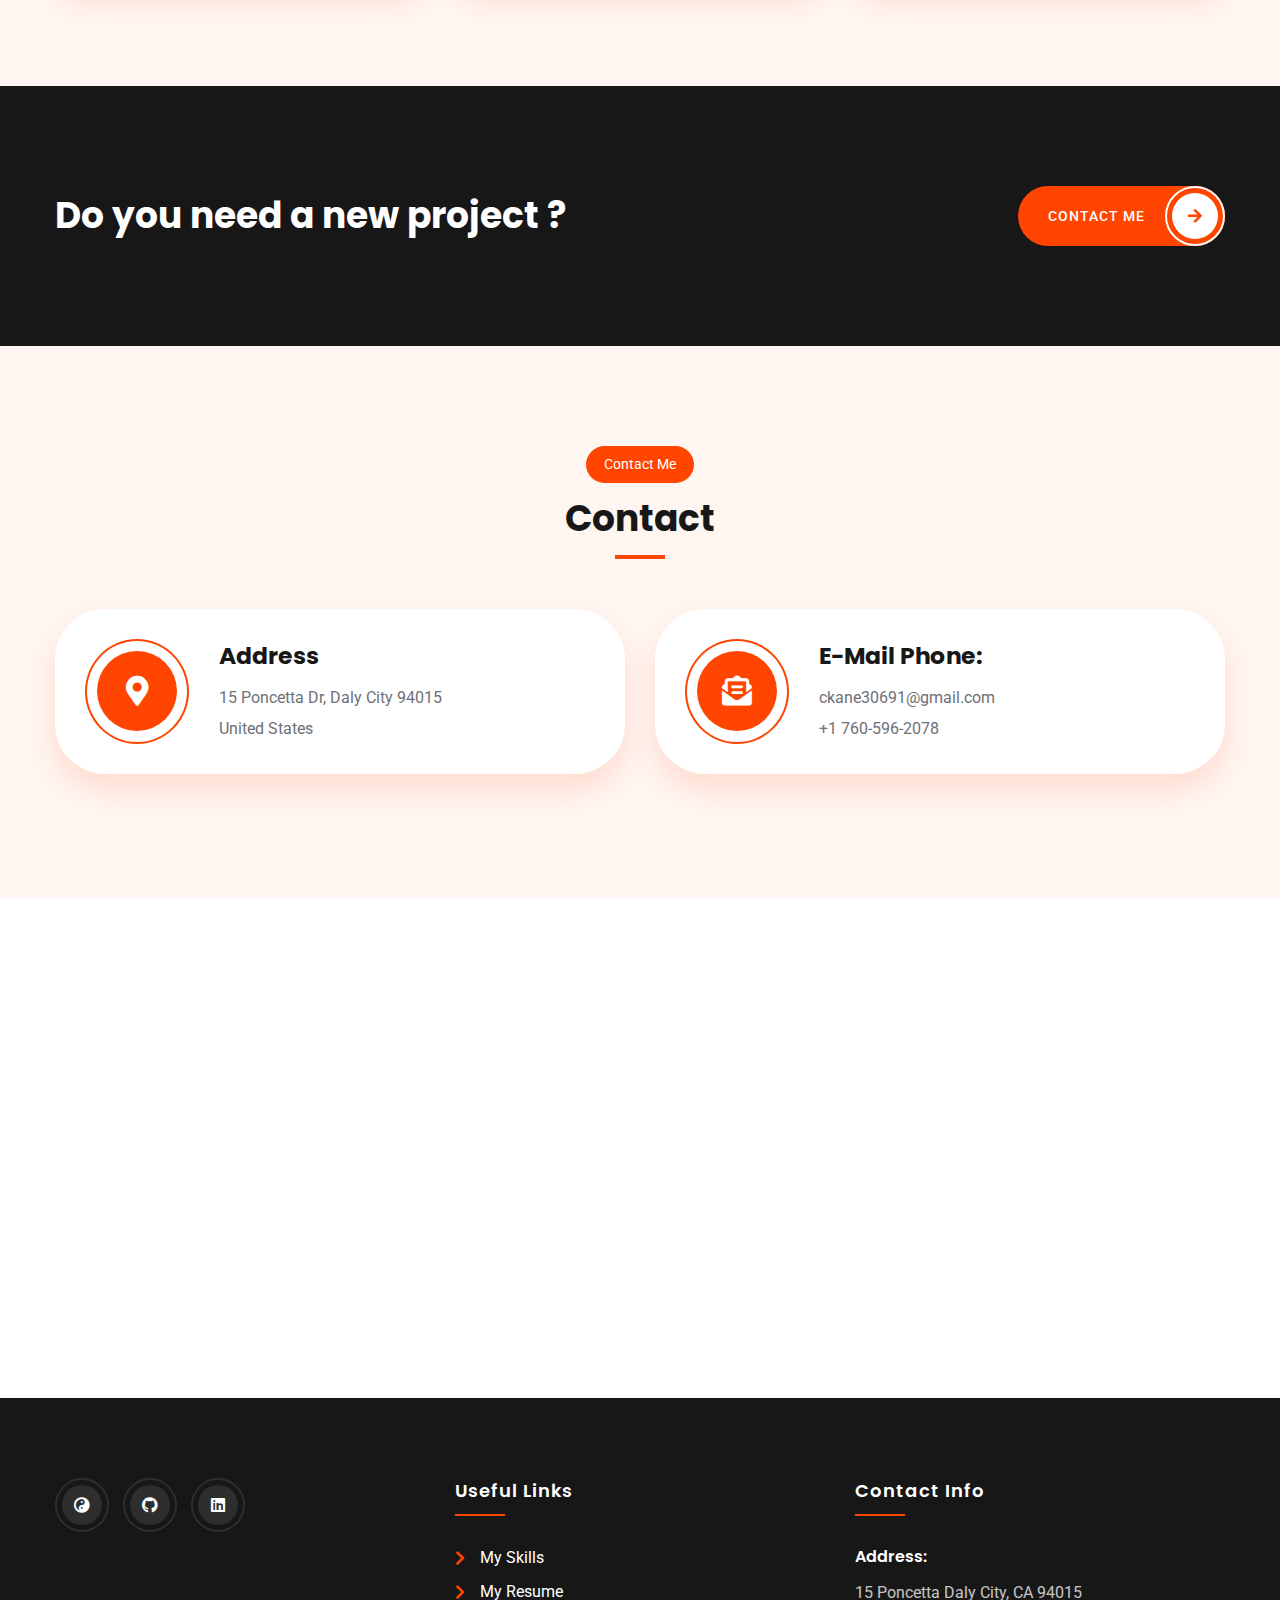
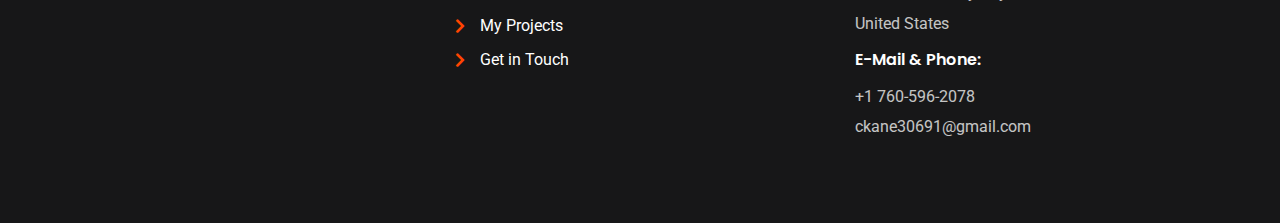
==== commit 0e25d2b2: "Fix email typo" ====
--- a/index.html
+++ b/index.html
@@ -194,7 +194,7 @@
 							<a href="javascript:void(0)"><i class="fab fa-instagram"></i></a>
 						</li> -->
 					</ul>
-					<a href="mailto:filaous@example.com" class="hero-email-link"
+					<a href="mailto:ckane30691@gmail.com" class="hero-email-link"
 						>ckane30691@gmail.com</a
 					>
 					<a href="#" data-scroll-nav="2" class="scroll-down-btn"
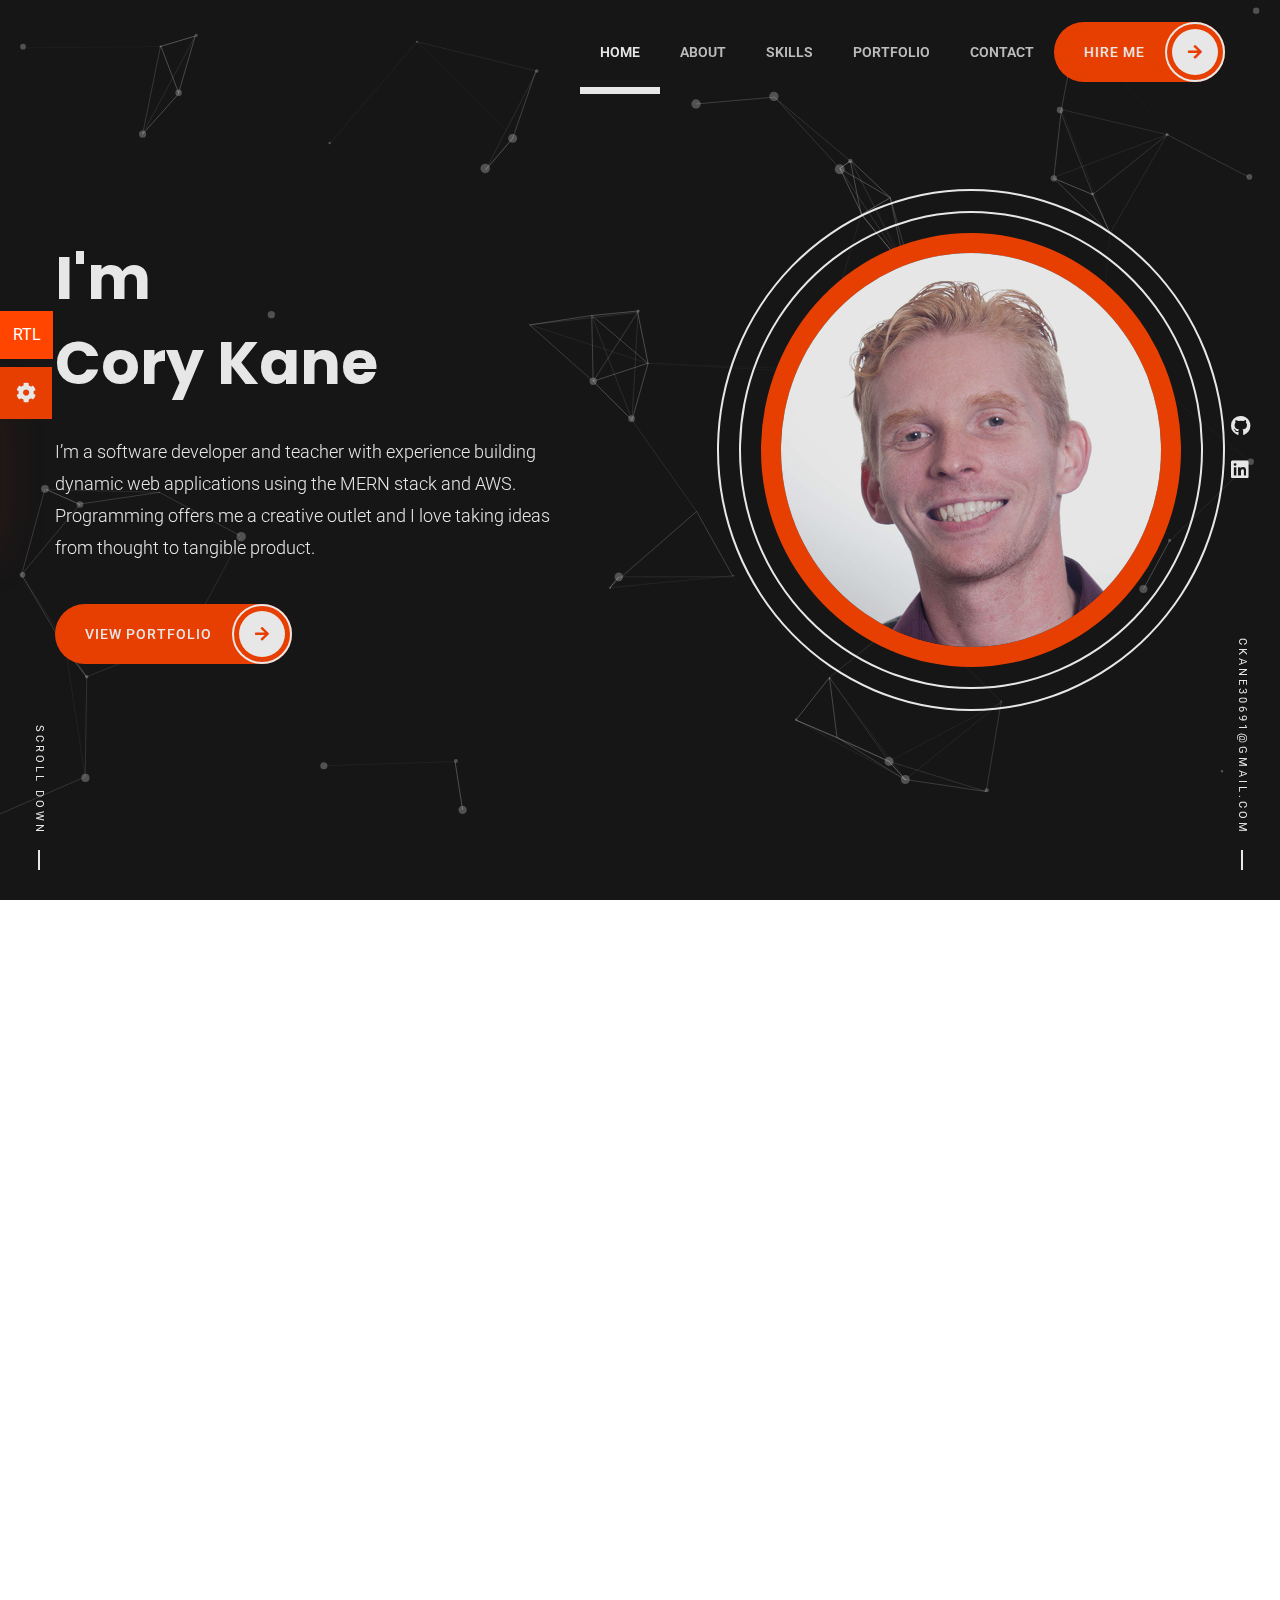
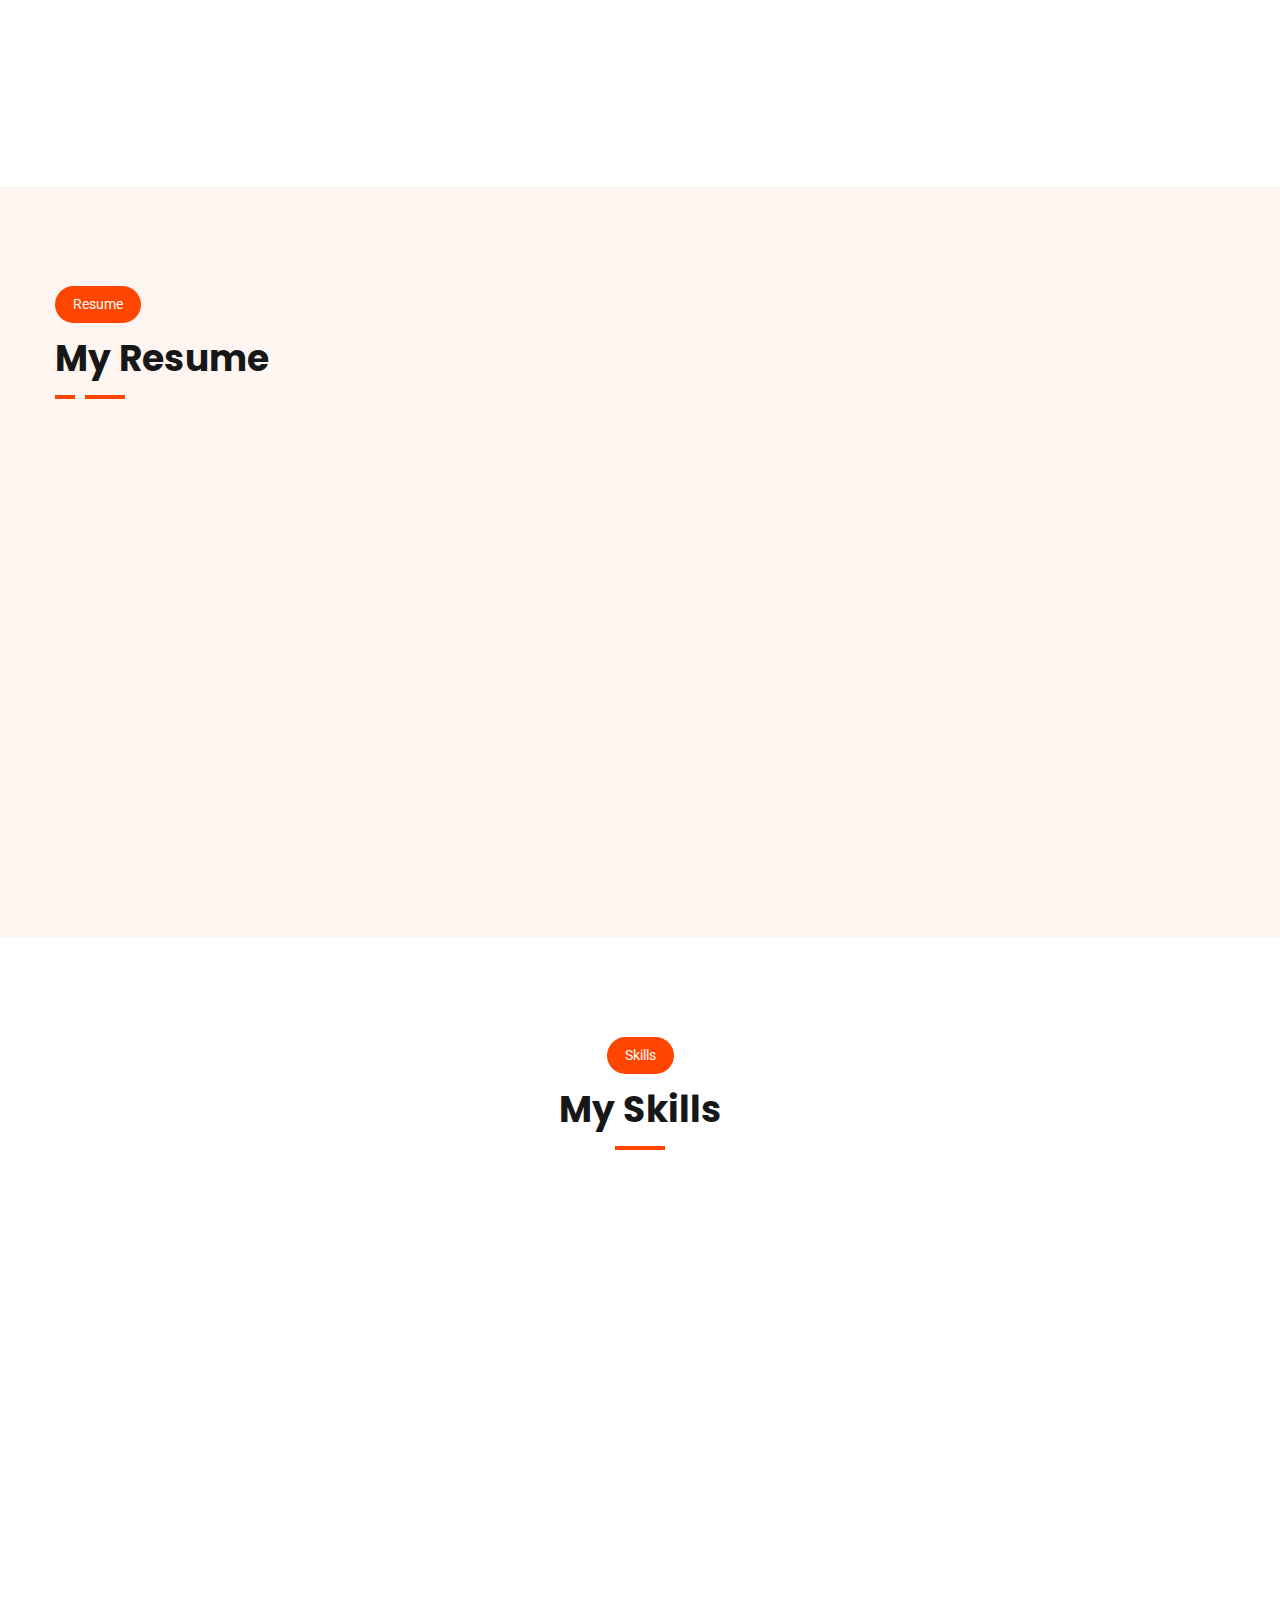
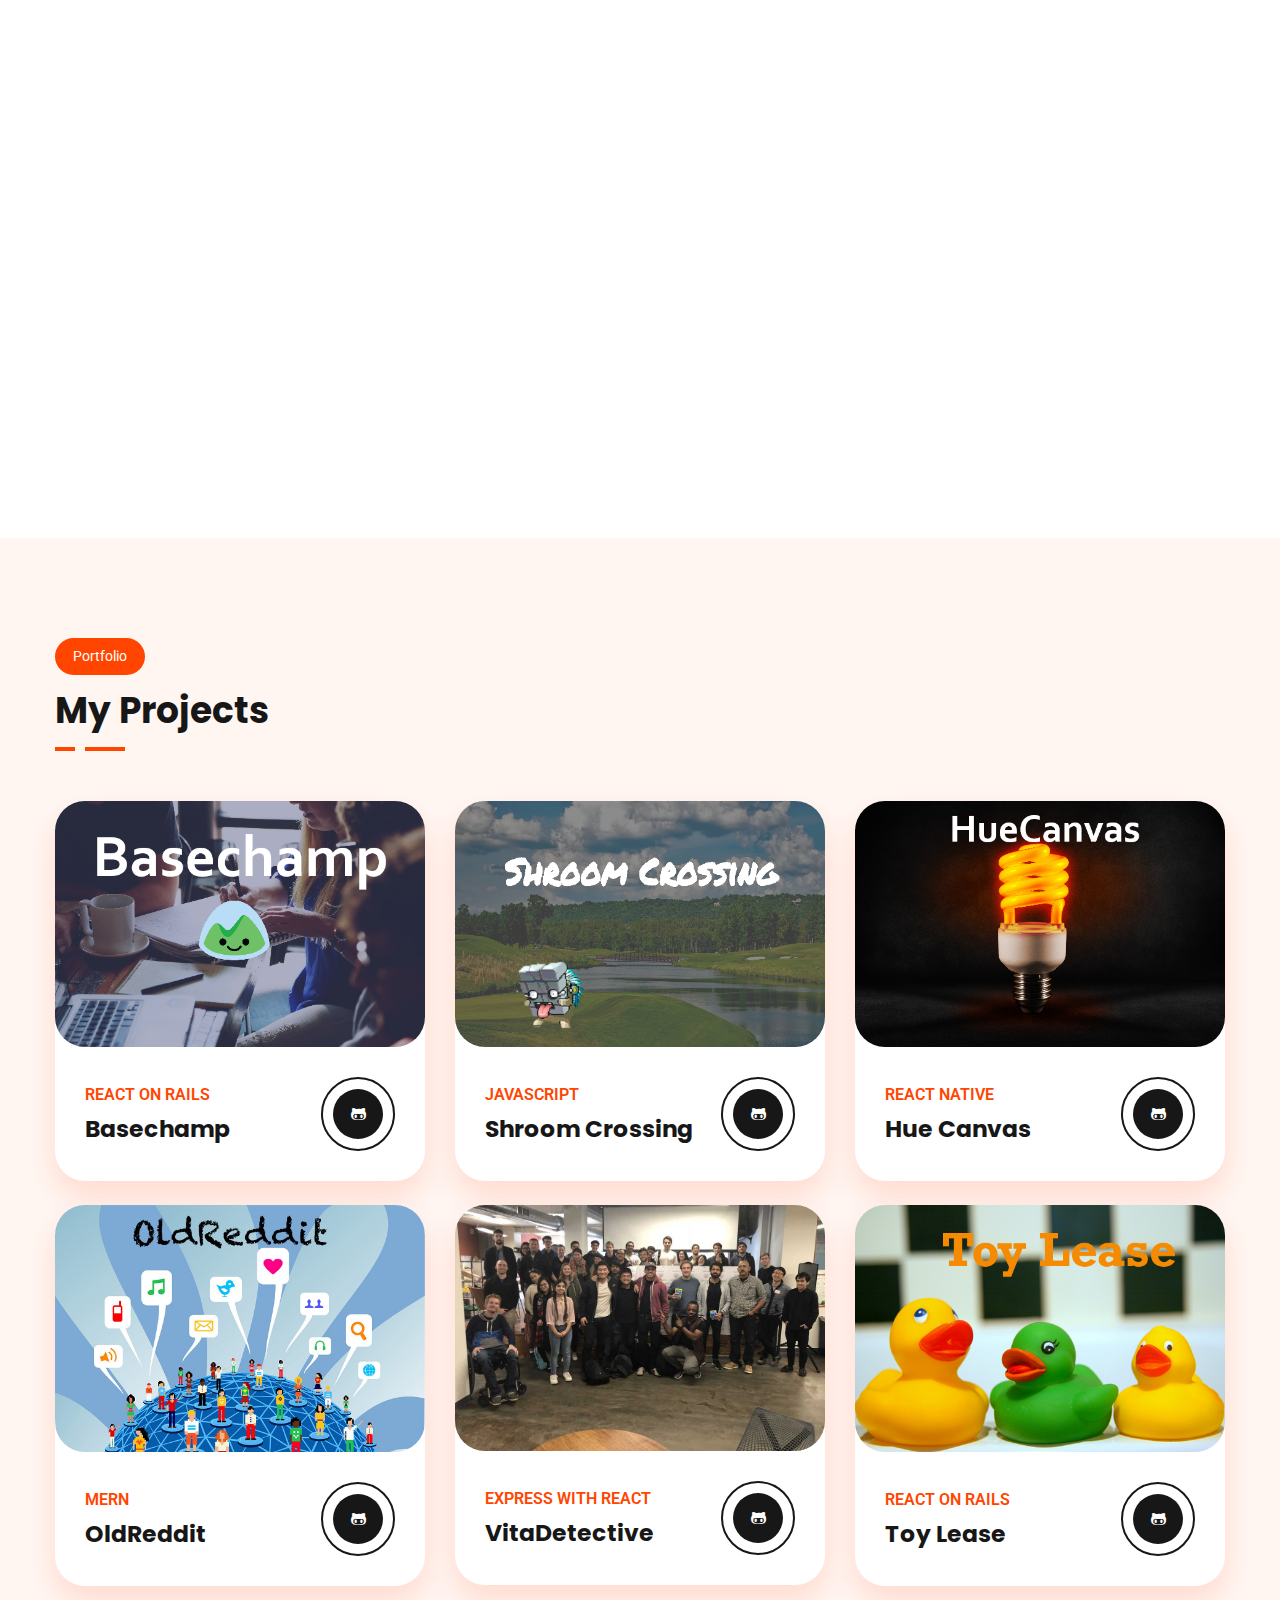
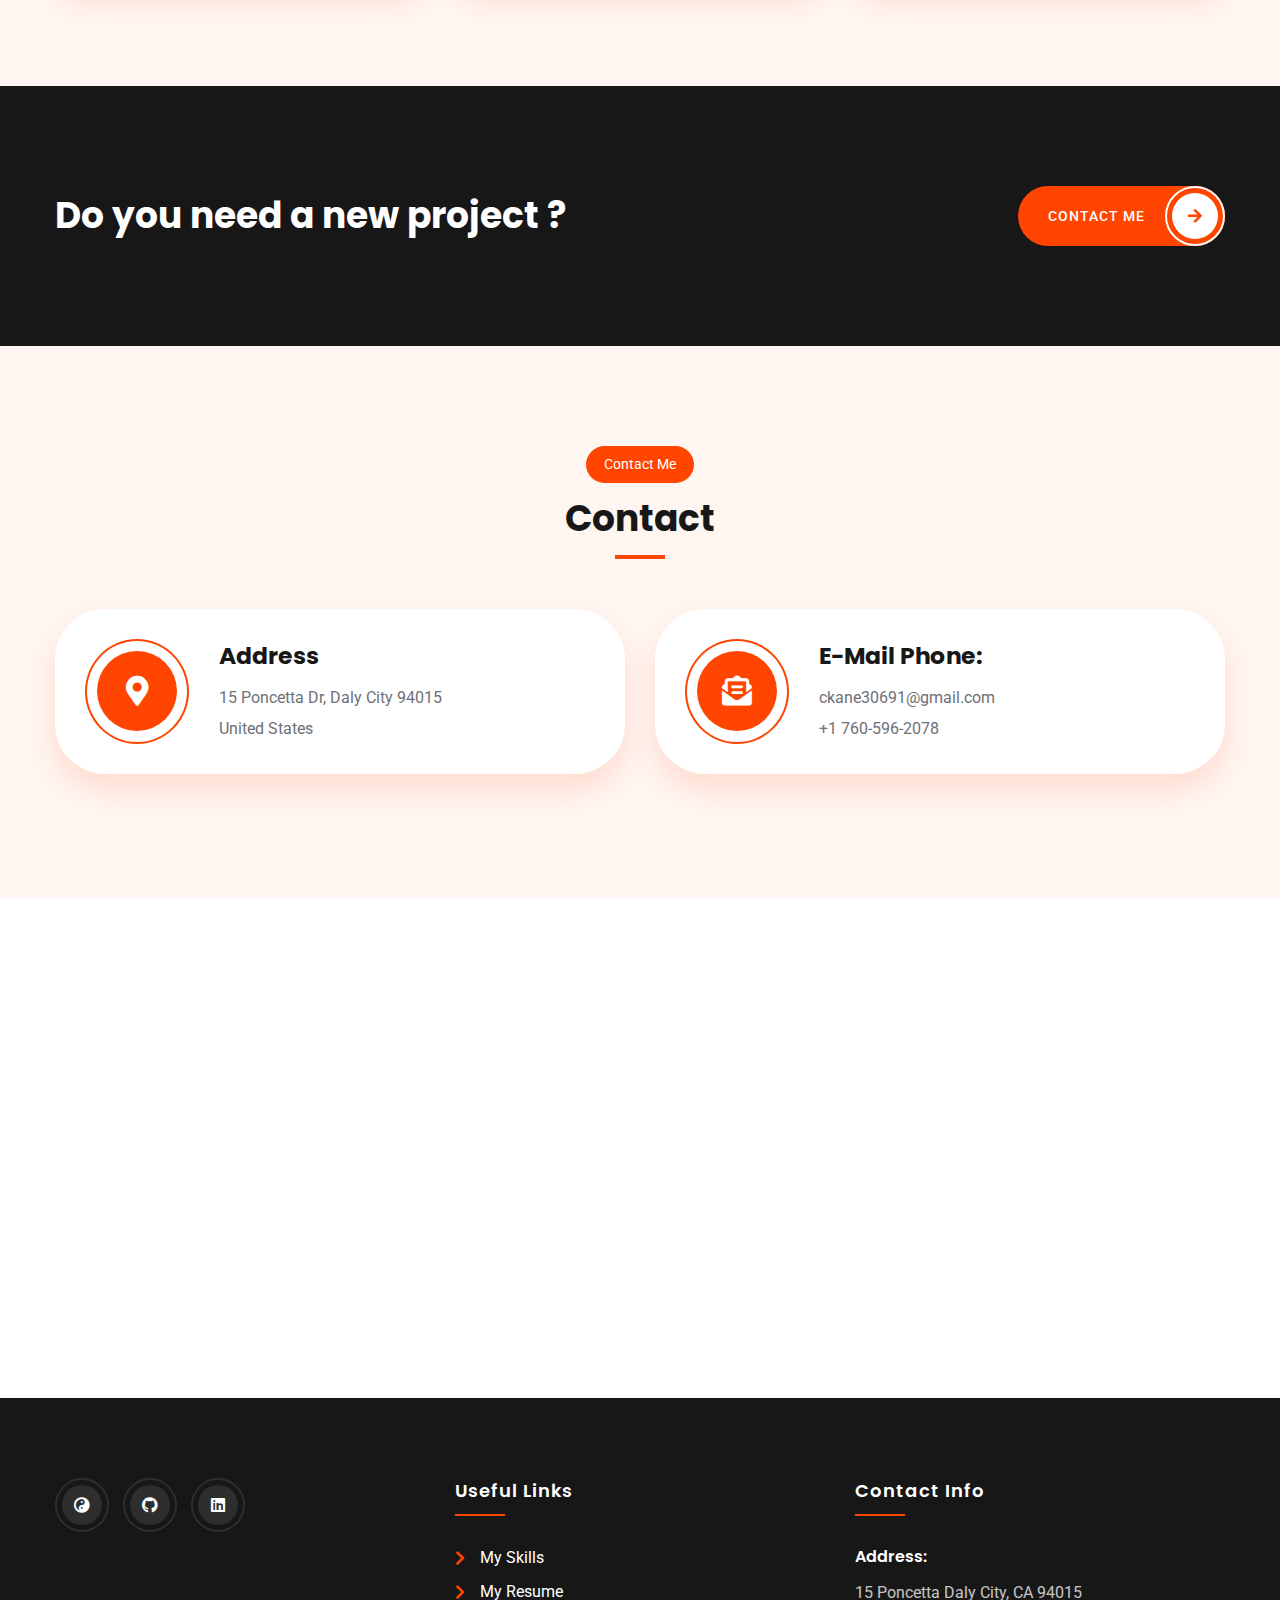
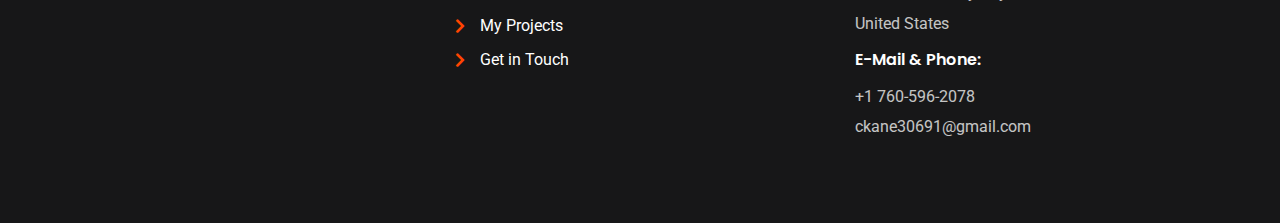
==== commit 1e0d536a: "Fix link for email to open in new tab" ====
--- a/index.html
+++ b/index.html
@@ -194,7 +194,7 @@
 							<a href="javascript:void(0)"><i class="fab fa-instagram"></i></a>
 						</li> -->
 					</ul>
-					<a href="mailto:ckane30691@gmail.com" class="hero-email-link"
+					<a href="mailto:ckane30691@gmail.com" class="hero-email-link" target="_blank" rel="noopener noreferrer"
 						>ckane30691@gmail.com</a
 					>
 					<a href="#" data-scroll-nav="2" class="scroll-down-btn"
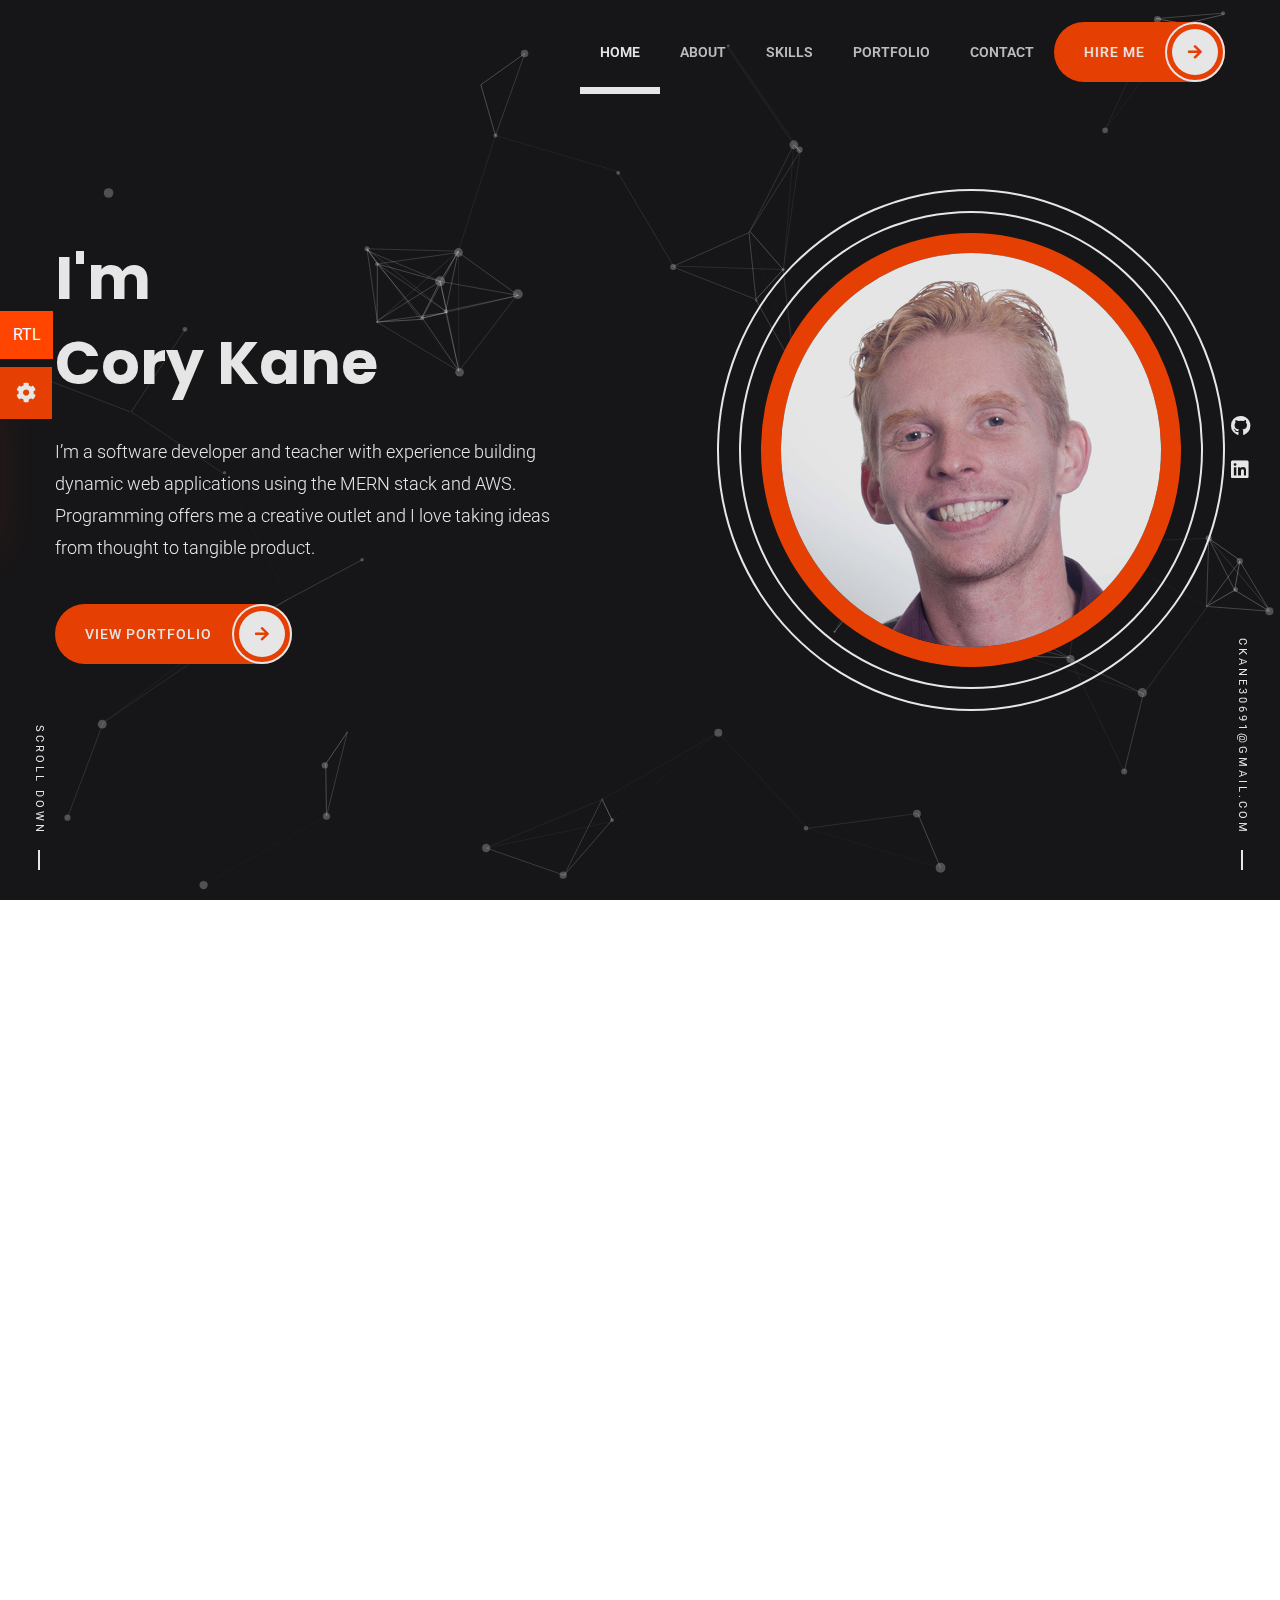
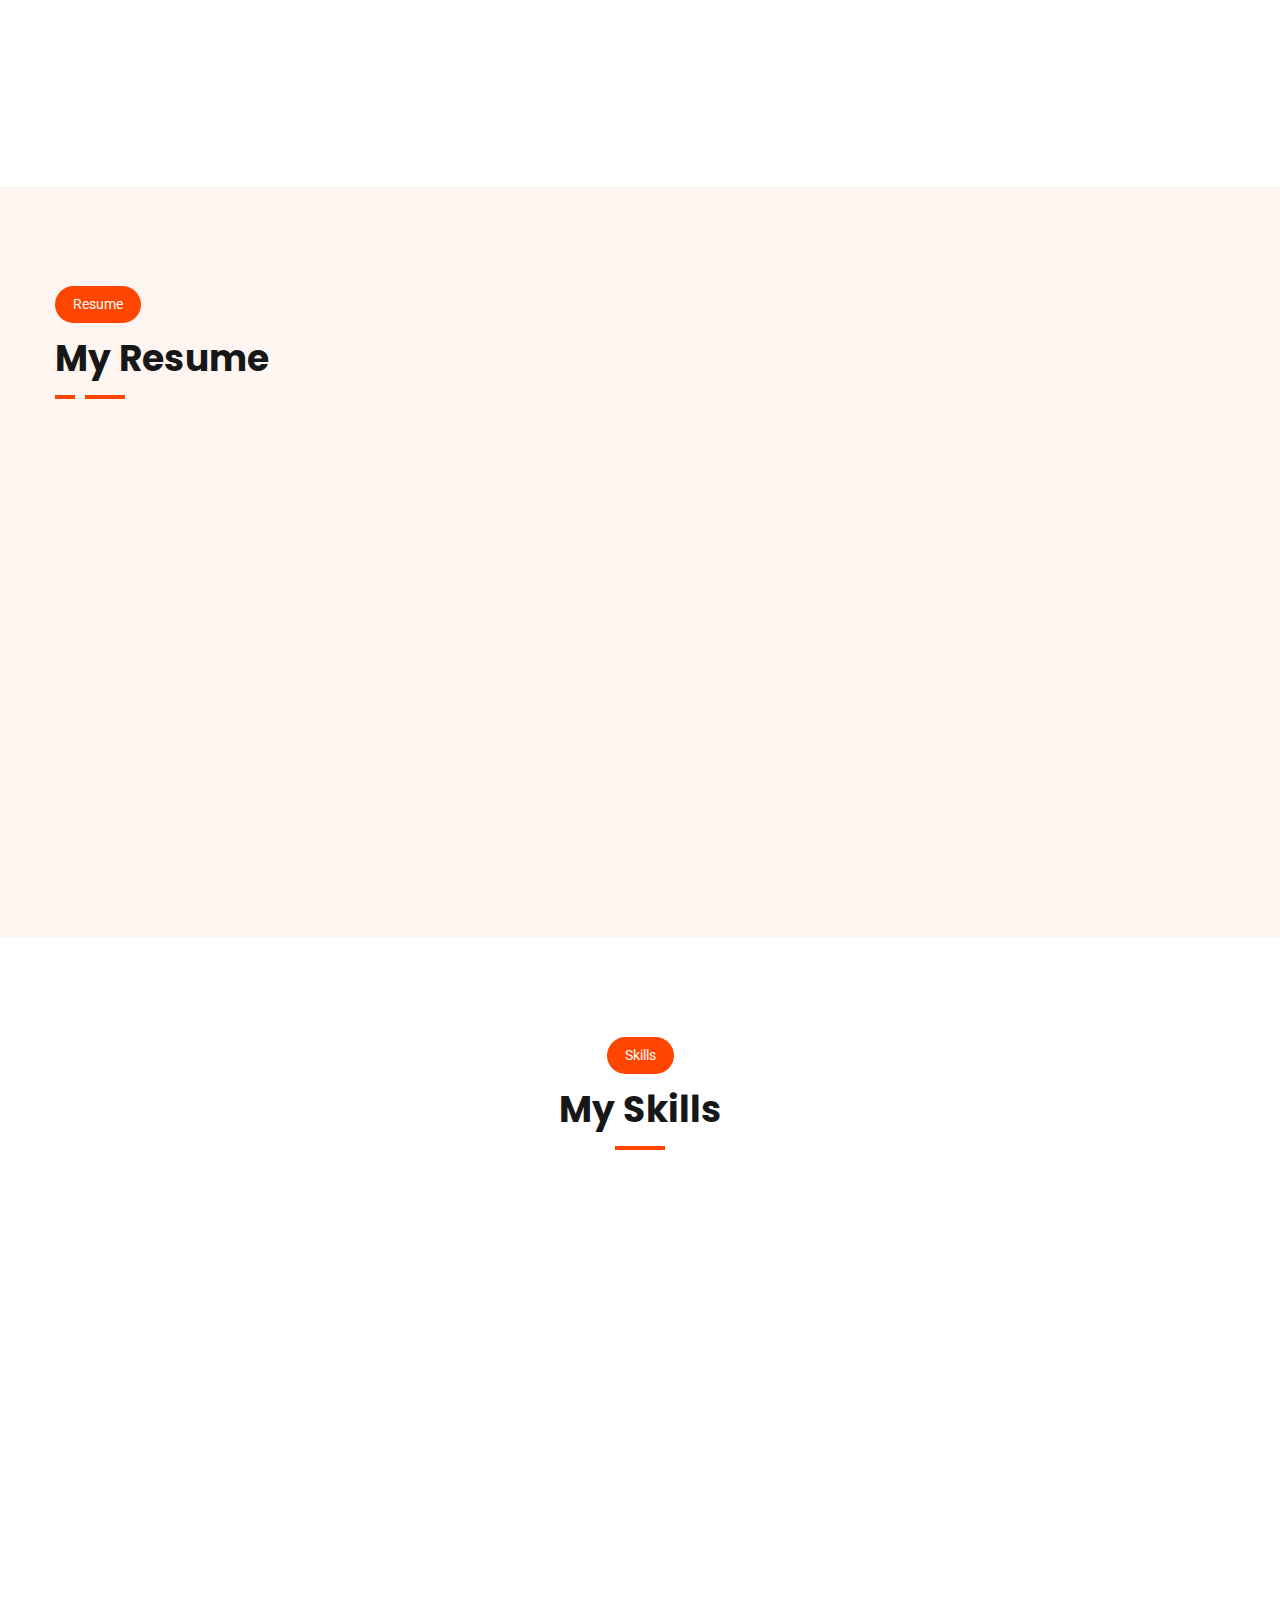
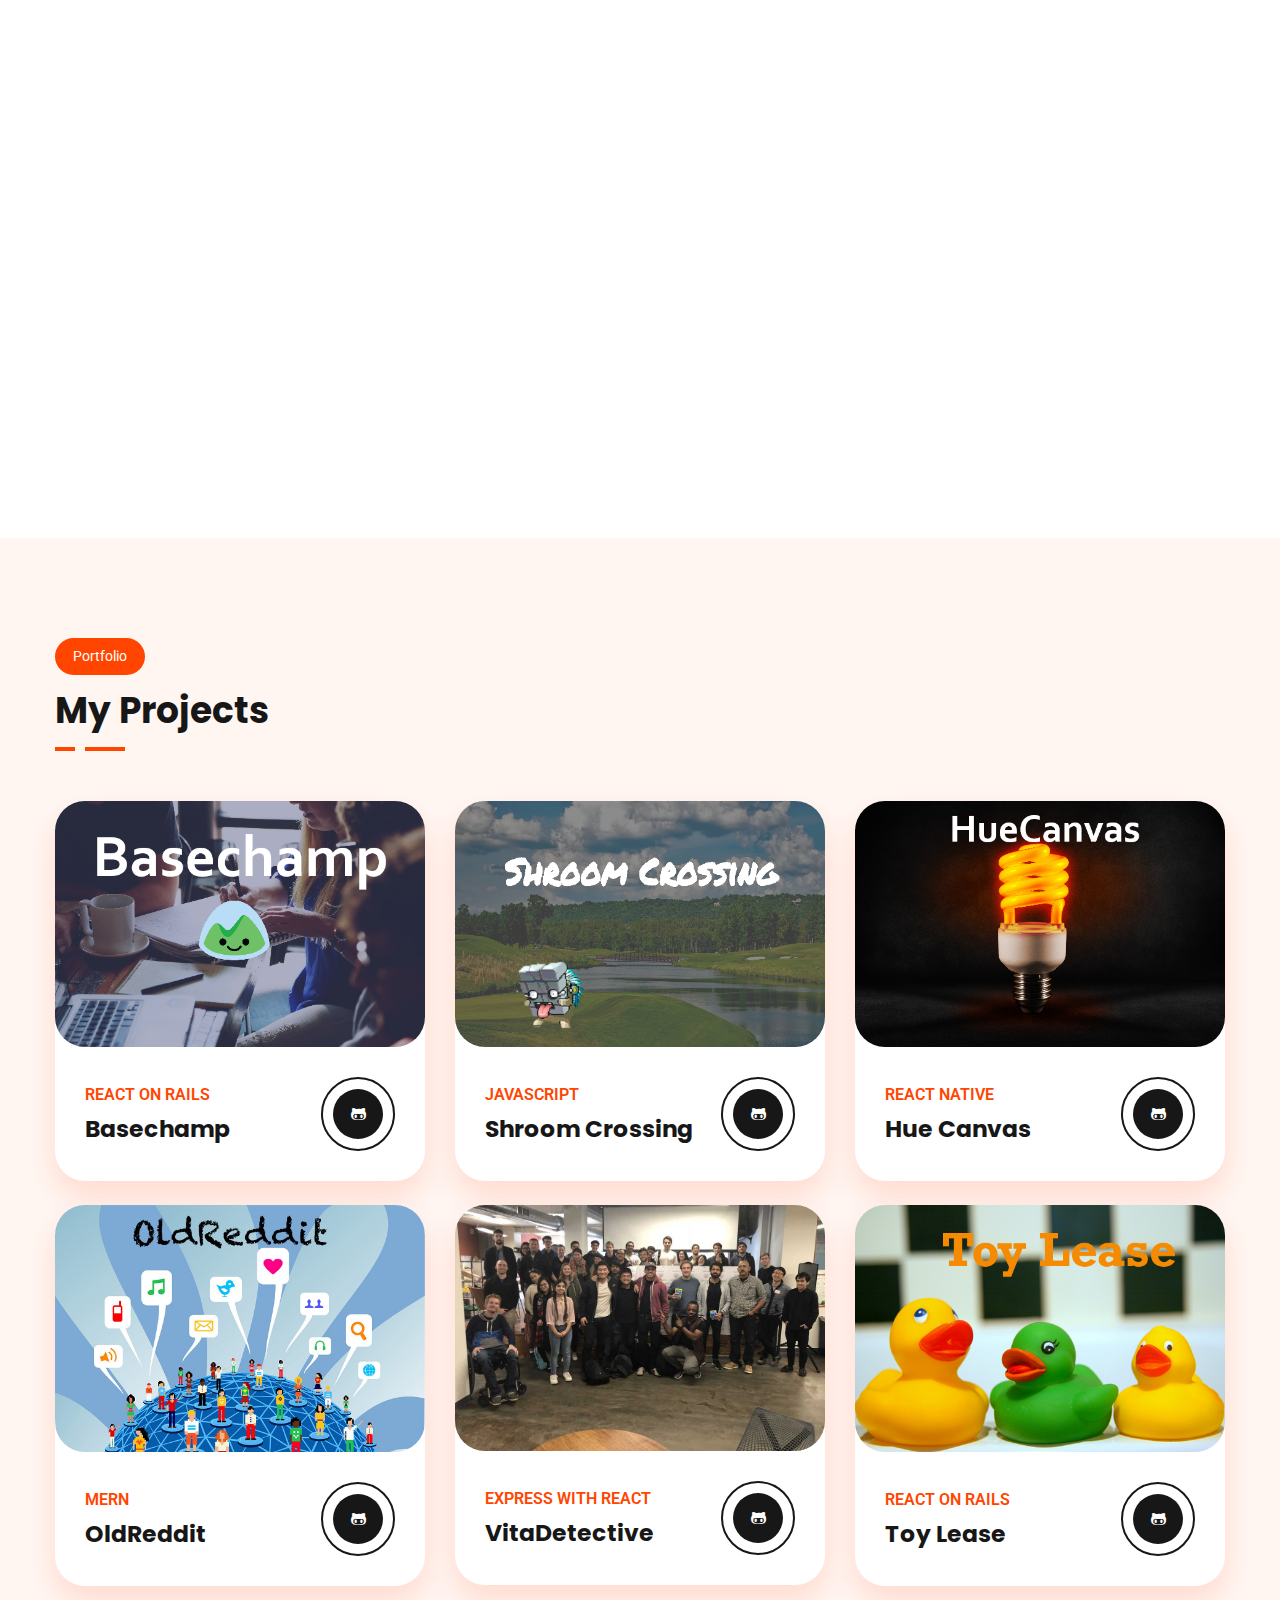
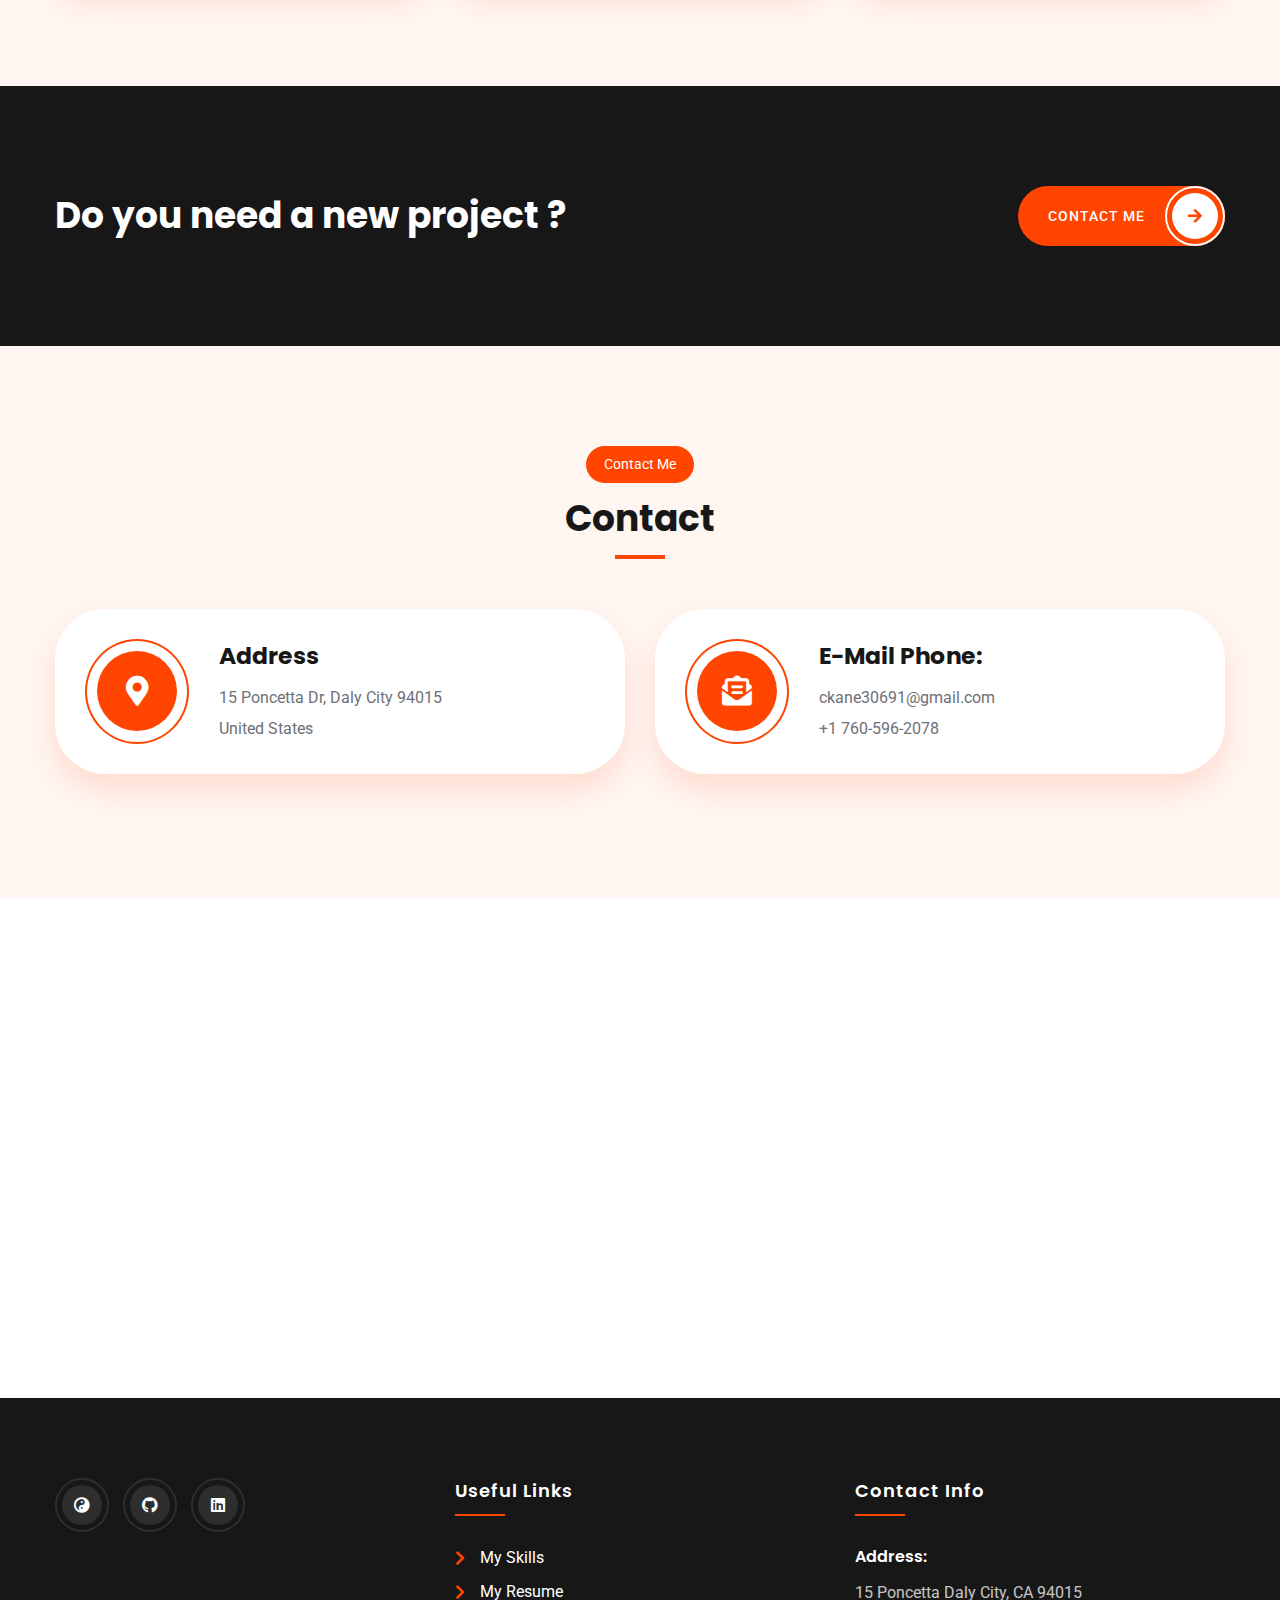
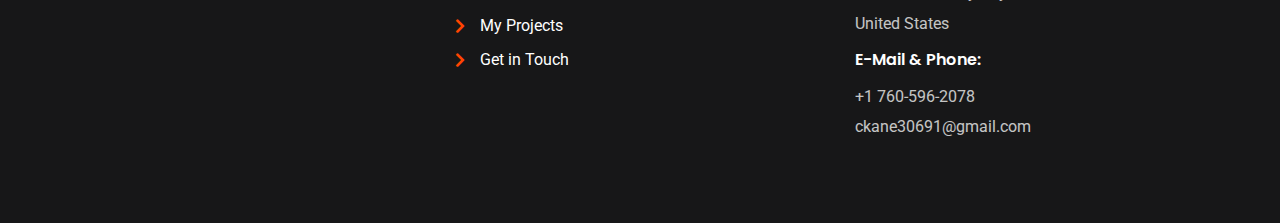
==== commit e5ac2e1b: "Add analytics" ====
--- a/index.html
+++ b/index.html
@@ -32,6 +32,16 @@
 			href="css/skins/default-color.css"
 			id="theme-color-toggle"
 		/>
+
+		<!-- Global site tag (gtag.js) - Google Analytics -->
+		<script async src="https://www.googletagmanager.com/gtag/js?id=G-9039B1HX82"></script>
+		<script>
+			window.dataLayer = window.dataLayer || [];
+			function gtag() { dataLayer.push(arguments); }
+			gtag('js', new Date());
+
+			gtag('config', 'G-9039B1HX82');
+		</script>
 	</head>
 	<body data-spy="scroll" data-target="#fixedNavbar">
 		<!--// Page Wrapper Start //-->
